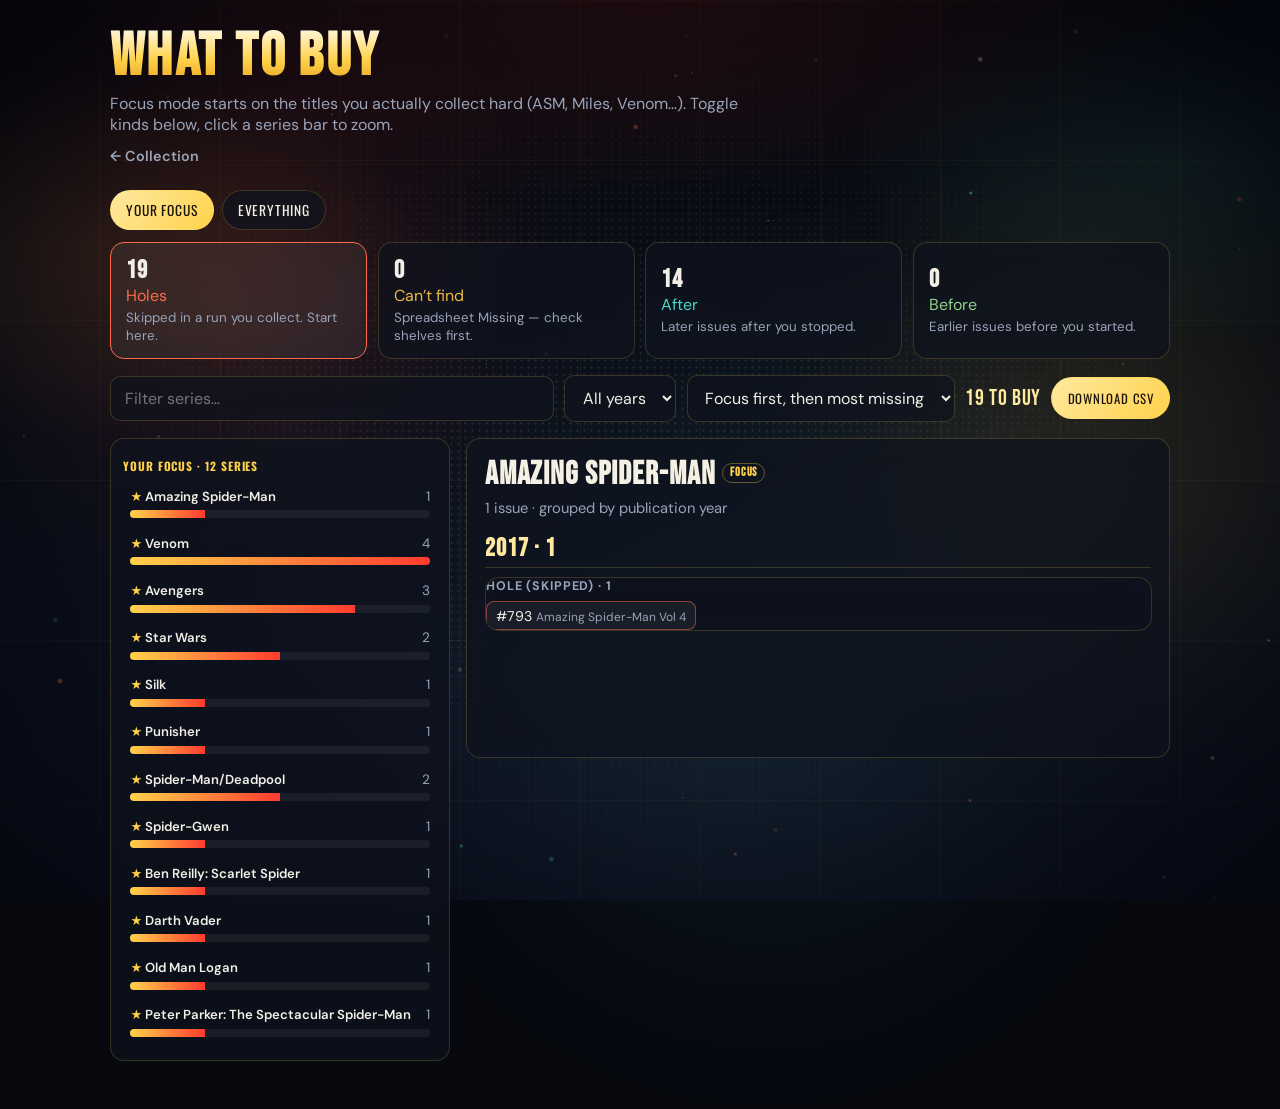
==== buy.html @ 575e9ff9 "Publish static snapshot 2026-08-09 15:16." ====
<!doctype html>
<html lang="en">
<head>
  <meta charset="UTF-8">
  <meta name="viewport" content="width=device-width, initial-scale=1">
  <meta name="theme-color" content="#07090f">
  <meta name="mobile-web-app-capable" content="yes">
  <meta name="apple-mobile-web-app-capable" content="yes">
  <meta name="apple-mobile-web-app-status-bar-style" content="black-translucent">
  <meta name="apple-mobile-web-app-title" content="PanelBook">
  <title>What to buy · PanelBook</title>
  <link rel="manifest" href="manifest.webmanifest?v=1">
  <link rel="icon" href="icon.svg?v=1" type="image/svg+xml">
  <link rel="apple-touch-icon" href="icon.svg?v=1">
  <link rel="preconnect" href="https://fonts.googleapis.com">
  <link href="https://fonts.googleapis.com/css2?family=Bebas+Neue&family=DM+Sans:wght@400;600;700&family=Oswald:wght@500;600&display=swap" rel="stylesheet">
  <link rel="stylesheet" href="theme.css?v=1">
  <style>
    :root {
      --accent: #ffd24a;
      --hole: #ff6b4a;
      --marked: #e8b84a;
      --after: #4fd4c8;
      --before: #8fd18a;
      --focus: #ffd24a;
      --panel: rgba(14, 18, 30, 0.72);
    }
    .page-top {
      max-width: 1100px; margin: 0 auto;
      padding: 1.75rem 1.25rem 0.5rem;
      animation: rise 0.8s var(--ease) both;
    }
    .page-top .brand-compact { font-size: clamp(2.4rem, 7vw, 3.8rem); }
    .page-top .tag { color: var(--muted); margin: 0.45rem 0 0; max-width: 40rem; }
    .page-top .back { display: inline-block; margin-top: 0.75rem; color: var(--muted); text-decoration: none; font-weight: 600; font-size: 0.9rem; }
    .page-top .back:hover { color: var(--power-soft); }
    .wrap { max-width: 1100px; margin: 0 auto; padding: 0 1.25rem 3rem; }

    .mode {
      display: flex; gap: 0.5rem; flex-wrap: wrap; margin: 1rem 0 0.75rem;
    }
    .mode button {
      border: 1px solid var(--line);
      background: var(--panel);
      color: var(--ink);
      padding: 0.55rem 0.95rem;
      border-radius: 999px;
      font-family: var(--font-display);
      font-size: 0.85rem;
      letter-spacing: 0.06em;
      text-transform: uppercase;
      cursor: pointer;
      backdrop-filter: blur(10px);
    }
    .mode button.on {
      background: linear-gradient(135deg, var(--power-soft), var(--power));
      color: #1a1208; border-color: transparent;
    }

    .explain {
      display: grid;
      grid-template-columns: repeat(auto-fit, minmax(160px, 1fr));
      gap: 0.65rem; margin: 0.75rem 0 1rem;
    }
    .explain button {
      text-align: left; border: 1px solid var(--line); background: var(--panel);
      padding: 0.85rem 0.95rem; font: inherit; cursor: pointer; color: inherit;
      border-radius: var(--radius); backdrop-filter: blur(10px);
      transition: transform 0.15s ease, border-color 0.15s ease;
    }
    .explain button:hover { transform: translateY(-2px); border-color: rgba(255,210,74,0.4); }
    .explain button.on { border-color: currentColor; background: rgba(255,255,255,0.06); }
    .explain button[data-kind="hole"] { color: var(--hole); }
    .explain button[data-kind="marked"] { color: var(--marked); }
    .explain button[data-kind="after"] { color: var(--after); }
    .explain button[data-kind="before"] { color: var(--before); }
    .explain b {
      display: block; font-family: var(--font-brand);
      font-size: 1.55rem; letter-spacing: 0.03em; color: var(--ink);
    }
    .explain small { display: block; color: var(--muted); margin-top: 0.2rem; line-height: 1.3; }

    .toolbar {
      display: flex; flex-wrap: wrap; gap: 0.65rem; align-items: center; margin-bottom: 1rem;
    }
    .toolbar input, .toolbar select {
      padding: 0.7rem 0.85rem; border: 1px solid var(--line);
      border-radius: 10px;
      background: var(--panel); color: var(--ink); font: inherit;
      backdrop-filter: blur(10px);
    }
    .toolbar input { flex: 1; min-width: 180px; }
    .toolbar .count {
      font-family: var(--font-brand); font-size: 1.35rem;
      letter-spacing: 0.03em; margin-left: auto; color: var(--power-soft);
    }
    .toolbar button.dl {
      border: 1px solid var(--line);
      background: linear-gradient(135deg, var(--power-soft), var(--power));
      color: #1a1208; border-radius: 999px;
      padding: 0.65rem 0.95rem;
      font-family: var(--font-display);
      font-size: 0.8rem; letter-spacing: 0.06em; text-transform: uppercase;
      cursor: pointer;
    }
    .toolbar button.dl#clear {
      background: var(--panel); color: var(--ink);
    }

    .layout {
      display: grid; grid-template-columns: minmax(240px, 340px) 1fr;
      gap: 1rem; align-items: start;
    }
    @media (max-width: 800px) { .layout { grid-template-columns: 1fr; } }

    .bars {
      background: var(--panel); border: 1px solid var(--line);
      border-radius: var(--radius); backdrop-filter: blur(12px);
      padding: 0.75rem; max-height: 70vh; overflow: auto;
    }
    .section-label {
      font-size: 0.72rem; text-transform: uppercase; letter-spacing: 0.08em;
      color: var(--focus); font-weight: 700; margin: 0.4rem 0 0.5rem;
      font-family: var(--font-display);
    }
    .section-label.other { color: var(--muted); margin-top: 1rem; }
    .bar-row {
      display: grid; grid-template-columns: 1fr auto; gap: 0.35rem;
      align-items: center; margin-bottom: 0.35rem; cursor: pointer;
      padding: 0.28rem 0.4rem; border: 1px solid transparent; border-radius: 8px;
    }
    .bar-row:hover, .bar-row.active {
      background: rgba(255,255,255,0.05); border-color: var(--line);
    }
    .bar-row.focus-row .bar-label::before {
      content: "★ "; color: var(--focus);
    }
    .bar-label {
      font-size: 0.82rem; font-weight: 600;
      white-space: nowrap; overflow: hidden; text-overflow: ellipsis;
    }
    .bar-track {
      grid-column: 1 / -1; height: 8px; background: rgba(255,255,255,0.06);
      border-radius: 4px; overflow: hidden;
    }
    .bar-fill { height: 100%; background: var(--impact); transition: width 0.25s ease; }
    .bar-fill.focus-fill { background: linear-gradient(90deg, var(--power), var(--impact)); }
    .bar-n { font-variant-numeric: tabular-nums; font-size: 0.85rem; color: var(--muted); }

    .detail {
      background: var(--panel); border: 1px solid var(--line);
      border-radius: var(--radius); backdrop-filter: blur(12px);
      padding: 1rem 1.1rem 1.25rem; min-height: 320px;
    }
    .detail h2 {
      font-family: var(--font-brand); font-size: 2rem;
      letter-spacing: 0.03em; margin: 0 0 0.25rem; color: #f5f0e4;
    }
    .badge {
      display: inline-block; font-size: 0.72rem; text-transform: uppercase;
      letter-spacing: 0.06em; color: var(--focus); border: 1px solid rgba(255,210,74,0.35);
      padding: 0.15rem 0.45rem; margin-left: 0.4rem; vertical-align: middle;
      border-radius: 999px;
    }
    .detail .hint { color: var(--muted); margin: 0 0 1rem; font-size: 0.92rem; }
    .group { margin-bottom: 1.1rem; }
    .group h3 {
      margin: 0 0 0.45rem; font-size: 0.78rem; text-transform: uppercase;
      letter-spacing: 0.07em; color: var(--muted);
    }
    .year-block { margin-bottom: 1.25rem; }
    .year-head {
      font-family: var(--font-brand); font-size: 1.55rem;
      letter-spacing: 0.04em; margin: 0 0 0.55rem; color: var(--power-soft);
      border-bottom: 1px solid var(--line); padding-bottom: 0.25rem;
    }
    .chips { display: flex; flex-wrap: wrap; gap: 0.35rem; }
    .chip {
      border: 1px solid var(--line); background: rgba(255,255,255,0.05);
      border-radius: 8px;
      padding: 0.28rem 0.55rem; font-size: 0.88rem; font-variant-numeric: tabular-nums;
      color: var(--ink);
    }
    .chip.hole { border-color: rgba(255,107,74,0.5); }
    .chip.marked { border-color: rgba(232,184,74,0.5); }
    .chip.after { border-color: rgba(79,212,200,0.5); }
    .chip.before { border-color: rgba(143,209,138,0.5); }
    .chip .yrs { color: var(--muted); font-size: 0.75rem; margin-left: 0.25rem; }
    .empty { color: var(--muted); padding: 2rem 0; }
  </style>
</head>
<body>
  <div class="sky" aria-hidden="true">
    <canvas id="energy"></canvas>
    <div class="bloom bloom-a"></div>
    <div class="bloom bloom-b"></div>
    <div class="bloom bloom-c"></div>
    <div class="halftone"></div>
    <div class="panel-grid"></div>
    <div class="vignette"></div>
  </div>

  <header class="page-top">
    <h1 class="brand-compact">What to buy</h1>
    <p class="tag">Focus mode starts on the titles you actually collect hard (ASM, Miles, Venom…). Toggle kinds below, click a series bar to zoom.</p>
    <a class="back" href="index.html">← Collection</a>
  </header>

  <div class="wrap">
    <div class="mode" id="mode">
      <button type="button" data-mode="focus" class="on">Your focus</button>
      <button type="button" data-mode="all">Everything</button>
    </div>

    <div class="explain" id="kinds">
      <button type="button" data-kind="hole" class="on">
        <b id="n-hole">—</b> Holes
        <small>Skipped in a run you collect. Start here.</small>
      </button>
      <button type="button" data-kind="marked">
        <b id="n-marked">—</b> Can’t find
        <small>Spreadsheet Missing — check shelves first.</small>
      </button>
      <button type="button" data-kind="after">
        <b id="n-after">—</b> After
        <small>Later issues after you stopped.</small>
      </button>
      <button type="button" data-kind="before">
        <b id="n-before">—</b> Before
        <small>Earlier issues before you started.</small>
      </button>
    </div>

    <div class="toolbar">
      <input id="q" type="search" placeholder="Filter series…" autocomplete="off">
      <select id="yearFilter">
        <option value="">All years</option>
      </select>
      <select id="sort">
        <option value="focus">Focus first, then most missing</option>
        <option value="count">Most missing first</option>
        <option value="name">A–Z</option>
      </select>
      <button type="button" class="dl" id="clear" hidden>Clear series</button>
      <span class="count"><span id="showing">0</span> to buy</span>
      <button type="button" class="dl" id="download">Download CSV</button>
    </div>

    <div class="layout">
      <aside class="bars" id="bars"></aside>
      <section class="detail" id="detail">
        <p class="empty">Pick a series on the left.</p>
      </section>
    </div>
  </div>

  <script>
    const KIND_LABEL = {
      hole: "Hole (skipped)",
      marked: "Can't find",
      after: "After (finish later)",
      before: "Before (started late)",
    };

    const ALL = [{"series": "All-New Wolverine", "volume": "All-New Wolverine Vol 1", "issue": "15", "year": "2016", "kind": "hole"}, {"series": "Amazing Spider-Man", "volume": "Amazing Spider-Man Vol 4", "issue": "793", "year": "2017", "kind": "hole"}, {"series": "Avengers", "volume": "Avengers Vol 8", "issue": "4", "year": "2018", "kind": "hole"}, {"series": "Avengers", "volume": "Avengers Vol 8", "issue": "39", "year": "2018", "kind": "hole"}, {"series": "Avengers", "volume": "Avengers Vol 8", "issue": "40", "year": "2018", "kind": "hole"}, {"series": "Ben Reilly: Scarlet Spider", "volume": "Ben Reilly: Scarlet Spider Vol 1", "issue": "19", "year": "2018", "kind": "hole"}, {"series": "Darth Vader", "volume": "Darth Vader Vol 1", "issue": "23", "year": "2015", "kind": "hole"}, {"series": "Inhumans: Attilan Rising", "volume": "Inhumans: Attilan Rising Vol 1", "issue": "5", "year": "2015", "kind": "after"}, {"series": "Ironheart", "volume": "Ironheart Vol 1", "issue": "3", "year": "2019", "kind": "after"}, {"series": "Ironheart", "volume": "Ironheart Vol 1", "issue": "4", "year": "2019", "kind": "after"}, {"series": "Ironheart", "volume": "Ironheart Vol 1", "issue": "5", "year": "2019", "kind": "after"}, {"series": "Ironheart", "volume": "Ironheart Vol 1", "issue": "6", "year": "2019", "kind": "after"}, {"series": "Ironheart", "volume": "Ironheart Vol 1", "issue": "7", "year": "2019", "kind": "after"}, {"series": "Ironheart", "volume": "Ironheart Vol 1", "issue": "8", "year": "2019", "kind": "after"}, {"series": "Ironheart", "volume": "Ironheart Vol 1", "issue": "9", "year": "2019", "kind": "after"}, {"series": "Ironheart", "volume": "Ironheart Vol 1", "issue": "10", "year": "2019", "kind": "after"}, {"series": "Ironheart", "volume": "Ironheart Vol 1", "issue": "11", "year": "2018", "kind": "after"}, {"series": "Ironheart", "volume": "Ironheart Vol 1", "issue": "12", "year": "2018", "kind": "after"}, {"series": "Laura Kinney: Wolverine", "volume": "Laura Kinney: Wolverine Vol 1", "issue": "7", "year": "2025", "kind": "hole"}, {"series": "Old Man Logan", "volume": "Old Man Logan Vol 2", "issue": "43", "year": "2018", "kind": "hole"}, {"series": "Peter Parker: The Spectacular Spider-Man", "volume": "Peter Parker: The Spectacular Spider-Man Vol 1", "issue": "310", "year": "2018", "kind": "hole"}, {"series": "Punisher", "volume": "Punisher Vol 11", "issue": "226", "year": "2018", "kind": "hole"}, {"series": "Savage Avengers", "volume": "Savage Avengers Vol 1", "issue": "2", "year": "2019", "kind": "hole"}, {"series": "Silk", "volume": "Silk Vol 5", "issue": "4", "year": "2023", "kind": "hole"}, {"series": "Spider-Gwen", "volume": "Spider-Gwen Vol 2", "issue": "2", "year": "2015", "kind": "hole"}, {"series": "Spider-Man/Deadpool", "volume": "Spider-Man/Deadpool Vol 1", "issue": "22", "year": "2017", "kind": "hole"}, {"series": "Spider-Man/Deadpool", "volume": "Spider-Man/Deadpool Vol 1", "issue": "24", "year": "2017", "kind": "hole"}, {"series": "Star Wars", "volume": "Star Wars Vol 3", "issue": "10", "year": "2021", "kind": "hole"}, {"series": "Star Wars", "volume": "Star Wars Vol 3", "issue": "11", "year": "2021", "kind": "hole"}, {"series": "Star Wars: Kanan", "volume": "Star Wars: Kanan Vol 1", "issue": "6", "year": "2015", "kind": "hole"}, {"series": "Star Wars: Kanan", "volume": "Star Wars: Kanan Vol 1", "issue": "7", "year": "2015", "kind": "hole"}, {"series": "Star Wars: Kanan", "volume": "Star Wars: Kanan Vol 1", "issue": "8", "year": "2015", "kind": "hole"}, {"series": "Steve Rogers: Captain America", "volume": "Steve Rogers: Captain America Vol 1", "issue": "8", "year": "2016", "kind": "hole"}, {"series": "Steve Rogers: Captain America", "volume": "Steve Rogers: Captain America Vol 1", "issue": "9", "year": "2016", "kind": "hole"}, {"series": "The Mighty Thor", "volume": "The Mighty Thor Vol 2", "issue": "10", "year": "2015", "kind": "hole"}, {"series": "The Spectacular Spider-Men", "volume": "The Spectacular Spider-Men Vol 1", "issue": "9", "year": "2024", "kind": "after"}, {"series": "The Spectacular Spider-Men", "volume": "The Spectacular Spider-Men Vol 1", "issue": "10", "year": "2024", "kind": "after"}, {"series": "The Spectacular Spider-Men", "volume": "The Spectacular Spider-Men Vol 1", "issue": "11", "year": "2024", "kind": "after"}, {"series": "The Spectacular Spider-Men", "volume": "The Spectacular Spider-Men Vol 1", "issue": "12", "year": "2024", "kind": "after"}, {"series": "The Spectacular Spider-Men", "volume": "The Spectacular Spider-Men Vol 1", "issue": "13", "year": "2024", "kind": "after"}, {"series": "The Spectacular Spider-Men", "volume": "The Spectacular Spider-Men Vol 1", "issue": "14", "year": "2024", "kind": "after"}, {"series": "The Spectacular Spider-Men", "volume": "The Spectacular Spider-Men Vol 1", "issue": "15", "year": "2024", "kind": "after"}, {"series": "Tony Stark: Iron Man", "volume": "Tony Stark: Iron Man Vol 1", "issue": "2", "year": "2018", "kind": "hole"}, {"series": "Ultimate Spider-Man", "volume": "Ultimate Spider-Man Vol 3", "issue": "11", "year": "2024", "kind": "after"}, {"series": "Ultimate Spider-Man", "volume": "Ultimate Spider-Man Vol 3", "issue": "12", "year": "2024", "kind": "after"}, {"series": "Ultimate Spider-Man", "volume": "Ultimate Spider-Man Vol 3", "issue": "13", "year": "2025", "kind": "after"}, {"series": "Ultimate Spider-Man", "volume": "Ultimate Spider-Man Vol 3", "issue": "14", "year": "2025", "kind": "after"}, {"series": "Ultimate Spider-Man", "volume": "Ultimate Spider-Man Vol 3", "issue": "15", "year": "2025", "kind": "after"}, {"series": "Ultimate Spider-Man", "volume": "Ultimate Spider-Man Vol 3", "issue": "16", "year": "2025", "kind": "after"}, {"series": "Ultimate Spider-Man", "volume": "Ultimate Spider-Man Vol 3", "issue": "17", "year": "2025", "kind": "after"}, {"series": "Ultimate Spider-Man", "volume": "Ultimate Spider-Man Vol 3", "issue": "18", "year": "2025", "kind": "after"}, {"series": "Ultimate Spider-Man", "volume": "Ultimate Spider-Man Vol 3", "issue": "19", "year": "2025", "kind": "after"}, {"series": "Ultimate Spider-Man", "volume": "Ultimate Spider-Man Vol 3", "issue": "20", "year": "2025", "kind": "after"}, {"series": "Ultimate Spider-Man", "volume": "Ultimate Spider-Man Vol 3", "issue": "21", "year": "2025", "kind": "after"}, {"series": "Ultimate Spider-Man", "volume": "Ultimate Spider-Man Vol 3", "issue": "22", "year": "2025", "kind": "after"}, {"series": "Ultimate Spider-Man", "volume": "Ultimate Spider-Man Vol 3", "issue": "23", "year": "2025", "kind": "after"}, {"series": "Ultimate Spider-Man", "volume": "Ultimate Spider-Man Vol 3", "issue": "24", "year": "2026", "kind": "after"}, {"series": "Venom", "volume": "Venom Vol 3", "issue": "1", "year": "2016", "kind": "hole"}, {"series": "Venom", "volume": "Venom Vol 3", "issue": "2", "year": "2016", "kind": "hole"}, {"series": "Venom", "volume": "Venom Vol 3", "issue": "3", "year": "2017", "kind": "hole"}, {"series": "Venom", "volume": "Venom Vol 6", "issue": "257", "year": "2025", "kind": "hole"}, {"series": "Venom War: Spider-Man", "volume": "Venom War: Spider-Man Vol 1", "issue": "1", "year": "2024", "kind": "hole"}, {"series": "War of the Realms", "volume": "War of the Realms Vol 1", "issue": "6", "year": "2019", "kind": "after"}, {"series": "Web Warriors", "volume": "Web Warriors Vol 1", "issue": "2", "year": "2015", "kind": "hole"}, {"series": "Web Warriors", "volume": "Web Warriors Vol 1", "issue": "4", "year": "2015", "kind": "after"}, {"series": "Web Warriors", "volume": "Web Warriors Vol 1", "issue": "5", "year": "2015", "kind": "after"}, {"series": "Web Warriors", "volume": "Web Warriors Vol 1", "issue": "6", "year": "2015", "kind": "after"}, {"series": "Web Warriors", "volume": "Web Warriors Vol 1", "issue": "7", "year": "2015", "kind": "after"}, {"series": "Web Warriors", "volume": "Web Warriors Vol 1", "issue": "8", "year": "2015", "kind": "after"}, {"series": "Web Warriors", "volume": "Web Warriors Vol 1", "issue": "9", "year": "2015", "kind": "after"}, {"series": "Web Warriors", "volume": "Web Warriors Vol 1", "issue": "10", "year": "2015", "kind": "after"}, {"series": "Web Warriors", "volume": "Web Warriors Vol 1", "issue": "11", "year": "2015", "kind": "after"}, {"series": "Years of Future Past", "volume": "Years of Future Past Vol 1", "issue": "5", "year": "2015", "kind": "after"}];
    const FOCUS = new Set(["Amazing Spider-Man", "Miles Morales: Spider-Man", "Venom", "Star Wars", "Avengers", "Immortal Hulk", "Superior Spider-Man", "Silk", "Thor", "Red Goblin", "Spider-Man", "Captain America", "Punisher", "Miles Morales: Ultimate Spider-Man", "Spider-Man 2099", "Spider-Man/Deadpool", "Spider-Gwen", "Friendly Neighborhood Spider-Man", "Daredevil", "Ultimates", "Ultimate Spider-Man", "Darth Vader", "Old Man Logan", "Ben Reilly: Scarlet Spider", "Peter Parker: The Spectacular Spider-Man", "Fantastic Four", "Eddie Brock: Carnage"]);
    const FOCUS_SCORE = {"Amazing Spider-Man": 190.0, "Miles Morales: Spider-Man": 190.0, "Venom": 125.0, "Star Wars": 110.0, "Avengers": 110.0, "Immortal Hulk": 110.0, "Superior Spider-Man": 97.0, "Silk": 97.0, "Thor": 95.0, "Red Goblin": 87.0, "Spider-Man": 77.0, "Captain America": 75.0, "Punisher": 75.0, "Miles Morales: Ultimate Spider-Man": 75.0, "Spider-Man 2099": 65.0, "Spider-Man/Deadpool": 65.0, "Spider-Gwen": 65.0, "Friendly Neighborhood Spider-Man": 62.0, "Daredevil": 60.0, "Ultimates": 60.0, "Ultimate Spider-Man": 60.0, "Darth Vader": 50.0, "Old Man Logan": 50.0, "Ben Reilly: Scarlet Spider": 50.0, "Peter Parker: The Spectacular Spider-Man": 50.0, "Fantastic Four": 47.0, "Eddie Brock: Carnage": 47.0};

    let activeKinds = new Set(["hole"]);
    let selectedSeries = null;
    let mode = "focus";

    const $ = (id) => document.getElementById(id);
    const isFocus = (s) => FOCUS.has(s);

    function issueKey(i) {
      const n = parseFloat(i);
      return Number.isFinite(n) ? n : 99999;
    }

    function baseRows() {
      const q = $("q").value.trim().toLowerCase();
      const yf = $("yearFilter").value;
      return ALL.filter((row) => {
        if (!activeKinds.has(row.kind)) return false;
        if (mode === "focus" && !isFocus(row.series)) return false;
        if (q && !row.series.toLowerCase().includes(q)) return false;
        if (yf && String(row.year || "") !== yf) return false;
        return true;
      });
    }

    function fillYearFilter() {
      const q = $("q").value.trim().toLowerCase();
      const years = new Set();
      for (const r of ALL) {
        if (!activeKinds.has(r.kind)) continue;
        if (mode === "focus" && !isFocus(r.series)) continue;
        if (q && !r.series.toLowerCase().includes(q)) continue;
        if (r.year) years.add(String(r.year));
      }
      const cur = $("yearFilter").value;
      const opts = ['<option value="">All years</option>'].concat(
        [...years].sort().map((y) => `<option value="${y}">${y}</option>`)
      );
      $("yearFilter").innerHTML = opts.join("");
      if ([...years].includes(cur)) $("yearFilter").value = cur;
    }

    function bySeries(rows) {
      const map = new Map();
      for (const r of rows) {
        if (!map.has(r.series)) map.set(r.series, []);
        map.get(r.series).push(r);
      }
      let entries = [...map.entries()];
      const sort = $("sort").value;
      if (sort === "name") {
        entries.sort((a, b) => a[0].localeCompare(b[0]));
      } else if (sort === "count") {
        entries.sort((a, b) => b[1].length - a[1].length || a[0].localeCompare(b[0]));
      } else {
        entries.sort((a, b) => {
          const fa = isFocus(a[0]) ? 1 : 0;
          const fb = isFocus(b[0]) ? 1 : 0;
          if (fa !== fb) return fb - fa;
          const sa = FOCUS_SCORE[a[0]] || 0;
          const sb = FOCUS_SCORE[b[0]] || 0;
          if (sa !== sb) return sb - sa;
          return b[1].length - a[1].length || a[0].localeCompare(b[0]);
        });
      }
      return entries;
    }

    function updateKindCounts() {
      const q = $("q").value.trim().toLowerCase();
      const yf = $("yearFilter").value;
      for (const kind of ["hole", "marked", "after", "before"]) {
        const n = ALL.filter((r) => {
          if (r.kind !== kind) return false;
          if (mode === "focus" && !isFocus(r.series)) return false;
          if (q && !r.series.toLowerCase().includes(q)) return false;
          if (yf && String(r.year || "") !== yf) return false;
          return true;
        }).length;
        $(`n-${kind}`).textContent = n.toLocaleString();
      }
    }

    function renderBars() {
      const rows = baseRows();
      const entries = bySeries(rows);
      const max = Math.max(1, ...entries.map(([, list]) => list.length));
      $("showing").textContent = rows.length.toLocaleString();
      $("clear").hidden = !selectedSeries;

      const focusEntries = entries.filter(([s]) => isFocus(s));
      const otherEntries = entries.filter(([s]) => !isFocus(s));

      function renderGroup(list, focusFill) {
        return list
          .map(([series, items]) => {
            const pct = Math.max(4, (items.length / max) * 100);
            const active = series === selectedSeries ? " active" : "";
            const fr = isFocus(series) ? " focus-row" : "";
            const fill = focusFill || isFocus(series) ? " focus-fill" : "";
            return `<div class="bar-row${active}${fr}" data-series="${escapeAttr(series)}">
              <div class="bar-label" title="${escapeAttr(series)}">${escapeHtml(series)}</div>
              <div class="bar-n">${items.length}</div>
              <div class="bar-track"><div class="bar-fill${fill}" style="width:${pct}%"></div></div>
            </div>`;
          })
          .join("");
      }

      let html = "";
      if (mode === "focus") {
        html = `<div class="section-label">Your focus · ${focusEntries.length} series</div>` +
          (renderGroup(focusEntries, true) || `<p class="empty">No focus gaps for these kinds.</p>`);
      } else {
        html =
          (focusEntries.length
            ? `<div class="section-label">Your focus</div>${renderGroup(focusEntries, true)}`
            : "") +
          (otherEntries.length
            ? `<div class="section-label other">Everything else</div>${renderGroup(otherEntries, false)}`
            : "") ||
          `<p class="empty">Nothing matches.</p>`;
      }
      $("bars").innerHTML = html;

      if (!selectedSeries && entries.length) {
        renderDetail(entries[0][0], entries[0][1]);
      } else if (selectedSeries) {
        const hit = entries.find(([s]) => s === selectedSeries);
        renderDetail(selectedSeries, hit ? hit[1] : []);
      }
    }

    function renderDetail(series, list) {
      const badge = isFocus(series) ? `<span class="badge">Focus</span>` : "";
      if (!list.length) {
        $("detail").innerHTML = `<h2>${escapeHtml(series)}${badge}</h2><p class="empty">No issues for the kinds you’ve turned on.</p>`;
        return;
      }

      // Group by publication year, then by kind
      const byYear = new Map();
      for (const r of list) {
        const y = String(r.year || "Unknown");
        if (!byYear.has(y)) byYear.set(y, []);
        byYear.get(y).push(r);
      }
      const yearKeys = [...byYear.keys()].sort((a, b) => {
        const na = parseInt(a, 10);
        const nb = parseInt(b, 10);
        if (Number.isFinite(na) && Number.isFinite(nb)) return na - nb;
        if (Number.isFinite(na)) return -1;
        if (Number.isFinite(nb)) return 1;
        return a.localeCompare(b);
      });

      const blocks = yearKeys
        .map((y) => {
          const rows = byYear.get(y);
          const byKind = {};
          for (const r of rows) (byKind[r.kind] ||= []).push(r);
          const kindBlocks = ["hole", "marked", "after", "before"]
            .filter((k) => byKind[k])
            .map((kind) => {
              const issues = byKind[kind]
                .slice()
                .sort(
                  (a, b) =>
                    String(a.volume || "").localeCompare(String(b.volume || "")) ||
                    issueKey(a.issue) - issueKey(b.issue)
                );
              const chips = issues
                .map(
                  (r) =>
                    `<span class="chip ${r.kind}" title="${escapeAttr(r.volume || "")}">#${escapeHtml(
                      r.issue
                    )}${r.volume ? `<span class="yrs">${escapeHtml(r.volume)}</span>` : ""}</span>`
                )
                .join("");
              return `<div class="group"><h3>${KIND_LABEL[kind]} · ${issues.length}</h3><div class="chips">${chips}</div></div>`;
            })
            .join("");
          return `<div class="year-block"><h3 class="year-head">${escapeHtml(y)} · ${rows.length}</h3>${kindBlocks}</div>`;
        })
        .join("");

      $("detail").innerHTML = `
        <h2>${escapeHtml(series)}${badge}</h2>
        <p class="hint">${list.length} issue${list.length === 1 ? "" : "s"} · grouped by publication year</p>
        ${blocks}`;
    }

    function escapeHtml(s) {
      return String(s)
        .replace(/&/g, "&amp;")
        .replace(/</g, "&lt;")
        .replace(/>/g, "&gt;")
        .replace(/"/g, "&quot;");
    }
    function escapeAttr(s) {
      return escapeHtml(s).replace(/'/g, "&#39;");
    }

    function downloadCsv() {
      const rows = baseRows().filter((r) => !selectedSeries || r.series === selectedSeries);
      const header = ["series", "volume", "issue", "year", "kind", "focus"];
      const lines = [header.join(",")];
      for (const r of rows) {
        const row = { ...r, focus: isFocus(r.series) ? "yes" : "no" };
        lines.push(header.map((k) => `"${String(row[k] ?? "").replace(/"/g, '""')}"`).join(","));
      }
      const blob = new Blob([lines.join("\n")], { type: "text/csv" });
      const a = document.createElement("a");
      a.href = URL.createObjectURL(blob);
      a.download = mode === "focus" ? "panelbook_focus_buy_list.csv" : "panelbook_buy_list.csv";
      a.click();
      URL.revokeObjectURL(a.href);
    }

    $("mode").addEventListener("click", (e) => {
      const btn = e.target.closest("button[data-mode]");
      if (!btn) return;
      mode = btn.dataset.mode;
      for (const b of $("mode").querySelectorAll("button")) b.classList.toggle("on", b === btn);
      selectedSeries = null;
      fillYearFilter();
      updateKindCounts();
      renderBars();
    });

    $("kinds").addEventListener("click", (e) => {
      const btn = e.target.closest("button[data-kind]");
      if (!btn) return;
      const kind = btn.dataset.kind;
      if (activeKinds.has(kind)) {
        if (activeKinds.size === 1) return;
        activeKinds.delete(kind);
        btn.classList.remove("on");
      } else {
        activeKinds.add(kind);
        btn.classList.add("on");
      }
      fillYearFilter();
      updateKindCounts();
      renderBars();
    });

    $("bars").addEventListener("click", (e) => {
      const row = e.target.closest(".bar-row");
      if (!row) return;
      selectedSeries = row.dataset.series;
      renderBars();
    });

    $("clear").addEventListener("click", () => {
      selectedSeries = null;
      renderBars();
    });
    $("q").addEventListener("input", () => {
      fillYearFilter();
      updateKindCounts();
      renderBars();
    });
    $("yearFilter").addEventListener("change", () => {
      updateKindCounts();
      renderBars();
    });
    $("sort").addEventListener("change", renderBars);
    $("download").addEventListener("click", downloadCsv);

    fillYearFilter();
    updateKindCounts();
    renderBars();
  </script>
  <script src="atmosphere.js?v=1"></script>
  <script src="pwa.js?v=1"></script>
</body>
</html>
---- theme.css ----
/* PanelBook — comic vault atmosphere */
:root {
  --void: #07090f;
  --void-2: #0e121c;
  --ink: #f2efe6;
  --muted: #9aa3b8;
  --power: #ffd24a;
  --power-soft: #ffe9a0;
  --impact: #ff3b2f;
  --impact-deep: #c41e16;
  --panel-cyan: #4fd4c8;
  --line: rgba(255, 210, 74, 0.18);
  --glass: rgba(14, 18, 30, 0.72);
  --glass-strong: rgba(10, 13, 22, 0.88);
  --shadow: 0 22px 50px rgba(0, 0, 0, 0.55);
  --radius: 14px;
  --font-brand: "Bebas Neue", Impact, "Arial Narrow", sans-serif;
  --font-display: "Oswald", "Arial Narrow", sans-serif;
  --font-body: "DM Sans", system-ui, sans-serif;
  --ease: cubic-bezier(0.22, 1, 0.36, 1);
}

*,
*::before,
*::after { box-sizing: border-box; }

html { scroll-behavior: smooth; }

body {
  margin: 0;
  min-height: 100vh;
  color: var(--ink);
  font-family: var(--font-body);
  background: var(--void);
  overflow-x: hidden;
}

a { color: var(--panel-cyan); }

/* —— Vault sky —— */
.sky {
  position: fixed;
  inset: 0;
  z-index: -1;
  pointer-events: none;
  background:
    radial-gradient(ellipse 90% 55% at 50% -8%, rgba(255, 59, 47, 0.22), transparent 55%),
    radial-gradient(ellipse 50% 40% at 92% 18%, rgba(79, 212, 200, 0.14), transparent 52%),
    radial-gradient(ellipse 45% 38% at 8% 28%, rgba(255, 210, 74, 0.12), transparent 55%),
    linear-gradient(180deg, #05070d 0%, #0b101a 42%, #101628 100%);
}

#energy {
  position: absolute;
  inset: 0;
  width: 100%;
  height: 100%;
}

.bloom {
  position: absolute;
  width: 52vw;
  height: 52vw;
  border-radius: 50%;
  filter: blur(80px);
  opacity: 0.38;
  animation: drift 18s ease-in-out infinite alternate;
}

.bloom-a {
  top: -12%;
  left: -10%;
  background: radial-gradient(circle, rgba(255, 59, 47, 0.55), transparent 70%);
}

.bloom-b {
  right: -14%;
  top: 12%;
  background: radial-gradient(circle, rgba(255, 210, 74, 0.42), transparent 70%);
  animation-duration: 22s;
  animation-delay: -5s;
}

.bloom-c {
  left: 30%;
  bottom: -20%;
  width: 60vw;
  height: 60vw;
  background: radial-gradient(circle, rgba(79, 212, 200, 0.28), transparent 70%);
  animation-duration: 26s;
  animation-delay: -9s;
}

.halftone {
  position: absolute;
  inset: 0;
  opacity: 0.14;
  background-image: radial-gradient(circle, rgba(242, 239, 230, 0.55) 1px, transparent 1.2px);
  background-size: 7px 7px;
  mask-image: radial-gradient(ellipse at center, black 20%, transparent 75%);
}

.panel-grid {
  position: absolute;
  inset: 0;
  opacity: 0.07;
  background-image:
    linear-gradient(rgba(255, 210, 74, 0.7) 1px, transparent 1px),
    linear-gradient(90deg, rgba(255, 210, 74, 0.7) 1px, transparent 1px);
  background-size: 120px 160px;
  background-position: center top;
}

.vignette {
  position: absolute;
  inset: 0;
  background: radial-gradient(ellipse at center, transparent 38%, rgba(2, 4, 10, 0.82) 100%);
}

@keyframes drift {
  from { transform: translate(0, 0) scale(1); }
  to { transform: translate(4%, 6%) scale(1.08); }
}

@keyframes pulse {
  0%, 100% { opacity: 0.65; transform: translate(-50%, -50%) scale(1); }
  50% { opacity: 1; transform: translate(-50%, -50%) scale(1.08); }
}

@keyframes rise {
  from { opacity: 0; transform: translateY(28px); }
  to { opacity: 1; transform: translateY(0); }
}

@keyframes cardIn {
  from { opacity: 0; transform: translateY(14px) scale(0.98); }
  to { opacity: 1; transform: translateY(0) scale(1); }
}

@keyframes slash {
  0%, 100% { opacity: 0.35; transform: translateX(-6%) skewX(-12deg); }
  50% { opacity: 0.7; transform: translateX(6%) skewX(-12deg); }
}

/* —— Hero —— */
.hero {
  position: relative;
  min-height: 100svh;
  display: grid;
  place-items: center;
  text-align: center;
  padding: 4rem 1.5rem 5rem;
  overflow: hidden;
}

.hero-inner {
  position: relative;
  z-index: 1;
  max-width: 42rem;
  animation: rise 1.15s var(--ease) both;
}

.hero-glow {
  position: absolute;
  width: min(72vw, 540px);
  height: min(72vw, 540px);
  border-radius: 50%;
  background: radial-gradient(circle, rgba(255, 210, 74, 0.22), transparent 68%);
  top: 44%;
  left: 50%;
  transform: translate(-50%, -50%);
  animation: pulse 6s ease-in-out infinite;
}

.hero-slash {
  position: absolute;
  width: min(90vw, 680px);
  height: 2px;
  left: 50%;
  top: 58%;
  transform: translateX(-50%) skewX(-12deg);
  background: linear-gradient(90deg, transparent, var(--impact), var(--power), transparent);
  filter: blur(0.4px);
  animation: slash 7s ease-in-out infinite;
  opacity: 0.55;
  pointer-events: none;
}

.eyebrow {
  margin: 0 0 1rem;
  font-family: var(--font-display);
  font-size: 0.78rem;
  font-weight: 500;
  letter-spacing: 0.32em;
  text-transform: uppercase;
  color: var(--power-soft);
}

.brand {
  margin: 0;
  font-family: var(--font-brand);
  font-size: clamp(3.6rem, 14vw, 7.2rem);
  letter-spacing: 0.04em;
  line-height: 0.9;
  background: linear-gradient(180deg, #fff8e0 0%, var(--power) 42%, var(--impact) 100%);
  -webkit-background-clip: text;
  background-clip: text;
  color: transparent;
  filter: drop-shadow(0 10px 28px rgba(255, 59, 47, 0.28));
}

.brand-compact {
  font-family: var(--font-brand);
  font-size: clamp(2rem, 7vw, 3.2rem);
  letter-spacing: 0.04em;
  line-height: 0.95;
  margin: 0;
  background: linear-gradient(180deg, #fff8e0 0%, var(--power) 55%, #e8a020 100%);
  -webkit-background-clip: text;
  background-clip: text;
  color: transparent;
}

.brand-compact small {
  background: none;
  -webkit-background-clip: unset;
  background-clip: unset;
  color: var(--panel-cyan);
  font-size: 0.55em;
  letter-spacing: 0.08em;
}

.tagline {
  margin: 1.1rem auto 0;
  max-width: 28rem;
  font-size: clamp(1.05rem, 2.8vw, 1.35rem);
  font-weight: 400;
  line-height: 1.45;
  color: #c9d0e0;
}

.cta-row {
  display: flex;
  flex-wrap: wrap;
  gap: 0.75rem;
  justify-content: center;
  margin-top: 1.75rem;
}

.cta {
  display: inline-flex;
  align-items: center;
  justify-content: center;
  gap: 0.45rem;
  padding: 0.9rem 1.35rem;
  border-radius: 999px;
  border: 1px solid transparent;
  font-family: var(--font-display);
  font-size: 0.95rem;
  font-weight: 600;
  letter-spacing: 0.08em;
  text-transform: uppercase;
  text-decoration: none;
  cursor: pointer;
  transition: transform 0.2s var(--ease), box-shadow 0.2s ease;
}

.cta-primary {
  background: linear-gradient(135deg, var(--power-soft), var(--power) 45%, #e8a020);
  color: #1a1208;
  box-shadow: 0 12px 32px rgba(255, 210, 74, 0.28);
}

.cta-primary:hover {
  transform: translateY(-2px);
  box-shadow: 0 16px 40px rgba(255, 210, 74, 0.38);
}

.cta-ghost {
  background: var(--glass);
  color: var(--ink);
  border-color: var(--line);
  backdrop-filter: blur(12px);
}

.cta-ghost:hover {
  transform: translateY(-2px);
  border-color: rgba(255, 210, 74, 0.45);
}

/* —— Page chrome —— */
.page-header {
  display: flex;
  align-items: baseline;
  justify-content: space-between;
  gap: 1rem;
  padding: 1.35rem 1.25rem 0.65rem;
  max-width: 960px;
  margin: 0 auto;
  animation: rise 0.8s var(--ease) both;
}

.page-header a.back {
  color: var(--muted);
  text-decoration: none;
  font-weight: 600;
  font-size: 0.9rem;
  transition: color 0.15s ease;
}

.page-header a.back:hover { color: var(--power-soft); }

.section {
  max-width: 960px;
  margin: 0 auto;
  padding: 0 1.25rem 3.5rem;
}

.section-wide {
  max-width: 1100px;
}

.section-kicker {
  margin: 0 0 0.35rem;
  font-family: var(--font-display);
  font-size: 0.75rem;
  letter-spacing: 0.22em;
  text-transform: uppercase;
  color: var(--panel-cyan);
}

.section-title {
  margin: 0 0 1rem;
  font-family: var(--font-brand);
  font-size: clamp(2rem, 5vw, 2.8rem);
  letter-spacing: 0.03em;
  color: #f5f0e4;
}

.glass {
  background: var(--glass);
  border: 1px solid var(--line);
  border-radius: var(--radius);
  backdrop-filter: blur(14px);
  box-shadow: var(--shadow);
}

.stats {
  display: grid;
  grid-template-columns: repeat(3, 1fr);
  gap: 0.75rem;
  max-width: 960px;
  margin: -1.5rem auto 1.5rem;
  padding: 0 1.25rem;
  position: relative;
  z-index: 2;
}

.stat {
  background: var(--glass);
  border: 1px solid var(--line);
  border-radius: var(--radius);
  padding: 1rem 1.05rem;
  backdrop-filter: blur(12px);
  animation: cardIn 0.6s var(--ease) both;
  transition: transform 0.2s ease, border-color 0.2s ease;
}

.stat:nth-child(2) { animation-delay: 0.06s; }
.stat:nth-child(3) { animation-delay: 0.12s; }

.stat:hover {
  transform: translateY(-3px);
  border-color: rgba(255, 210, 74, 0.4);
}

.stat b {
  display: block;
  font-family: var(--font-brand);
  font-size: 1.85rem;
  letter-spacing: 0.03em;
  color: var(--power-soft);
}

.stat span {
  color: var(--muted);
  font-size: 0.82rem;
  letter-spacing: 0.04em;
  text-transform: uppercase;
}

.search {
  width: 100%;
  padding: 0.95rem 1.1rem;
  border: 1px solid var(--line);
  border-radius: 999px;
  background: var(--glass);
  color: var(--ink);
  font: inherit;
  margin-bottom: 1rem;
  backdrop-filter: blur(12px);
  outline: none;
  transition: border-color 0.2s ease, box-shadow 0.2s ease;
}

.search::placeholder { color: var(--muted); }

.search:focus {
  border-color: rgba(255, 210, 74, 0.55);
  box-shadow: 0 0 0 3px rgba(255, 210, 74, 0.12);
}

.groups { display: flex; flex-direction: column; gap: 0.65rem; }

.group {
  background: var(--glass);
  border: 1px solid var(--line);
  border-radius: var(--radius);
  backdrop-filter: blur(10px);
  overflow: hidden;
  animation: cardIn 0.45s var(--ease) both;
  transition: border-color 0.2s ease, transform 0.2s ease;
}

.group:hover { border-color: rgba(255, 210, 74, 0.35); }

.group > summary {
  list-style: none;
  cursor: pointer;
  padding: 0.9rem 1rem;
  display: flex;
  align-items: baseline;
  justify-content: space-between;
  gap: 0.75rem;
}

.group > summary::-webkit-details-marker { display: none; }

.group > summary::before {
  content: "▸";
  color: var(--impact);
  margin-right: 0.45rem;
  flex-shrink: 0;
  font-size: 0.85rem;
}

.group[open] > summary::before { content: "▾"; color: var(--power); }

.group.line > summary {
  background: rgba(255, 255, 255, 0.03);
  font-size: 1.02rem;
}

.group.line > .group-body {
  padding: 0.55rem 0.75rem 0.85rem;
  display: flex;
  flex-direction: column;
  gap: 0.5rem;
}

.group.series {
  margin-left: 0.15rem;
  border-left: 3px solid rgba(255, 59, 47, 0.55);
  border-radius: 0 var(--radius) var(--radius) 0;
}

.group.series > summary { padding: 0.7rem 0.9rem; font-size: 0.92rem; }

.group-name { font-weight: 700; flex: 1; min-width: 0; }

.group-meta {
  color: var(--muted);
  font-size: 0.85rem;
  white-space: nowrap;
  font-variant-numeric: tabular-nums;
}

.group-meta b { color: var(--power-soft); font-weight: 600; }

.alias {
  display: block;
  font-size: 0.78rem;
  color: var(--muted);
  font-weight: 400;
  margin-top: 0.15rem;
}

.group-body { padding: 0 1rem 0.9rem; overflow-x: auto; }
.series .group-body { padding: 0 0.75rem 0.7rem; }

table { width: 100%; border-collapse: collapse; font-size: 0.88rem; }

th, td {
  text-align: left;
  padding: 0.5rem 0.4rem;
  border-bottom: 1px solid rgba(255, 255, 255, 0.06);
}

th {
  color: var(--muted);
  font-weight: 600;
  font-size: 0.72rem;
  text-transform: uppercase;
  letter-spacing: 0.08em;
}

.money { font-variant-numeric: tabular-nums; color: var(--panel-cyan); }
.err { color: #ff8a80; padding: 1rem; }
.empty { color: var(--muted); padding: 1.25rem 0; }
.tag { color: var(--muted); margin: 0.85rem 0 0; }

.snap-tag {
  color: var(--muted);
  margin: 0.5rem 0 0;
  max-width: 32rem;
  font-size: 0.95rem;
}

@media (prefers-reduced-motion: reduce) {
  *,
  *::before,
  *::after {
    animation: none !important;
    transition: none !important;
  }
}

@media (max-width: 520px) {
  .stats { grid-template-columns: 1fr; }
  .cta-row { flex-direction: column; align-items: stretch; }
}
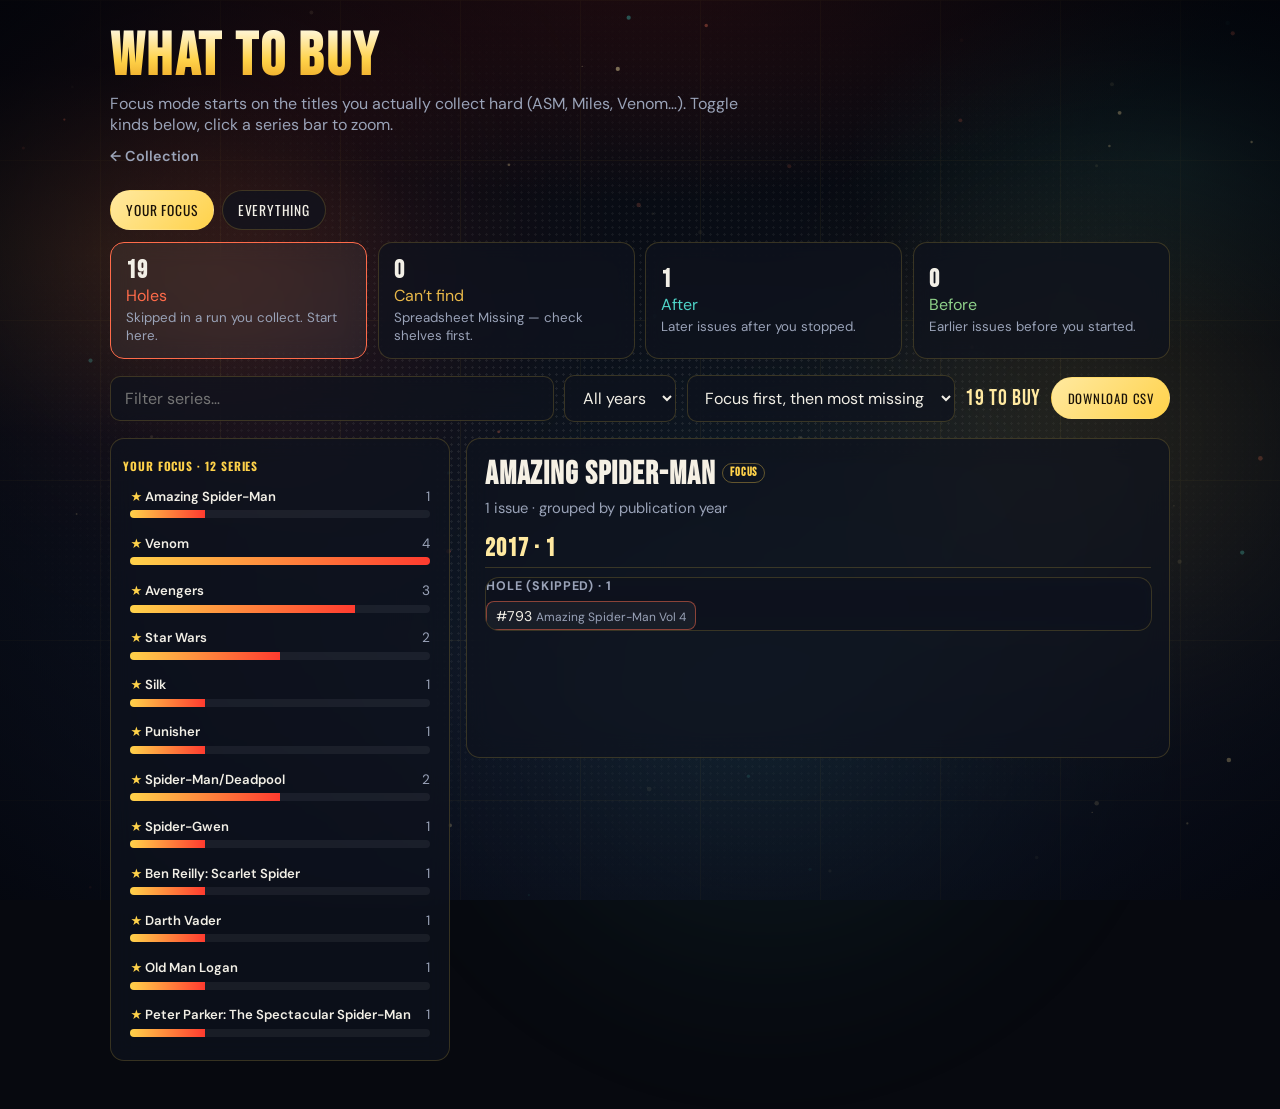
==== commit fbca684a: "Publish static snapshot 2026-08-09 15:18." ====
--- a/buy.html
+++ b/buy.html
@@ -262,9 +262,9 @@
       before: "Before (started late)",
     };
 
-    const ALL = [{"series": "All-New Wolverine", "volume": "All-New Wolverine Vol 1", "issue": "15", "year": "2016", "kind": "hole"}, {"series": "Amazing Spider-Man", "volume": "Amazing Spider-Man Vol 4", "issue": "793", "year": "2017", "kind": "hole"}, {"series": "Avengers", "volume": "Avengers Vol 8", "issue": "4", "year": "2018", "kind": "hole"}, {"series": "Avengers", "volume": "Avengers Vol 8", "issue": "39", "year": "2018", "kind": "hole"}, {"series": "Avengers", "volume": "Avengers Vol 8", "issue": "40", "year": "2018", "kind": "hole"}, {"series": "Ben Reilly: Scarlet Spider", "volume": "Ben Reilly: Scarlet Spider Vol 1", "issue": "19", "year": "2018", "kind": "hole"}, {"series": "Darth Vader", "volume": "Darth Vader Vol 1", "issue": "23", "year": "2015", "kind": "hole"}, {"series": "Inhumans: Attilan Rising", "volume": "Inhumans: Attilan Rising Vol 1", "issue": "5", "year": "2015", "kind": "after"}, {"series": "Ironheart", "volume": "Ironheart Vol 1", "issue": "3", "year": "2019", "kind": "after"}, {"series": "Ironheart", "volume": "Ironheart Vol 1", "issue": "4", "year": "2019", "kind": "after"}, {"series": "Ironheart", "volume": "Ironheart Vol 1", "issue": "5", "year": "2019", "kind": "after"}, {"series": "Ironheart", "volume": "Ironheart Vol 1", "issue": "6", "year": "2019", "kind": "after"}, {"series": "Ironheart", "volume": "Ironheart Vol 1", "issue": "7", "year": "2019", "kind": "after"}, {"series": "Ironheart", "volume": "Ironheart Vol 1", "issue": "8", "year": "2019", "kind": "after"}, {"series": "Ironheart", "volume": "Ironheart Vol 1", "issue": "9", "year": "2019", "kind": "after"}, {"series": "Ironheart", "volume": "Ironheart Vol 1", "issue": "10", "year": "2019", "kind": "after"}, {"series": "Ironheart", "volume": "Ironheart Vol 1", "issue": "11", "year": "2018", "kind": "after"}, {"series": "Ironheart", "volume": "Ironheart Vol 1", "issue": "12", "year": "2018", "kind": "after"}, {"series": "Laura Kinney: Wolverine", "volume": "Laura Kinney: Wolverine Vol 1", "issue": "7", "year": "2025", "kind": "hole"}, {"series": "Old Man Logan", "volume": "Old Man Logan Vol 2", "issue": "43", "year": "2018", "kind": "hole"}, {"series": "Peter Parker: The Spectacular Spider-Man", "volume": "Peter Parker: The Spectacular Spider-Man Vol 1", "issue": "310", "year": "2018", "kind": "hole"}, {"series": "Punisher", "volume": "Punisher Vol 11", "issue": "226", "year": "2018", "kind": "hole"}, {"series": "Savage Avengers", "volume": "Savage Avengers Vol 1", "issue": "2", "year": "2019", "kind": "hole"}, {"series": "Silk", "volume": "Silk Vol 5", "issue": "4", "year": "2023", "kind": "hole"}, {"series": "Spider-Gwen", "volume": "Spider-Gwen Vol 2", "issue": "2", "year": "2015", "kind": "hole"}, {"series": "Spider-Man/Deadpool", "volume": "Spider-Man/Deadpool Vol 1", "issue": "22", "year": "2017", "kind": "hole"}, {"series": "Spider-Man/Deadpool", "volume": "Spider-Man/Deadpool Vol 1", "issue": "24", "year": "2017", "kind": "hole"}, {"series": "Star Wars", "volume": "Star Wars Vol 3", "issue": "10", "year": "2021", "kind": "hole"}, {"series": "Star Wars", "volume": "Star Wars Vol 3", "issue": "11", "year": "2021", "kind": "hole"}, {"series": "Star Wars: Kanan", "volume": "Star Wars: Kanan Vol 1", "issue": "6", "year": "2015", "kind": "hole"}, {"series": "Star Wars: Kanan", "volume": "Star Wars: Kanan Vol 1", "issue": "7", "year": "2015", "kind": "hole"}, {"series": "Star Wars: Kanan", "volume": "Star Wars: Kanan Vol 1", "issue": "8", "year": "2015", "kind": "hole"}, {"series": "Steve Rogers: Captain America", "volume": "Steve Rogers: Captain America Vol 1", "issue": "8", "year": "2016", "kind": "hole"}, {"series": "Steve Rogers: Captain America", "volume": "Steve Rogers: Captain America Vol 1", "issue": "9", "year": "2016", "kind": "hole"}, {"series": "The Mighty Thor", "volume": "The Mighty Thor Vol 2", "issue": "10", "year": "2015", "kind": "hole"}, {"series": "The Spectacular Spider-Men", "volume": "The Spectacular Spider-Men Vol 1", "issue": "9", "year": "2024", "kind": "after"}, {"series": "The Spectacular Spider-Men", "volume": "The Spectacular Spider-Men Vol 1", "issue": "10", "year": "2024", "kind": "after"}, {"series": "The Spectacular Spider-Men", "volume": "The Spectacular Spider-Men Vol 1", "issue": "11", "year": "2024", "kind": "after"}, {"series": "The Spectacular Spider-Men", "volume": "The Spectacular Spider-Men Vol 1", "issue": "12", "year": "2024", "kind": "after"}, {"series": "The Spectacular Spider-Men", "volume": "The Spectacular Spider-Men Vol 1", "issue": "13", "year": "2024", "kind": "after"}, {"series": "The Spectacular Spider-Men", "volume": "The Spectacular Spider-Men Vol 1", "issue": "14", "year": "2024", "kind": "after"}, {"series": "The Spectacular Spider-Men", "volume": "The Spectacular Spider-Men Vol 1", "issue": "15", "year": "2024", "kind": "after"}, {"series": "Tony Stark: Iron Man", "volume": "Tony Stark: Iron Man Vol 1", "issue": "2", "year": "2018", "kind": "hole"}, {"series": "Ultimate Spider-Man", "volume": "Ultimate Spider-Man Vol 3", "issue": "11", "year": "2024", "kind": "after"}, {"series": "Ultimate Spider-Man", "volume": "Ultimate Spider-Man Vol 3", "issue": "12", "year": "2024", "kind": "after"}, {"series": "Ultimate Spider-Man", "volume": "Ultimate Spider-Man Vol 3", "issue": "13", "year": "2025", "kind": "after"}, {"series": "Ultimate Spider-Man", "volume": "Ultimate Spider-Man Vol 3", "issue": "14", "year": "2025", "kind": "after"}, {"series": "Ultimate Spider-Man", "volume": "Ultimate Spider-Man Vol 3", "issue": "15", "year": "2025", "kind": "after"}, {"series": "Ultimate Spider-Man", "volume": "Ultimate Spider-Man Vol 3", "issue": "16", "year": "2025", "kind": "after"}, {"series": "Ultimate Spider-Man", "volume": "Ultimate Spider-Man Vol 3", "issue": "17", "year": "2025", "kind": "after"}, {"series": "Ultimate Spider-Man", "volume": "Ultimate Spider-Man Vol 3", "issue": "18", "year": "2025", "kind": "after"}, {"series": "Ultimate Spider-Man", "volume": "Ultimate Spider-Man Vol 3", "issue": "19", "year": "2025", "kind": "after"}, {"series": "Ultimate Spider-Man", "volume": "Ultimate Spider-Man Vol 3", "issue": "20", "year": "2025", "kind": "after"}, {"series": "Ultimate Spider-Man", "volume": "Ultimate Spider-Man Vol 3", "issue": "21", "year": "2025", "kind": "after"}, {"series": "Ultimate Spider-Man", "volume": "Ultimate Spider-Man Vol 3", "issue": "22", "year": "2025", "kind": "after"}, {"series": "Ultimate Spider-Man", "volume": "Ultimate Spider-Man Vol 3", "issue": "23", "year": "2025", "kind": "after"}, {"series": "Ultimate Spider-Man", "volume": "Ultimate Spider-Man Vol 3", "issue": "24", "year": "2026", "kind": "after"}, {"series": "Venom", "volume": "Venom Vol 3", "issue": "1", "year": "2016", "kind": "hole"}, {"series": "Venom", "volume": "Venom Vol 3", "issue": "2", "year": "2016", "kind": "hole"}, {"series": "Venom", "volume": "Venom Vol 3", "issue": "3", "year": "2017", "kind": "hole"}, {"series": "Venom", "volume": "Venom Vol 6", "issue": "257", "year": "2025", "kind": "hole"}, {"series": "Venom War: Spider-Man", "volume": "Venom War: Spider-Man Vol 1", "issue": "1", "year": "2024", "kind": "hole"}, {"series": "War of the Realms", "volume": "War of the Realms Vol 1", "issue": "6", "year": "2019", "kind": "after"}, {"series": "Web Warriors", "volume": "Web Warriors Vol 1", "issue": "2", "year": "2015", "kind": "hole"}, {"series": "Web Warriors", "volume": "Web Warriors Vol 1", "issue": "4", "year": "2015", "kind": "after"}, {"series": "Web Warriors", "volume": "Web Warriors Vol 1", "issue": "5", "year": "2015", "kind": "after"}, {"series": "Web Warriors", "volume": "Web Warriors Vol 1", "issue": "6", "year": "2015", "kind": "after"}, {"series": "Web Warriors", "volume": "Web Warriors Vol 1", "issue": "7", "year": "2015", "kind": "after"}, {"series": "Web Warriors", "volume": "Web Warriors Vol 1", "issue": "8", "year": "2015", "kind": "after"}, {"series": "Web Warriors", "volume": "Web Warriors Vol 1", "issue": "9", "year": "2015", "kind": "after"}, {"series": "Web Warriors", "volume": "Web Warriors Vol 1", "issue": "10", "year": "2015", "kind": "after"}, {"series": "Web Warriors", "volume": "Web Warriors Vol 1", "issue": "11", "year": "2015", "kind": "after"}, {"series": "Years of Future Past", "volume": "Years of Future Past Vol 1", "issue": "5", "year": "2015", "kind": "after"}];
-    const FOCUS = new Set(["Amazing Spider-Man", "Miles Morales: Spider-Man", "Venom", "Star Wars", "Avengers", "Immortal Hulk", "Superior Spider-Man", "Silk", "Thor", "Red Goblin", "Spider-Man", "Captain America", "Punisher", "Miles Morales: Ultimate Spider-Man", "Spider-Man 2099", "Spider-Man/Deadpool", "Spider-Gwen", "Friendly Neighborhood Spider-Man", "Daredevil", "Ultimates", "Ultimate Spider-Man", "Darth Vader", "Old Man Logan", "Ben Reilly: Scarlet Spider", "Peter Parker: The Spectacular Spider-Man", "Fantastic Four", "Eddie Brock: Carnage"]);
-    const FOCUS_SCORE = {"Amazing Spider-Man": 190.0, "Miles Morales: Spider-Man": 190.0, "Venom": 125.0, "Star Wars": 110.0, "Avengers": 110.0, "Immortal Hulk": 110.0, "Superior Spider-Man": 97.0, "Silk": 97.0, "Thor": 95.0, "Red Goblin": 87.0, "Spider-Man": 77.0, "Captain America": 75.0, "Punisher": 75.0, "Miles Morales: Ultimate Spider-Man": 75.0, "Spider-Man 2099": 65.0, "Spider-Man/Deadpool": 65.0, "Spider-Gwen": 65.0, "Friendly Neighborhood Spider-Man": 62.0, "Daredevil": 60.0, "Ultimates": 60.0, "Ultimate Spider-Man": 60.0, "Darth Vader": 50.0, "Old Man Logan": 50.0, "Ben Reilly: Scarlet Spider": 50.0, "Peter Parker: The Spectacular Spider-Man": 50.0, "Fantastic Four": 47.0, "Eddie Brock: Carnage": 47.0};
+    const ALL = [{"series": "All-New Wolverine", "volume": "All-New Wolverine Vol 1", "issue": "15", "year": "2016", "kind": "hole"}, {"series": "Amazing Spider-Man", "volume": "Amazing Spider-Man Vol 4", "issue": "793", "year": "2017", "kind": "hole"}, {"series": "Avengers", "volume": "Avengers Vol 8", "issue": "4", "year": "2018", "kind": "hole"}, {"series": "Avengers", "volume": "Avengers Vol 8", "issue": "39", "year": "2018", "kind": "hole"}, {"series": "Avengers", "volume": "Avengers Vol 8", "issue": "40", "year": "2018", "kind": "hole"}, {"series": "Ben Reilly: Scarlet Spider", "volume": "Ben Reilly: Scarlet Spider Vol 1", "issue": "19", "year": "2018", "kind": "hole"}, {"series": "Darth Vader", "volume": "Darth Vader Vol 1", "issue": "23", "year": "2015", "kind": "hole"}, {"series": "Inhumans: Attilan Rising", "volume": "Inhumans: Attilan Rising Vol 1", "issue": "5", "year": "2015", "kind": "after"}, {"series": "Ironheart", "volume": "Ironheart Vol 1", "issue": "3", "year": "2019", "kind": "after"}, {"series": "Ironheart", "volume": "Ironheart Vol 1", "issue": "4", "year": "2019", "kind": "after"}, {"series": "Ironheart", "volume": "Ironheart Vol 1", "issue": "5", "year": "2019", "kind": "after"}, {"series": "Ironheart", "volume": "Ironheart Vol 1", "issue": "6", "year": "2019", "kind": "after"}, {"series": "Ironheart", "volume": "Ironheart Vol 1", "issue": "7", "year": "2019", "kind": "after"}, {"series": "Ironheart", "volume": "Ironheart Vol 1", "issue": "8", "year": "2019", "kind": "after"}, {"series": "Ironheart", "volume": "Ironheart Vol 1", "issue": "9", "year": "2019", "kind": "after"}, {"series": "Ironheart", "volume": "Ironheart Vol 1", "issue": "10", "year": "2019", "kind": "after"}, {"series": "Ironheart", "volume": "Ironheart Vol 1", "issue": "11", "year": "2018", "kind": "after"}, {"series": "Ironheart", "volume": "Ironheart Vol 1", "issue": "12", "year": "2018", "kind": "after"}, {"series": "Laura Kinney: Wolverine", "volume": "Laura Kinney: Wolverine Vol 1", "issue": "7", "year": "2025", "kind": "hole"}, {"series": "Old Man Logan", "volume": "Old Man Logan Vol 2", "issue": "43", "year": "2018", "kind": "hole"}, {"series": "Peter Parker: The Spectacular Spider-Man", "volume": "Peter Parker: The Spectacular Spider-Man Vol 1", "issue": "310", "year": "2018", "kind": "hole"}, {"series": "Punisher", "volume": "Punisher Vol 11", "issue": "226", "year": "2018", "kind": "hole"}, {"series": "Savage Avengers", "volume": "Savage Avengers Vol 1", "issue": "2", "year": "2019", "kind": "hole"}, {"series": "Silk", "volume": "Silk Vol 5", "issue": "4", "year": "2023", "kind": "hole"}, {"series": "Spider-Gwen", "volume": "Spider-Gwen Vol 2", "issue": "2", "year": "2015", "kind": "hole"}, {"series": "Spider-Man/Deadpool", "volume": "Spider-Man/Deadpool Vol 1", "issue": "22", "year": "2017", "kind": "hole"}, {"series": "Spider-Man/Deadpool", "volume": "Spider-Man/Deadpool Vol 1", "issue": "24", "year": "2017", "kind": "hole"}, {"series": "Star Wars", "volume": "Star Wars Vol 3", "issue": "10", "year": "2021", "kind": "hole"}, {"series": "Star Wars", "volume": "Star Wars Vol 3", "issue": "11", "year": "2021", "kind": "hole"}, {"series": "Star Wars: Kanan", "volume": "Star Wars: Kanan Vol 1", "issue": "6", "year": "2015", "kind": "hole"}, {"series": "Star Wars: Kanan", "volume": "Star Wars: Kanan Vol 1", "issue": "7", "year": "2015", "kind": "hole"}, {"series": "Star Wars: Kanan", "volume": "Star Wars: Kanan Vol 1", "issue": "8", "year": "2015", "kind": "hole"}, {"series": "Steve Rogers: Captain America", "volume": "Steve Rogers: Captain America Vol 1", "issue": "8", "year": "2016", "kind": "hole"}, {"series": "Steve Rogers: Captain America", "volume": "Steve Rogers: Captain America Vol 1", "issue": "9", "year": "2016", "kind": "hole"}, {"series": "The Mighty Thor", "volume": "The Mighty Thor Vol 2", "issue": "10", "year": "2015", "kind": "hole"}, {"series": "The Spectacular Spider-Men", "volume": "The Spectacular Spider-Men Vol 1", "issue": "9", "year": "2024", "kind": "after"}, {"series": "The Spectacular Spider-Men", "volume": "The Spectacular Spider-Men Vol 1", "issue": "10", "year": "2024", "kind": "after"}, {"series": "The Spectacular Spider-Men", "volume": "The Spectacular Spider-Men Vol 1", "issue": "11", "year": "2024", "kind": "after"}, {"series": "The Spectacular Spider-Men", "volume": "The Spectacular Spider-Men Vol 1", "issue": "12", "year": "2024", "kind": "after"}, {"series": "The Spectacular Spider-Men", "volume": "The Spectacular Spider-Men Vol 1", "issue": "13", "year": "2024", "kind": "after"}, {"series": "The Spectacular Spider-Men", "volume": "The Spectacular Spider-Men Vol 1", "issue": "14", "year": "2024", "kind": "after"}, {"series": "The Spectacular Spider-Men", "volume": "The Spectacular Spider-Men Vol 1", "issue": "15", "year": "2024", "kind": "after"}, {"series": "Tony Stark: Iron Man", "volume": "Tony Stark: Iron Man Vol 1", "issue": "2", "year": "2018", "kind": "hole"}, {"series": "Ultimate Spider-Man", "volume": "Ultimate Spider-Man Vol 3", "issue": "24", "year": "2026", "kind": "after"}, {"series": "Venom", "volume": "Venom Vol 3", "issue": "1", "year": "2016", "kind": "hole"}, {"series": "Venom", "volume": "Venom Vol 3", "issue": "2", "year": "2016", "kind": "hole"}, {"series": "Venom", "volume": "Venom Vol 3", "issue": "3", "year": "2017", "kind": "hole"}, {"series": "Venom", "volume": "Venom Vol 6", "issue": "257", "year": "2025", "kind": "hole"}, {"series": "Venom War: Spider-Man", "volume": "Venom War: Spider-Man Vol 1", "issue": "1", "year": "2024", "kind": "hole"}, {"series": "War of the Realms", "volume": "War of the Realms Vol 1", "issue": "6", "year": "2019", "kind": "after"}, {"series": "Web Warriors", "volume": "Web Warriors Vol 1", "issue": "2", "year": "2015", "kind": "hole"}, {"series": "Web Warriors", "volume": "Web Warriors Vol 1", "issue": "4", "year": "2015", "kind": "after"}, {"series": "Web Warriors", "volume": "Web Warriors Vol 1", "issue": "5", "year": "2015", "kind": "after"}, {"series": "Web Warriors", "volume": "Web Warriors Vol 1", "issue": "6", "year": "2015", "kind": "after"}, {"series": "Web Warriors", "volume": "Web Warriors Vol 1", "issue": "7", "year": "2015", "kind": "after"}, {"series": "Web Warriors", "volume": "Web Warriors Vol 1", "issue": "8", "year": "2015", "kind": "after"}, {"series": "Web Warriors", "volume": "Web Warriors Vol 1", "issue": "9", "year": "2015", "kind": "after"}, {"series": "Web Warriors", "volume": "Web Warriors Vol 1", "issue": "10", "year": "2015", "kind": "after"}, {"series": "Web Warriors", "volume": "Web Warriors Vol 1", "issue": "11", "year": "2015", "kind": "after"}, {"series": "Years of Future Past", "volume": "Years of Future Past Vol 1", "issue": "5", "year": "2015", "kind": "after"}];
+    const FOCUS = new Set(["Amazing Spider-Man", "Miles Morales: Spider-Man", "Venom", "Star Wars", "Avengers", "Immortal Hulk", "Superior Spider-Man", "Silk", "Thor", "Ultimate Spider-Man", "Red Goblin", "Spider-Man", "Captain America", "Punisher", "Ultimates", "Miles Morales: Ultimate Spider-Man", "Spider-Man 2099", "Spider-Man/Deadpool", "Spider-Gwen", "Friendly Neighborhood Spider-Man", "Daredevil", "Darth Vader", "Old Man Logan", "Ben Reilly: Scarlet Spider", "Peter Parker: The Spectacular Spider-Man", "Fantastic Four", "Eddie Brock: Carnage"]);
+    const FOCUS_SCORE = {"Amazing Spider-Man": 190.0, "Miles Morales: Spider-Man": 190.0, "Venom": 125.0, "Star Wars": 110.0, "Avengers": 110.0, "Immortal Hulk": 110.0, "Superior Spider-Man": 97.0, "Silk": 97.0, "Thor": 95.0, "Ultimate Spider-Man": 90.0, "Red Goblin": 87.0, "Spider-Man": 77.0, "Captain America": 75.0, "Punisher": 75.0, "Ultimates": 75.0, "Miles Morales: Ultimate Spider-Man": 75.0, "Spider-Man 2099": 65.0, "Spider-Man/Deadpool": 65.0, "Spider-Gwen": 65.0, "Friendly Neighborhood Spider-Man": 62.0, "Daredevil": 60.0, "Darth Vader": 50.0, "Old Man Logan": 50.0, "Ben Reilly: Scarlet Spider": 50.0, "Peter Parker: The Spectacular Spider-Man": 50.0, "Fantastic Four": 47.0, "Eddie Brock: Carnage": 47.0};
 
     let activeKinds = new Set(["hole"]);
     let selectedSeries = null;
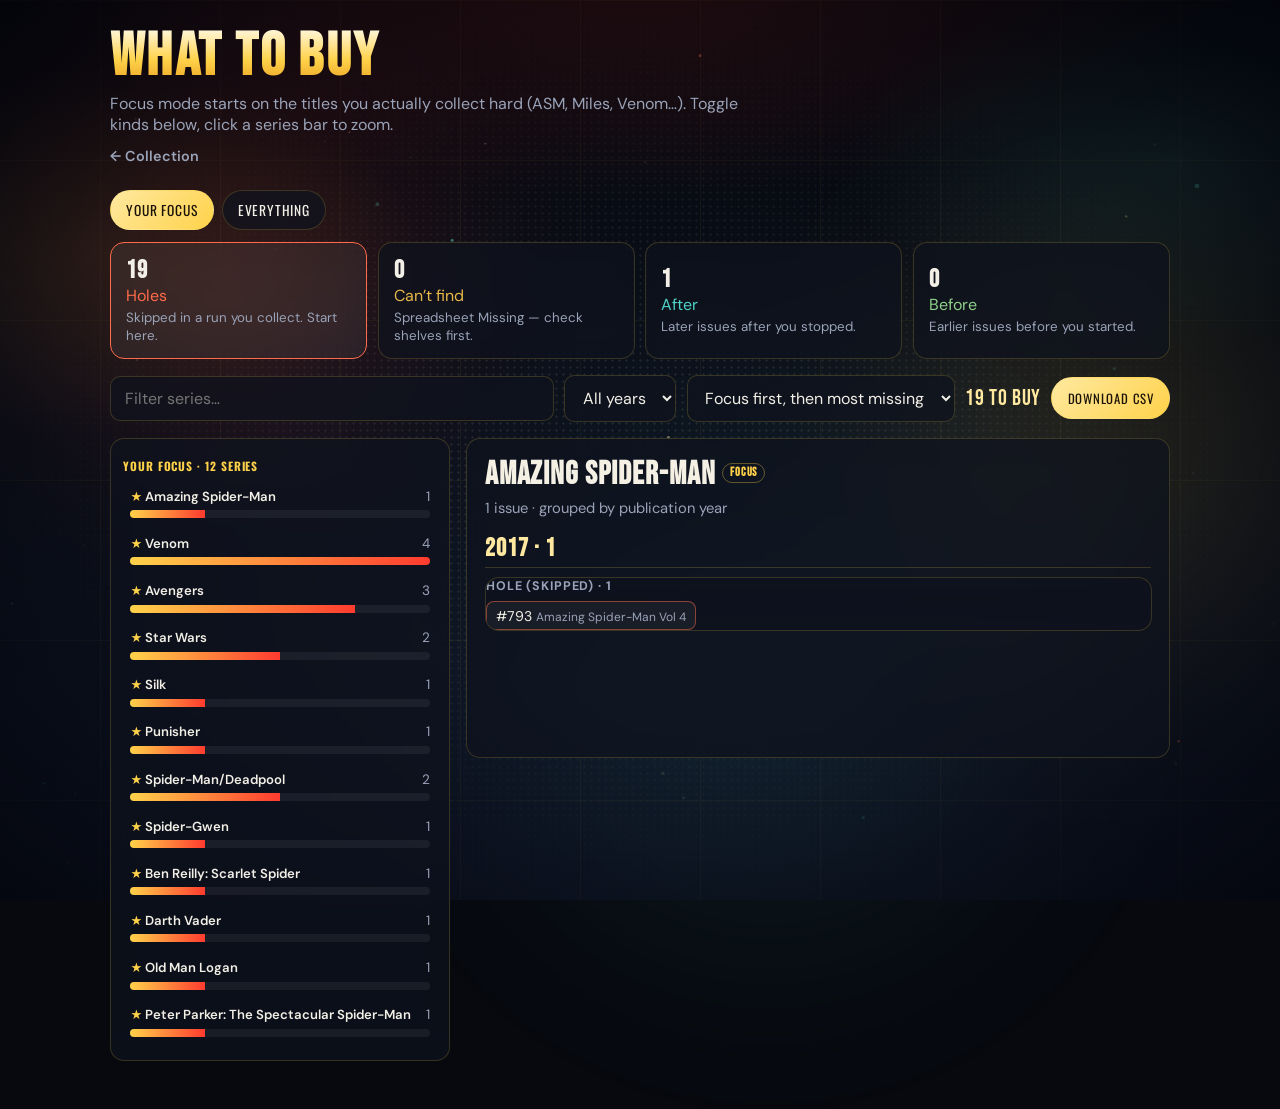
==== commit dbb56d02: "Publish static snapshot 2026-08-09 15:20." ====
--- a/buy.html
+++ b/buy.html
@@ -262,7 +262,7 @@
       before: "Before (started late)",
     };
 
-    const ALL = [{"series": "All-New Wolverine", "volume": "All-New Wolverine Vol 1", "issue": "15", "year": "2016", "kind": "hole"}, {"series": "Amazing Spider-Man", "volume": "Amazing Spider-Man Vol 4", "issue": "793", "year": "2017", "kind": "hole"}, {"series": "Avengers", "volume": "Avengers Vol 8", "issue": "4", "year": "2018", "kind": "hole"}, {"series": "Avengers", "volume": "Avengers Vol 8", "issue": "39", "year": "2018", "kind": "hole"}, {"series": "Avengers", "volume": "Avengers Vol 8", "issue": "40", "year": "2018", "kind": "hole"}, {"series": "Ben Reilly: Scarlet Spider", "volume": "Ben Reilly: Scarlet Spider Vol 1", "issue": "19", "year": "2018", "kind": "hole"}, {"series": "Darth Vader", "volume": "Darth Vader Vol 1", "issue": "23", "year": "2015", "kind": "hole"}, {"series": "Inhumans: Attilan Rising", "volume": "Inhumans: Attilan Rising Vol 1", "issue": "5", "year": "2015", "kind": "after"}, {"series": "Ironheart", "volume": "Ironheart Vol 1", "issue": "3", "year": "2019", "kind": "after"}, {"series": "Ironheart", "volume": "Ironheart Vol 1", "issue": "4", "year": "2019", "kind": "after"}, {"series": "Ironheart", "volume": "Ironheart Vol 1", "issue": "5", "year": "2019", "kind": "after"}, {"series": "Ironheart", "volume": "Ironheart Vol 1", "issue": "6", "year": "2019", "kind": "after"}, {"series": "Ironheart", "volume": "Ironheart Vol 1", "issue": "7", "year": "2019", "kind": "after"}, {"series": "Ironheart", "volume": "Ironheart Vol 1", "issue": "8", "year": "2019", "kind": "after"}, {"series": "Ironheart", "volume": "Ironheart Vol 1", "issue": "9", "year": "2019", "kind": "after"}, {"series": "Ironheart", "volume": "Ironheart Vol 1", "issue": "10", "year": "2019", "kind": "after"}, {"series": "Ironheart", "volume": "Ironheart Vol 1", "issue": "11", "year": "2018", "kind": "after"}, {"series": "Ironheart", "volume": "Ironheart Vol 1", "issue": "12", "year": "2018", "kind": "after"}, {"series": "Laura Kinney: Wolverine", "volume": "Laura Kinney: Wolverine Vol 1", "issue": "7", "year": "2025", "kind": "hole"}, {"series": "Old Man Logan", "volume": "Old Man Logan Vol 2", "issue": "43", "year": "2018", "kind": "hole"}, {"series": "Peter Parker: The Spectacular Spider-Man", "volume": "Peter Parker: The Spectacular Spider-Man Vol 1", "issue": "310", "year": "2018", "kind": "hole"}, {"series": "Punisher", "volume": "Punisher Vol 11", "issue": "226", "year": "2018", "kind": "hole"}, {"series": "Savage Avengers", "volume": "Savage Avengers Vol 1", "issue": "2", "year": "2019", "kind": "hole"}, {"series": "Silk", "volume": "Silk Vol 5", "issue": "4", "year": "2023", "kind": "hole"}, {"series": "Spider-Gwen", "volume": "Spider-Gwen Vol 2", "issue": "2", "year": "2015", "kind": "hole"}, {"series": "Spider-Man/Deadpool", "volume": "Spider-Man/Deadpool Vol 1", "issue": "22", "year": "2017", "kind": "hole"}, {"series": "Spider-Man/Deadpool", "volume": "Spider-Man/Deadpool Vol 1", "issue": "24", "year": "2017", "kind": "hole"}, {"series": "Star Wars", "volume": "Star Wars Vol 3", "issue": "10", "year": "2021", "kind": "hole"}, {"series": "Star Wars", "volume": "Star Wars Vol 3", "issue": "11", "year": "2021", "kind": "hole"}, {"series": "Star Wars: Kanan", "volume": "Star Wars: Kanan Vol 1", "issue": "6", "year": "2015", "kind": "hole"}, {"series": "Star Wars: Kanan", "volume": "Star Wars: Kanan Vol 1", "issue": "7", "year": "2015", "kind": "hole"}, {"series": "Star Wars: Kanan", "volume": "Star Wars: Kanan Vol 1", "issue": "8", "year": "2015", "kind": "hole"}, {"series": "Steve Rogers: Captain America", "volume": "Steve Rogers: Captain America Vol 1", "issue": "8", "year": "2016", "kind": "hole"}, {"series": "Steve Rogers: Captain America", "volume": "Steve Rogers: Captain America Vol 1", "issue": "9", "year": "2016", "kind": "hole"}, {"series": "The Mighty Thor", "volume": "The Mighty Thor Vol 2", "issue": "10", "year": "2015", "kind": "hole"}, {"series": "The Spectacular Spider-Men", "volume": "The Spectacular Spider-Men Vol 1", "issue": "9", "year": "2024", "kind": "after"}, {"series": "The Spectacular Spider-Men", "volume": "The Spectacular Spider-Men Vol 1", "issue": "10", "year": "2024", "kind": "after"}, {"series": "The Spectacular Spider-Men", "volume": "The Spectacular Spider-Men Vol 1", "issue": "11", "year": "2024", "kind": "after"}, {"series": "The Spectacular Spider-Men", "volume": "The Spectacular Spider-Men Vol 1", "issue": "12", "year": "2024", "kind": "after"}, {"series": "The Spectacular Spider-Men", "volume": "The Spectacular Spider-Men Vol 1", "issue": "13", "year": "2024", "kind": "after"}, {"series": "The Spectacular Spider-Men", "volume": "The Spectacular Spider-Men Vol 1", "issue": "14", "year": "2024", "kind": "after"}, {"series": "The Spectacular Spider-Men", "volume": "The Spectacular Spider-Men Vol 1", "issue": "15", "year": "2024", "kind": "after"}, {"series": "Tony Stark: Iron Man", "volume": "Tony Stark: Iron Man Vol 1", "issue": "2", "year": "2018", "kind": "hole"}, {"series": "Ultimate Spider-Man", "volume": "Ultimate Spider-Man Vol 3", "issue": "24", "year": "2026", "kind": "after"}, {"series": "Venom", "volume": "Venom Vol 3", "issue": "1", "year": "2016", "kind": "hole"}, {"series": "Venom", "volume": "Venom Vol 3", "issue": "2", "year": "2016", "kind": "hole"}, {"series": "Venom", "volume": "Venom Vol 3", "issue": "3", "year": "2017", "kind": "hole"}, {"series": "Venom", "volume": "Venom Vol 6", "issue": "257", "year": "2025", "kind": "hole"}, {"series": "Venom War: Spider-Man", "volume": "Venom War: Spider-Man Vol 1", "issue": "1", "year": "2024", "kind": "hole"}, {"series": "War of the Realms", "volume": "War of the Realms Vol 1", "issue": "6", "year": "2019", "kind": "after"}, {"series": "Web Warriors", "volume": "Web Warriors Vol 1", "issue": "2", "year": "2015", "kind": "hole"}, {"series": "Web Warriors", "volume": "Web Warriors Vol 1", "issue": "4", "year": "2015", "kind": "after"}, {"series": "Web Warriors", "volume": "Web Warriors Vol 1", "issue": "5", "year": "2015", "kind": "after"}, {"series": "Web Warriors", "volume": "Web Warriors Vol 1", "issue": "6", "year": "2015", "kind": "after"}, {"series": "Web Warriors", "volume": "Web Warriors Vol 1", "issue": "7", "year": "2015", "kind": "after"}, {"series": "Web Warriors", "volume": "Web Warriors Vol 1", "issue": "8", "year": "2015", "kind": "after"}, {"series": "Web Warriors", "volume": "Web Warriors Vol 1", "issue": "9", "year": "2015", "kind": "after"}, {"series": "Web Warriors", "volume": "Web Warriors Vol 1", "issue": "10", "year": "2015", "kind": "after"}, {"series": "Web Warriors", "volume": "Web Warriors Vol 1", "issue": "11", "year": "2015", "kind": "after"}, {"series": "Years of Future Past", "volume": "Years of Future Past Vol 1", "issue": "5", "year": "2015", "kind": "after"}];
+    const ALL = [{"series": "All-New Wolverine", "volume": "All-New Wolverine Vol 1", "issue": "15", "year": "2016", "kind": "hole"}, {"series": "Amazing Spider-Man", "volume": "Amazing Spider-Man Vol 4", "issue": "793", "year": "2017", "kind": "hole"}, {"series": "Avengers", "volume": "Avengers Vol 8", "issue": "4", "year": "2018", "kind": "hole"}, {"series": "Avengers", "volume": "Avengers Vol 8", "issue": "39", "year": "2018", "kind": "hole"}, {"series": "Avengers", "volume": "Avengers Vol 8", "issue": "40", "year": "2018", "kind": "hole"}, {"series": "Ben Reilly: Scarlet Spider", "volume": "Ben Reilly: Scarlet Spider Vol 1", "issue": "19", "year": "2018", "kind": "hole"}, {"series": "Darth Vader", "volume": "Darth Vader Vol 1", "issue": "23", "year": "2015", "kind": "hole"}, {"series": "Inhumans: Attilan Rising", "volume": "Inhumans: Attilan Rising Vol 1", "issue": "5", "year": "2015", "kind": "after"}, {"series": "Ironheart", "volume": "Ironheart Vol 1", "issue": "3", "year": "2019", "kind": "after"}, {"series": "Ironheart", "volume": "Ironheart Vol 1", "issue": "4", "year": "2019", "kind": "after"}, {"series": "Ironheart", "volume": "Ironheart Vol 1", "issue": "5", "year": "2019", "kind": "after"}, {"series": "Ironheart", "volume": "Ironheart Vol 1", "issue": "6", "year": "2019", "kind": "after"}, {"series": "Ironheart", "volume": "Ironheart Vol 1", "issue": "7", "year": "2019", "kind": "after"}, {"series": "Ironheart", "volume": "Ironheart Vol 1", "issue": "8", "year": "2019", "kind": "after"}, {"series": "Ironheart", "volume": "Ironheart Vol 1", "issue": "9", "year": "2019", "kind": "after"}, {"series": "Ironheart", "volume": "Ironheart Vol 1", "issue": "10", "year": "2019", "kind": "after"}, {"series": "Ironheart", "volume": "Ironheart Vol 1", "issue": "11", "year": "2018", "kind": "after"}, {"series": "Ironheart", "volume": "Ironheart Vol 1", "issue": "12", "year": "2018", "kind": "after"}, {"series": "Laura Kinney: Wolverine", "volume": "Laura Kinney: Wolverine Vol 1", "issue": "7", "year": "2025", "kind": "hole"}, {"series": "Old Man Logan", "volume": "Old Man Logan Vol 2", "issue": "43", "year": "2018", "kind": "hole"}, {"series": "Peter Parker: The Spectacular Spider-Man", "volume": "Peter Parker: The Spectacular Spider-Man Vol 1", "issue": "310", "year": "2018", "kind": "hole"}, {"series": "Punisher", "volume": "Punisher Vol 11", "issue": "226", "year": "2018", "kind": "hole"}, {"series": "Savage Avengers", "volume": "Savage Avengers Vol 1", "issue": "2", "year": "2019", "kind": "hole"}, {"series": "Silk", "volume": "Silk Vol 5", "issue": "4", "year": "2023", "kind": "hole"}, {"series": "Spider-Gwen", "volume": "Spider-Gwen Vol 2", "issue": "2", "year": "2015", "kind": "hole"}, {"series": "Spider-Man/Deadpool", "volume": "Spider-Man/Deadpool Vol 1", "issue": "22", "year": "2017", "kind": "hole"}, {"series": "Spider-Man/Deadpool", "volume": "Spider-Man/Deadpool Vol 1", "issue": "24", "year": "2017", "kind": "hole"}, {"series": "Star Wars", "volume": "Star Wars Vol 3", "issue": "10", "year": "2021", "kind": "hole"}, {"series": "Star Wars", "volume": "Star Wars Vol 3", "issue": "11", "year": "2021", "kind": "hole"}, {"series": "Star Wars: Kanan", "volume": "Star Wars: Kanan Vol 1", "issue": "6", "year": "2015", "kind": "hole"}, {"series": "Star Wars: Kanan", "volume": "Star Wars: Kanan Vol 1", "issue": "7", "year": "2015", "kind": "hole"}, {"series": "Star Wars: Kanan", "volume": "Star Wars: Kanan Vol 1", "issue": "8", "year": "2015", "kind": "hole"}, {"series": "Steve Rogers: Captain America", "volume": "Steve Rogers: Captain America Vol 1", "issue": "8", "year": "2016", "kind": "hole"}, {"series": "Steve Rogers: Captain America", "volume": "Steve Rogers: Captain America Vol 1", "issue": "9", "year": "2016", "kind": "hole"}, {"series": "The Mighty Thor", "volume": "The Mighty Thor Vol 2", "issue": "10", "year": "2015", "kind": "hole"}, {"series": "The Spectacular Spider-Men", "volume": "The Spectacular Spider-Men Vol 1", "issue": "9", "year": "2024", "kind": "hole"}, {"series": "The Spectacular Spider-Men", "volume": "The Spectacular Spider-Men Vol 1", "issue": "10", "year": "2024", "kind": "hole"}, {"series": "The Spectacular Spider-Men", "volume": "The Spectacular Spider-Men Vol 1", "issue": "11", "year": "2024", "kind": "hole"}, {"series": "The Spectacular Spider-Men", "volume": "The Spectacular Spider-Men Vol 1", "issue": "13", "year": "2024", "kind": "after"}, {"series": "The Spectacular Spider-Men", "volume": "The Spectacular Spider-Men Vol 1", "issue": "14", "year": "2024", "kind": "after"}, {"series": "The Spectacular Spider-Men", "volume": "The Spectacular Spider-Men Vol 1", "issue": "15", "year": "2024", "kind": "after"}, {"series": "Tony Stark: Iron Man", "volume": "Tony Stark: Iron Man Vol 1", "issue": "2", "year": "2018", "kind": "hole"}, {"series": "Ultimate Spider-Man", "volume": "Ultimate Spider-Man Vol 3", "issue": "24", "year": "2026", "kind": "after"}, {"series": "Venom", "volume": "Venom Vol 3", "issue": "1", "year": "2016", "kind": "hole"}, {"series": "Venom", "volume": "Venom Vol 3", "issue": "2", "year": "2016", "kind": "hole"}, {"series": "Venom", "volume": "Venom Vol 3", "issue": "3", "year": "2017", "kind": "hole"}, {"series": "Venom", "volume": "Venom Vol 6", "issue": "257", "year": "2025", "kind": "hole"}, {"series": "Venom War: Spider-Man", "volume": "Venom War: Spider-Man Vol 1", "issue": "1", "year": "2024", "kind": "hole"}, {"series": "War of the Realms", "volume": "War of the Realms Vol 1", "issue": "6", "year": "2019", "kind": "after"}, {"series": "Web Warriors", "volume": "Web Warriors Vol 1", "issue": "2", "year": "2015", "kind": "hole"}, {"series": "Web Warriors", "volume": "Web Warriors Vol 1", "issue": "4", "year": "2015", "kind": "after"}, {"series": "Web Warriors", "volume": "Web Warriors Vol 1", "issue": "5", "year": "2015", "kind": "after"}, {"series": "Web Warriors", "volume": "Web Warriors Vol 1", "issue": "6", "year": "2015", "kind": "after"}, {"series": "Web Warriors", "volume": "Web Warriors Vol 1", "issue": "7", "year": "2015", "kind": "after"}, {"series": "Web Warriors", "volume": "Web Warriors Vol 1", "issue": "8", "year": "2015", "kind": "after"}, {"series": "Web Warriors", "volume": "Web Warriors Vol 1", "issue": "9", "year": "2015", "kind": "after"}, {"series": "Web Warriors", "volume": "Web Warriors Vol 1", "issue": "10", "year": "2015", "kind": "after"}, {"series": "Web Warriors", "volume": "Web Warriors Vol 1", "issue": "11", "year": "2015", "kind": "after"}, {"series": "Years of Future Past", "volume": "Years of Future Past Vol 1", "issue": "5", "year": "2015", "kind": "after"}];
     const FOCUS = new Set(["Amazing Spider-Man", "Miles Morales: Spider-Man", "Venom", "Star Wars", "Avengers", "Immortal Hulk", "Superior Spider-Man", "Silk", "Thor", "Ultimate Spider-Man", "Red Goblin", "Spider-Man", "Captain America", "Punisher", "Ultimates", "Miles Morales: Ultimate Spider-Man", "Spider-Man 2099", "Spider-Man/Deadpool", "Spider-Gwen", "Friendly Neighborhood Spider-Man", "Daredevil", "Darth Vader", "Old Man Logan", "Ben Reilly: Scarlet Spider", "Peter Parker: The Spectacular Spider-Man", "Fantastic Four", "Eddie Brock: Carnage"]);
     const FOCUS_SCORE = {"Amazing Spider-Man": 190.0, "Miles Morales: Spider-Man": 190.0, "Venom": 125.0, "Star Wars": 110.0, "Avengers": 110.0, "Immortal Hulk": 110.0, "Superior Spider-Man": 97.0, "Silk": 97.0, "Thor": 95.0, "Ultimate Spider-Man": 90.0, "Red Goblin": 87.0, "Spider-Man": 77.0, "Captain America": 75.0, "Punisher": 75.0, "Ultimates": 75.0, "Miles Morales: Ultimate Spider-Man": 75.0, "Spider-Man 2099": 65.0, "Spider-Man/Deadpool": 65.0, "Spider-Gwen": 65.0, "Friendly Neighborhood Spider-Man": 62.0, "Daredevil": 60.0, "Darth Vader": 50.0, "Old Man Logan": 50.0, "Ben Reilly: Scarlet Spider": 50.0, "Peter Parker: The Spectacular Spider-Man": 50.0, "Fantastic Four": 47.0, "Eddie Brock: Carnage": 47.0};
 
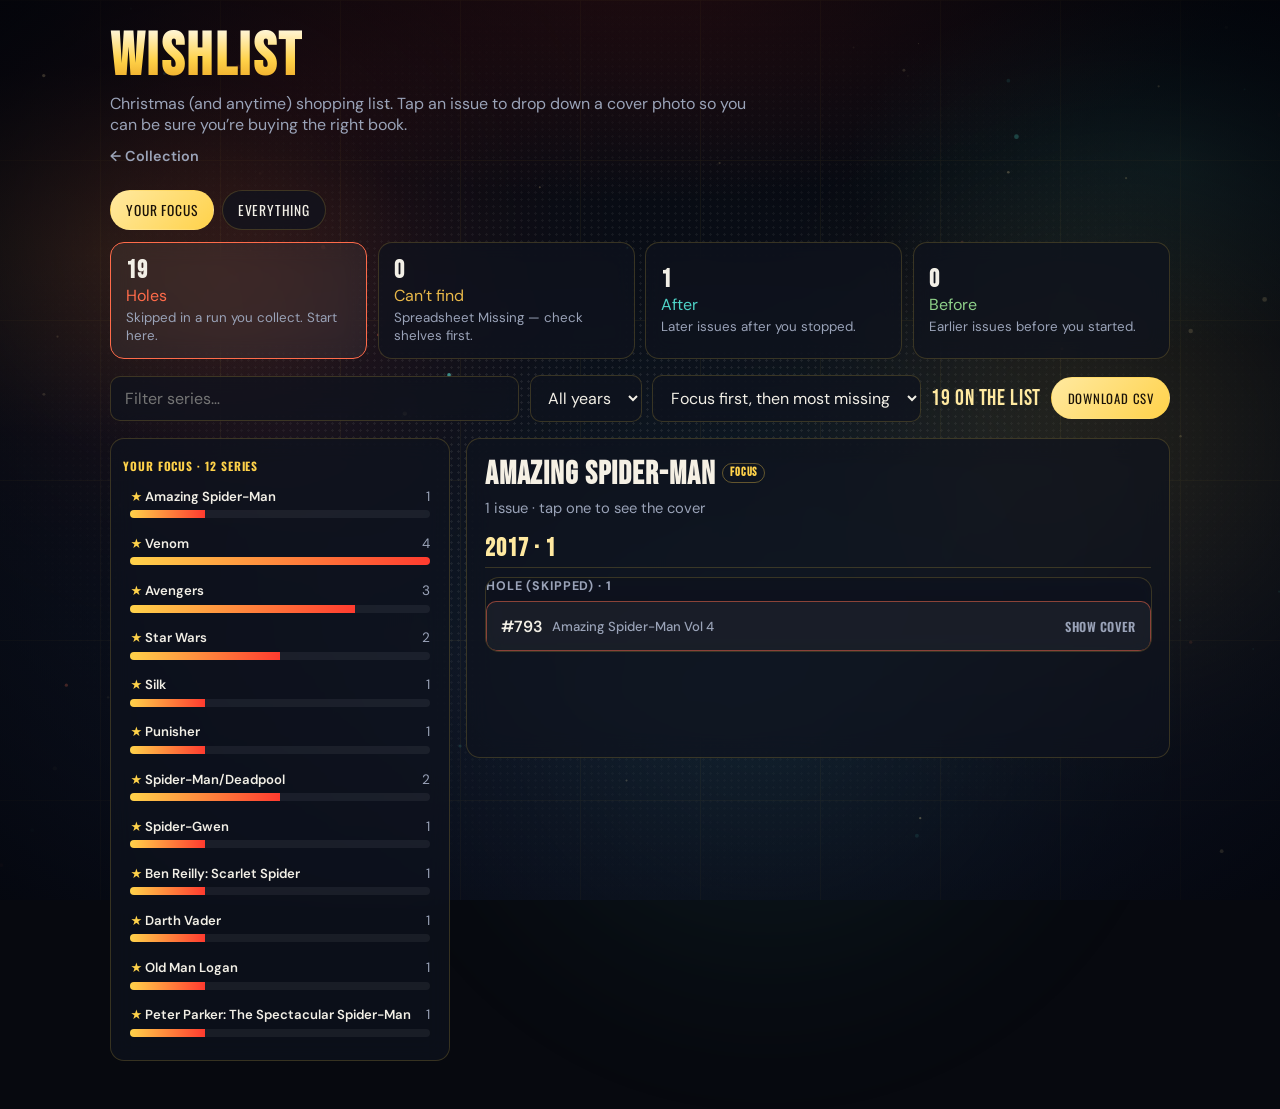
==== commit 5b903a5c: "Publish static snapshot 2026-08-30 11:25." ====
--- a/buy.html
+++ b/buy.html
@@ -7,14 +7,14 @@
   <meta name="mobile-web-app-capable" content="yes">
   <meta name="apple-mobile-web-app-capable" content="yes">
   <meta name="apple-mobile-web-app-status-bar-style" content="black-translucent">
-  <meta name="apple-mobile-web-app-title" content="PanelBook">
-  <title>What to buy · PanelBook</title>
-  <link rel="manifest" href="manifest.webmanifest?v=1">
-  <link rel="icon" href="icon.svg?v=1" type="image/svg+xml">
-  <link rel="apple-touch-icon" href="icon.svg?v=1">
+  <meta name="apple-mobile-web-app-title" content="Longbox">
+  <title>Wishlist · Longbox</title>
+  <link rel="manifest" href="manifest.webmanifest?v=2">
+  <link rel="icon" href="icon.svg?v=2" type="image/svg+xml">
+  <link rel="apple-touch-icon" href="icon.svg?v=2">
   <link rel="preconnect" href="https://fonts.googleapis.com">
   <link href="https://fonts.googleapis.com/css2?family=Bebas+Neue&family=DM+Sans:wght@400;600;700&family=Oswald:wght@500;600&display=swap" rel="stylesheet">
-  <link rel="stylesheet" href="theme.css?v=1">
+  <link rel="stylesheet" href="theme.css?v=2">
   <style>
     :root {
       --accent: #ffd24a;
@@ -187,6 +187,84 @@
     .chip.before { border-color: rgba(143,209,138,0.5); }
     .chip .yrs { color: var(--muted); font-size: 0.75rem; margin-left: 0.25rem; }
     .empty { color: var(--muted); padding: 2rem 0; }
+
+    .issue-list { display: flex; flex-direction: column; gap: 0.4rem; }
+    .issue-drop {
+      border: 1px solid var(--line);
+      background: rgba(255,255,255,0.05);
+      border-radius: 10px;
+      color: var(--ink);
+    }
+    .issue-drop.hole { border-color: rgba(255,107,74,0.5); }
+    .issue-drop.marked { border-color: rgba(232,184,74,0.5); }
+    .issue-drop.after { border-color: rgba(79,212,200,0.5); }
+    .issue-drop.before { border-color: rgba(143,209,138,0.5); }
+    .issue-drop > summary {
+      list-style: none;
+      cursor: pointer;
+      padding: 0.75rem 0.9rem;
+      display: flex;
+      align-items: center;
+      gap: 0.55rem;
+      font-size: 1rem;
+      font-weight: 600;
+      min-height: 48px;
+    }
+    .issue-drop > summary::-webkit-details-marker { display: none; }
+    .issue-drop > summary::after {
+      content: "Show cover";
+      margin-left: auto;
+      color: var(--muted);
+      font-size: 0.78rem;
+      font-weight: 600;
+      letter-spacing: 0.04em;
+      text-transform: uppercase;
+      font-family: var(--font-display);
+      white-space: nowrap;
+    }
+    .issue-drop[open] > summary::after { content: "Hide cover"; }
+    .issue-num { font-variant-numeric: tabular-nums; }
+    .issue-vol { color: var(--muted); font-size: 0.82rem; font-weight: 500; }
+    .cover-panel { padding: 0 0.9rem 1rem; }
+    .cover-card {
+      display: grid;
+      grid-template-columns: minmax(140px, 180px) 1fr;
+      gap: 0.85rem;
+      align-items: start;
+    }
+    @media (max-width: 560px) {
+      .cover-card { grid-template-columns: 1fr; justify-items: start; }
+    }
+    .cover-frame {
+      width: min(180px, 58vw);
+      aspect-ratio: 2 / 3;
+      background: #0a0d16;
+      border: 1px solid var(--line);
+      border-radius: 8px;
+      overflow: hidden;
+    }
+    .cover-frame img {
+      width: 100%; height: 100%; object-fit: cover; display: block;
+    }
+    .cover-frame.miss {
+      display: flex; align-items: center; justify-content: center;
+      text-align: center; padding: 0.6rem; color: var(--muted); font-size: 0.82rem;
+    }
+    .cover-title { margin: 0 0 0.35rem; font-weight: 700; font-size: 1.05rem; line-height: 1.3; }
+    .cover-meta { margin: 0 0 0.75rem; color: var(--muted); font-size: 0.88rem; }
+    .cover-links { display: flex; flex-wrap: wrap; gap: 0.55rem; }
+    .cover-links a {
+      display: inline-flex; align-items: center;
+      padding: 0.45rem 0.7rem;
+      border-radius: 999px;
+      border: 1px solid var(--line);
+      background: rgba(255,255,255,0.06);
+      color: var(--power-soft);
+      text-decoration: none;
+      font-size: 0.82rem;
+      font-weight: 700;
+    }
+    .cover-wait { color: var(--muted); margin: 0; }
   </style>
 </head>
 <body>
@@ -201,8 +279,8 @@
   </div>
 
   <header class="page-top">
-    <h1 class="brand-compact">What to buy</h1>
-    <p class="tag">Focus mode starts on the titles you actually collect hard (ASM, Miles, Venom…). Toggle kinds below, click a series bar to zoom.</p>
+    <h1 class="brand-compact">Wishlist</h1>
+    <p class="tag">Christmas (and anytime) shopping list. Tap an issue to drop down a cover photo so you can be sure you’re buying the right book.</p>
     <a class="back" href="index.html">← Collection</a>
   </header>
 
@@ -242,7 +320,7 @@
         <option value="name">A–Z</option>
       </select>
       <button type="button" class="dl" id="clear" hidden>Clear series</button>
-      <span class="count"><span id="showing">0</span> to buy</span>
+      <span class="count"><span id="showing">0</span> on the list</span>
       <button type="button" class="dl" id="download">Download CSV</button>
     </div>
 
@@ -436,15 +514,8 @@
                     String(a.volume || "").localeCompare(String(b.volume || "")) ||
                     issueKey(a.issue) - issueKey(b.issue)
                 );
-              const chips = issues
-                .map(
-                  (r) =>
-                    `<span class="chip ${r.kind}" title="${escapeAttr(r.volume || "")}">#${escapeHtml(
-                      r.issue
-                    )}${r.volume ? `<span class="yrs">${escapeHtml(r.volume)}</span>` : ""}</span>`
-                )
-                .join("");
-              return `<div class="group"><h3>${KIND_LABEL[kind]} · ${issues.length}</h3><div class="chips">${chips}</div></div>`;
+              const chips = issues.map((r) => issueDropHtml(series, r)).join("");
+              return `<div class="group"><h3>${KIND_LABEL[kind]} · ${issues.length}</h3><div class="issue-list">${chips}</div></div>`;
             })
             .join("");
           return `<div class="year-block"><h3 class="year-head">${escapeHtml(y)} · ${rows.length}</h3>${kindBlocks}</div>`;
@@ -453,8 +524,116 @@
 
       $("detail").innerHTML = `
         <h2>${escapeHtml(series)}${badge}</h2>
-        <p class="hint">${list.length} issue${list.length === 1 ? "" : "s"} · grouped by publication year</p>
+        <p class="hint">${list.length} issue${list.length === 1 ? "" : "s"} · tap one to see the cover</p>
         ${blocks}`;
+    }
+
+    function fandomTitle(volume, series, issue) {
+      const vol = String(volume || series || "").replace(/#/g, "").replace(/\s+/g, " ").trim();
+      return `${vol} ${String(issue || "").trim()}`.trim();
+    }
+
+    function issueDropHtml(series, r) {
+      const title = fandomTitle(r.volume, series, r.issue);
+      return `<details class="issue-drop ${r.kind}"
+          data-title="${escapeAttr(title)}"
+          data-series="${escapeAttr(series)}"
+          data-volume="${escapeAttr(r.volume || "")}"
+          data-issue="${escapeAttr(r.issue)}"
+          data-year="${escapeAttr(r.year || "")}"
+          data-kind="${escapeAttr(r.kind)}">
+        <summary>
+          <span class="issue-num">#${escapeHtml(r.issue)}</span>
+          ${r.volume ? `<span class="issue-vol">${escapeHtml(r.volume)}</span>` : ""}
+        </summary>
+        <div class="cover-panel"><p class="cover-wait">Looking up the cover…</p></div>
+      </details>`;
+    }
+
+    const COVER_CACHE = (() => {
+      try { return JSON.parse(localStorage.getItem("longbox_covers_v1") || "{}"); }
+      catch { return {}; }
+    })();
+
+    function saveCoverCache() {
+      try { localStorage.setItem("longbox_covers_v1", JSON.stringify(COVER_CACHE)); }
+      catch { /* quota / private mode */ }
+    }
+
+    async function fetchCover(title) {
+      const params = new URLSearchParams({
+        action: "query", format: "json", origin: "*",
+        prop: "images|pageimages|info", pithumbsize: "480",
+        piprop: "thumbnail", inprop: "url", imlimit: "30",
+        titles: title,
+      });
+      const data = await fetch("https://marvel.fandom.com/api.php?" + params).then((r) => r.json());
+      const page = Object.values((data.query && data.query.pages) || {})[0];
+      if (!page || page.missing) return { wiki: null, image: null };
+      const wiki = page.fullurl || ("https://marvel.fandom.com/wiki/" + encodeURIComponent(title.replace(/ /g, "_")));
+      const files = (page.images || []).map((i) => i.title || "");
+      const base = title.toLowerCase();
+      const exact = files.find((f) => {
+        const n = f.replace(/^File:/i, "").toLowerCase();
+        return n === base + ".jpg" || n === base + ".png" || n === base + ".jpeg";
+      });
+      let image = (page.thumbnail && page.thumbnail.source) || null;
+      if (exact) {
+        const p2 = new URLSearchParams({
+          action: "query", format: "json", origin: "*",
+          prop: "imageinfo", iiprop: "url", iiurlwidth: "480",
+          titles: exact,
+        });
+        const d2 = await fetch("https://marvel.fandom.com/api.php?" + p2).then((r) => r.json());
+        const filePage = Object.values((d2.query && d2.query.pages) || {})[0];
+        const info = ((filePage && filePage.imageinfo) || [])[0];
+        if (info && (info.thumburl || info.url)) image = info.thumburl || info.url;
+      }
+      return { wiki, image };
+    }
+
+    function renderCover(panel, info, drop) {
+      const series = drop.dataset.series || "";
+      const volume = drop.dataset.volume || "";
+      const issue = drop.dataset.issue || "";
+      const year = drop.dataset.year || "";
+      const kind = drop.dataset.kind || "";
+      const label = (volume || series) + " #" + issue;
+      const search = "https://www.google.com/search?q=" + encodeURIComponent(label + " comic" + (year ? " " + year : ""));
+      const wiki = (info && info.wiki) || ("https://marvel.fandom.com/wiki/" + encodeURIComponent(drop.dataset.title.replace(/ /g, "_")));
+      const img = info && info.image
+        ? `<div class="cover-frame"><img alt="${escapeAttr(label + " cover")}" src="${escapeAttr(info.image)}"></div>`
+        : `<div class="cover-frame miss">No cover photo found — use the name below when you shop.</div>`;
+      panel.innerHTML = `<div class="cover-card">
+        ${img}
+        <div>
+          <p class="cover-title">${escapeHtml(label)}</p>
+          <p class="cover-meta">${escapeHtml(year || "Year unknown")} · ${escapeHtml(KIND_LABEL[kind] || kind)}</p>
+          <div class="cover-links">
+            <a href="${escapeAttr(search)}" target="_blank" rel="noopener">Search to buy</a>
+            <a href="${escapeAttr(wiki)}" target="_blank" rel="noopener">Issue page</a>
+          </div>
+        </div>
+      </div>`;
+    }
+
+    async function loadCover(drop) {
+      const panel = drop.querySelector(".cover-panel");
+      if (!panel || panel.dataset.loaded) return;
+      const title = drop.dataset.title;
+      panel.dataset.loaded = "1";
+      if (COVER_CACHE[title]) {
+        renderCover(panel, COVER_CACHE[title], drop);
+        return;
+      }
+      try {
+        const info = await fetchCover(title);
+        COVER_CACHE[title] = info;
+        saveCoverCache();
+        renderCover(panel, info, drop);
+      } catch {
+        renderCover(panel, null, drop);
+      }
     }
 
     function escapeHtml(s) {
@@ -479,7 +658,7 @@
       const blob = new Blob([lines.join("\n")], { type: "text/csv" });
       const a = document.createElement("a");
       a.href = URL.createObjectURL(blob);
-      a.download = mode === "focus" ? "panelbook_focus_buy_list.csv" : "panelbook_buy_list.csv";
+      a.download = mode === "focus" ? "longbox_focus_wishlist.csv" : "longbox_wishlist.csv";
       a.click();
       URL.revokeObjectURL(a.href);
     }
@@ -535,11 +714,21 @@
     $("sort").addEventListener("change", renderBars);
     $("download").addEventListener("click", downloadCsv);
 
+    $("detail").addEventListener("toggle", (e) => {
+      const drop = e.target;
+      if (!drop || drop.tagName !== "DETAILS" || !drop.classList.contains("issue-drop")) return;
+      if (!drop.open) return;
+      for (const other of $("detail").querySelectorAll("details.issue-drop[open]")) {
+        if (other !== drop) other.open = false;
+      }
+      loadCover(drop);
+    }, true);
+
     fillYearFilter();
     updateKindCounts();
     renderBars();
   </script>
-  <script src="atmosphere.js?v=1"></script>
-  <script src="pwa.js?v=1"></script>
+  <script src="atmosphere.js?v=2"></script>
+  <script src="pwa.js?v=2"></script>
 </body>
 </html>
--- a/theme.css
+++ b/theme.css
@@ -1,4 +1,4 @@
-/* PanelBook — comic vault atmosphere */
+/* Longbox — comic vault atmosphere */
 :root {
   --void: #07090f;
   --void-2: #0e121c;
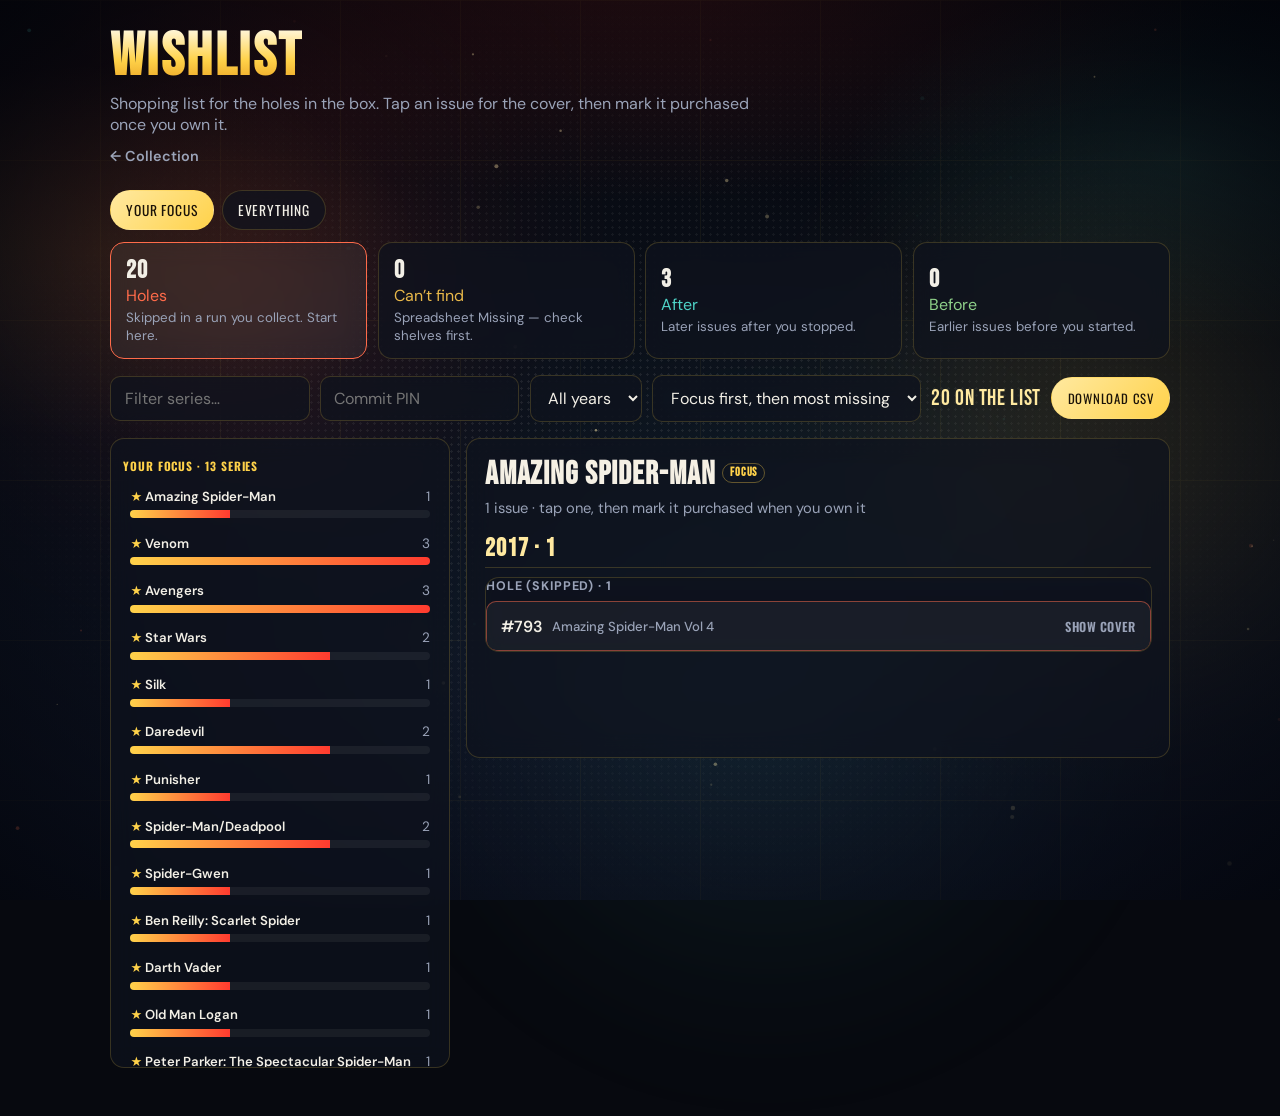
==== commit 9a7c486a: "Publish static snapshot 2026-10-25 14:29." ====
--- a/buy.html
+++ b/buy.html
@@ -265,6 +265,37 @@
       font-weight: 700;
     }
     .cover-wait { color: var(--muted); margin: 0; }
+    .buy-actions {
+      padding: 0 0.9rem 0.9rem;
+      display: flex;
+      flex-direction: column;
+      gap: 0.45rem;
+    }
+    .mark-bought {
+      align-self: flex-start;
+      min-height: 44px;
+      border: 0;
+      border-radius: 999px;
+      padding: 0.7rem 1.05rem;
+      background: linear-gradient(135deg, var(--power-soft), var(--power));
+      color: #1a1208;
+      font-family: var(--font-display);
+      font-size: 0.85rem;
+      letter-spacing: 0.06em;
+      text-transform: uppercase;
+      cursor: pointer;
+    }
+    .mark-bought:disabled { opacity: 0.6; cursor: default; }
+    .buy-status { margin: 0; color: var(--muted); font-size: 0.85rem; min-height: 1.1em; }
+    .run-picks { display: flex; flex-wrap: wrap; gap: 0.4rem; }
+    .run-picks .mark-bought {
+      text-transform: none;
+      letter-spacing: 0;
+      font-family: inherit;
+      background: var(--panel);
+      color: var(--ink);
+      border: 1px solid var(--line);
+    }
   </style>
 </head>
 <body>
@@ -280,7 +311,7 @@
 
   <header class="page-top">
     <h1 class="brand-compact">Wishlist</h1>
-    <p class="tag">Christmas (and anytime) shopping list. Tap an issue to drop down a cover photo so you can be sure you’re buying the right book.</p>
+    <p class="tag">Shopping list for the holes in the box. Tap an issue for the cover, then mark it purchased once you own it.</p>
     <a class="back" href="index.html">← Collection</a>
   </header>
 
@@ -311,6 +342,7 @@
 
     <div class="toolbar">
       <input id="q" type="search" placeholder="Filter series…" autocomplete="off">
+      <input id="commitPin" type="password" autocomplete="current-password" placeholder="Commit PIN">
       <select id="yearFilter">
         <option value="">All years</option>
       </select>
@@ -332,6 +364,7 @@
     </div>
   </div>
 
+  <script src="config.js?v=2"></script>
   <script>
     const KIND_LABEL = {
       hole: "Hole (skipped)",
@@ -340,9 +373,12 @@
       before: "Before (started late)",
     };
 
-    const ALL = [{"series": "All-New Wolverine", "volume": "All-New Wolverine Vol 1", "issue": "15", "year": "2016", "kind": "hole"}, {"series": "Amazing Spider-Man", "volume": "Amazing Spider-Man Vol 4", "issue": "793", "year": "2017", "kind": "hole"}, {"series": "Avengers", "volume": "Avengers Vol 8", "issue": "4", "year": "2018", "kind": "hole"}, {"series": "Avengers", "volume": "Avengers Vol 8", "issue": "39", "year": "2018", "kind": "hole"}, {"series": "Avengers", "volume": "Avengers Vol 8", "issue": "40", "year": "2018", "kind": "hole"}, {"series": "Ben Reilly: Scarlet Spider", "volume": "Ben Reilly: Scarlet Spider Vol 1", "issue": "19", "year": "2018", "kind": "hole"}, {"series": "Darth Vader", "volume": "Darth Vader Vol 1", "issue": "23", "year": "2015", "kind": "hole"}, {"series": "Inhumans: Attilan Rising", "volume": "Inhumans: Attilan Rising Vol 1", "issue": "5", "year": "2015", "kind": "after"}, {"series": "Ironheart", "volume": "Ironheart Vol 1", "issue": "3", "year": "2019", "kind": "after"}, {"series": "Ironheart", "volume": "Ironheart Vol 1", "issue": "4", "year": "2019", "kind": "after"}, {"series": "Ironheart", "volume": "Ironheart Vol 1", "issue": "5", "year": "2019", "kind": "after"}, {"series": "Ironheart", "volume": "Ironheart Vol 1", "issue": "6", "year": "2019", "kind": "after"}, {"series": "Ironheart", "volume": "Ironheart Vol 1", "issue": "7", "year": "2019", "kind": "after"}, {"series": "Ironheart", "volume": "Ironheart Vol 1", "issue": "8", "year": "2019", "kind": "after"}, {"series": "Ironheart", "volume": "Ironheart Vol 1", "issue": "9", "year": "2019", "kind": "after"}, {"series": "Ironheart", "volume": "Ironheart Vol 1", "issue": "10", "year": "2019", "kind": "after"}, {"series": "Ironheart", "volume": "Ironheart Vol 1", "issue": "11", "year": "2018", "kind": "after"}, {"series": "Ironheart", "volume": "Ironheart Vol 1", "issue": "12", "year": "2018", "kind": "after"}, {"series": "Laura Kinney: Wolverine", "volume": "Laura Kinney: Wolverine Vol 1", "issue": "7", "year": "2025", "kind": "hole"}, {"series": "Old Man Logan", "volume": "Old Man Logan Vol 2", "issue": "43", "year": "2018", "kind": "hole"}, {"series": "Peter Parker: The Spectacular Spider-Man", "volume": "Peter Parker: The Spectacular Spider-Man Vol 1", "issue": "310", "year": "2018", "kind": "hole"}, {"series": "Punisher", "volume": "Punisher Vol 11", "issue": "226", "year": "2018", "kind": "hole"}, {"series": "Savage Avengers", "volume": "Savage Avengers Vol 1", "issue": "2", "year": "2019", "kind": "hole"}, {"series": "Silk", "volume": "Silk Vol 5", "issue": "4", "year": "2023", "kind": "hole"}, {"series": "Spider-Gwen", "volume": "Spider-Gwen Vol 2", "issue": "2", "year": "2015", "kind": "hole"}, {"series": "Spider-Man/Deadpool", "volume": "Spider-Man/Deadpool Vol 1", "issue": "22", "year": "2017", "kind": "hole"}, {"series": "Spider-Man/Deadpool", "volume": "Spider-Man/Deadpool Vol 1", "issue": "24", "year": "2017", "kind": "hole"}, {"series": "Star Wars", "volume": "Star Wars Vol 3", "issue": "10", "year": "2021", "kind": "hole"}, {"series": "Star Wars", "volume": "Star Wars Vol 3", "issue": "11", "year": "2021", "kind": "hole"}, {"series": "Star Wars: Kanan", "volume": "Star Wars: Kanan Vol 1", "issue": "6", "year": "2015", "kind": "hole"}, {"series": "Star Wars: Kanan", "volume": "Star Wars: Kanan Vol 1", "issue": "7", "year": "2015", "kind": "hole"}, {"series": "Star Wars: Kanan", "volume": "Star Wars: Kanan Vol 1", "issue": "8", "year": "2015", "kind": "hole"}, {"series": "Steve Rogers: Captain America", "volume": "Steve Rogers: Captain America Vol 1", "issue": "8", "year": "2016", "kind": "hole"}, {"series": "Steve Rogers: Captain America", "volume": "Steve Rogers: Captain America Vol 1", "issue": "9", "year": "2016", "kind": "hole"}, {"series": "The Mighty Thor", "volume": "The Mighty Thor Vol 2", "issue": "10", "year": "2015", "kind": "hole"}, {"series": "The Spectacular Spider-Men", "volume": "The Spectacular Spider-Men Vol 1", "issue": "9", "year": "2024", "kind": "hole"}, {"series": "The Spectacular Spider-Men", "volume": "The Spectacular Spider-Men Vol 1", "issue": "10", "year": "2024", "kind": "hole"}, {"series": "The Spectacular Spider-Men", "volume": "The Spectacular Spider-Men Vol 1", "issue": "11", "year": "2024", "kind": "hole"}, {"series": "The Spectacular Spider-Men", "volume": "The Spectacular Spider-Men Vol 1", "issue": "13", "year": "2024", "kind": "after"}, {"series": "The Spectacular Spider-Men", "volume": "The Spectacular Spider-Men Vol 1", "issue": "14", "year": "2024", "kind": "after"}, {"series": "The Spectacular Spider-Men", "volume": "The Spectacular Spider-Men Vol 1", "issue": "15", "year": "2024", "kind": "after"}, {"series": "Tony Stark: Iron Man", "volume": "Tony Stark: Iron Man Vol 1", "issue": "2", "year": "2018", "kind": "hole"}, {"series": "Ultimate Spider-Man", "volume": "Ultimate Spider-Man Vol 3", "issue": "24", "year": "2026", "kind": "after"}, {"series": "Venom", "volume": "Venom Vol 3", "issue": "1", "year": "2016", "kind": "hole"}, {"series": "Venom", "volume": "Venom Vol 3", "issue": "2", "year": "2016", "kind": "hole"}, {"series": "Venom", "volume": "Venom Vol 3", "issue": "3", "year": "2017", "kind": "hole"}, {"series": "Venom", "volume": "Venom Vol 6", "issue": "257", "year": "2025", "kind": "hole"}, {"series": "Venom War: Spider-Man", "volume": "Venom War: Spider-Man Vol 1", "issue": "1", "year": "2024", "kind": "hole"}, {"series": "War of the Realms", "volume": "War of the Realms Vol 1", "issue": "6", "year": "2019", "kind": "after"}, {"series": "Web Warriors", "volume": "Web Warriors Vol 1", "issue": "2", "year": "2015", "kind": "hole"}, {"series": "Web Warriors", "volume": "Web Warriors Vol 1", "issue": "4", "year": "2015", "kind": "after"}, {"series": "Web Warriors", "volume": "Web Warriors Vol 1", "issue": "5", "year": "2015", "kind": "after"}, {"series": "Web Warriors", "volume": "Web Warriors Vol 1", "issue": "6", "year": "2015", "kind": "after"}, {"series": "Web Warriors", "volume": "Web Warriors Vol 1", "issue": "7", "year": "2015", "kind": "after"}, {"series": "Web Warriors", "volume": "Web Warriors Vol 1", "issue": "8", "year": "2015", "kind": "after"}, {"series": "Web Warriors", "volume": "Web Warriors Vol 1", "issue": "9", "year": "2015", "kind": "after"}, {"series": "Web Warriors", "volume": "Web Warriors Vol 1", "issue": "10", "year": "2015", "kind": "after"}, {"series": "Web Warriors", "volume": "Web Warriors Vol 1", "issue": "11", "year": "2015", "kind": "after"}, {"series": "Years of Future Past", "volume": "Years of Future Past Vol 1", "issue": "5", "year": "2015", "kind": "after"}];
-    const FOCUS = new Set(["Amazing Spider-Man", "Miles Morales: Spider-Man", "Venom", "Star Wars", "Avengers", "Immortal Hulk", "Superior Spider-Man", "Silk", "Thor", "Ultimate Spider-Man", "Red Goblin", "Spider-Man", "Captain America", "Punisher", "Ultimates", "Miles Morales: Ultimate Spider-Man", "Spider-Man 2099", "Spider-Man/Deadpool", "Spider-Gwen", "Friendly Neighborhood Spider-Man", "Daredevil", "Darth Vader", "Old Man Logan", "Ben Reilly: Scarlet Spider", "Peter Parker: The Spectacular Spider-Man", "Fantastic Four", "Eddie Brock: Carnage"]);
-    const FOCUS_SCORE = {"Amazing Spider-Man": 190.0, "Miles Morales: Spider-Man": 190.0, "Venom": 125.0, "Star Wars": 110.0, "Avengers": 110.0, "Immortal Hulk": 110.0, "Superior Spider-Man": 97.0, "Silk": 97.0, "Thor": 95.0, "Ultimate Spider-Man": 90.0, "Red Goblin": 87.0, "Spider-Man": 77.0, "Captain America": 75.0, "Punisher": 75.0, "Ultimates": 75.0, "Miles Morales: Ultimate Spider-Man": 75.0, "Spider-Man 2099": 65.0, "Spider-Man/Deadpool": 65.0, "Spider-Gwen": 65.0, "Friendly Neighborhood Spider-Man": 62.0, "Daredevil": 60.0, "Darth Vader": 50.0, "Old Man Logan": 50.0, "Ben Reilly: Scarlet Spider": 50.0, "Peter Parker: The Spectacular Spider-Man": 50.0, "Fantastic Four": 47.0, "Eddie Brock: Carnage": 47.0};
+    const CFG = window.PANELBOOK_CONFIG || {};
+    const PIN_KEY = "panelbook_commit_pin";
+    const BOUGHT_KEY = "longbox_wishlist_bought_v1";
+    let ALL = [{"series": "All-New Wolverine", "volume": "All-New Wolverine Vol 1", "vol": "1", "issue": "15", "year": "2016", "kind": "hole"}, {"series": "Amazing Spider-Man", "volume": "Amazing Spider-Man Vol 4", "vol": "4", "issue": "793", "year": "2017", "kind": "hole"}, {"series": "Amazing Spider-Man", "volume": "Amazing Spider-Man Vol 7", "vol": "7", "issue": "34", "year": "2026", "kind": "after"}, {"series": "Amazing Spider-Man", "volume": "Amazing Spider-Man Vol 7", "vol": "7", "issue": "35", "year": "2026", "kind": "after"}, {"series": "Avengers", "volume": "Avengers Vol 8", "vol": "8", "issue": "4", "year": "2018", "kind": "hole"}, {"series": "Avengers", "volume": "Avengers Vol 8", "vol": "8", "issue": "39", "year": "2018", "kind": "hole"}, {"series": "Avengers", "volume": "Avengers Vol 8", "vol": "8", "issue": "40", "year": "2018", "kind": "hole"}, {"series": "Ben Reilly: Scarlet Spider", "volume": "Ben Reilly: Scarlet Spider Vol 1", "vol": "1", "issue": "19", "year": "2018", "kind": "hole"}, {"series": "Daredevil", "volume": "Daredevil Vol 9", "vol": "9", "issue": "5", "year": "2026", "kind": "hole"}, {"series": "Daredevil", "volume": "Daredevil Vol 9", "vol": "9", "issue": "6", "year": "2026", "kind": "hole"}, {"series": "Darth Vader", "volume": "Darth Vader Vol 1", "vol": "1", "issue": "23", "year": "2015", "kind": "hole"}, {"series": "Inhumans: Attilan Rising", "volume": "Inhumans: Attilan Rising Vol 1", "vol": "1", "issue": "5", "year": "2015", "kind": "after"}, {"series": "Ironheart", "volume": "Ironheart Vol 1", "vol": "1", "issue": "3", "year": "2019", "kind": "after"}, {"series": "Ironheart", "volume": "Ironheart Vol 1", "vol": "1", "issue": "4", "year": "2019", "kind": "after"}, {"series": "Ironheart", "volume": "Ironheart Vol 1", "vol": "1", "issue": "5", "year": "2019", "kind": "after"}, {"series": "Ironheart", "volume": "Ironheart Vol 1", "vol": "1", "issue": "6", "year": "2019", "kind": "after"}, {"series": "Ironheart", "volume": "Ironheart Vol 1", "vol": "1", "issue": "7", "year": "2019", "kind": "after"}, {"series": "Ironheart", "volume": "Ironheart Vol 1", "vol": "1", "issue": "8", "year": "2019", "kind": "after"}, {"series": "Ironheart", "volume": "Ironheart Vol 1", "vol": "1", "issue": "9", "year": "2019", "kind": "after"}, {"series": "Ironheart", "volume": "Ironheart Vol 1", "vol": "1", "issue": "10", "year": "2019", "kind": "after"}, {"series": "Ironheart", "volume": "Ironheart Vol 1", "vol": "1", "issue": "11", "year": "2018", "kind": "after"}, {"series": "Ironheart", "volume": "Ironheart Vol 1", "vol": "1", "issue": "12", "year": "2018", "kind": "after"}, {"series": "Laura Kinney: Wolverine", "volume": "Laura Kinney: Wolverine Vol 1", "vol": "1", "issue": "7", "year": "2025", "kind": "hole"}, {"series": "Old Man Logan", "volume": "Old Man Logan Vol 2", "vol": "2", "issue": "43", "year": "2018", "kind": "hole"}, {"series": "Peter Parker: The Spectacular Spider-Man", "volume": "Peter Parker: The Spectacular Spider-Man Vol 1", "vol": "1", "issue": "310", "year": "2018", "kind": "hole"}, {"series": "Punisher", "volume": "Punisher Vol 11", "vol": "11", "issue": "226", "year": "2018", "kind": "hole"}, {"series": "Savage Avengers", "volume": "Savage Avengers Vol 1", "vol": "1", "issue": "2", "year": "2019", "kind": "hole"}, {"series": "Silk", "volume": "Silk Vol 5", "vol": "5", "issue": "4", "year": "2023", "kind": "hole"}, {"series": "Spider-Gwen", "volume": "Spider-Gwen Vol 2", "vol": "2", "issue": "2", "year": "2015", "kind": "hole"}, {"series": "Spider-Man/Deadpool", "volume": "Spider-Man/Deadpool Vol 1", "vol": "1", "issue": "22", "year": "2017", "kind": "hole"}, {"series": "Spider-Man/Deadpool", "volume": "Spider-Man/Deadpool Vol 1", "vol": "1", "issue": "24", "year": "2017", "kind": "hole"}, {"series": "Star Wars", "volume": "Star Wars Vol 3", "vol": "3", "issue": "10", "year": "2021", "kind": "hole"}, {"series": "Star Wars", "volume": "Star Wars Vol 3", "vol": "3", "issue": "11", "year": "2021", "kind": "hole"}, {"series": "Star Wars: Kanan", "volume": "Star Wars: Kanan Vol 1", "vol": "1", "issue": "6", "year": "2015", "kind": "hole"}, {"series": "Star Wars: Kanan", "volume": "Star Wars: Kanan Vol 1", "vol": "1", "issue": "7", "year": "2015", "kind": "hole"}, {"series": "Star Wars: Kanan", "volume": "Star Wars: Kanan Vol 1", "vol": "1", "issue": "8", "year": "2015", "kind": "hole"}, {"series": "Steve Rogers: Captain America", "volume": "Steve Rogers: Captain America Vol 1", "vol": "1", "issue": "8", "year": "2016", "kind": "hole"}, {"series": "Steve Rogers: Captain America", "volume": "Steve Rogers: Captain America Vol 1", "vol": "1", "issue": "9", "year": "2016", "kind": "hole"}, {"series": "The Mighty Thor", "volume": "The Mighty Thor Vol 2", "vol": "2", "issue": "10", "year": "2015", "kind": "hole"}, {"series": "The Spectacular Spider-Men", "volume": "The Spectacular Spider-Men Vol 1", "vol": "1", "issue": "9", "year": "2024", "kind": "hole"}, {"series": "The Spectacular Spider-Men", "volume": "The Spectacular Spider-Men Vol 1", "vol": "1", "issue": "10", "year": "2024", "kind": "hole"}, {"series": "The Spectacular Spider-Men", "volume": "The Spectacular Spider-Men Vol 1", "vol": "1", "issue": "11", "year": "2024", "kind": "hole"}, {"series": "The Spectacular Spider-Men", "volume": "The Spectacular Spider-Men Vol 1", "vol": "1", "issue": "13", "year": "2024", "kind": "after"}, {"series": "The Spectacular Spider-Men", "volume": "The Spectacular Spider-Men Vol 1", "vol": "1", "issue": "14", "year": "2024", "kind": "after"}, {"series": "The Spectacular Spider-Men", "volume": "The Spectacular Spider-Men Vol 1", "vol": "1", "issue": "15", "year": "2024", "kind": "after"}, {"series": "Tony Stark: Iron Man", "volume": "Tony Stark: Iron Man Vol 1", "vol": "1", "issue": "2", "year": "2018", "kind": "hole"}, {"series": "Ultimate Spider-Man", "volume": "Ultimate Spider-Man Vol 3", "vol": "3", "issue": "24", "year": "2026", "kind": "after"}, {"series": "Venom", "volume": "Venom Vol 3", "vol": "3", "issue": "2", "year": "2016", "kind": "hole"}, {"series": "Venom", "volume": "Venom Vol 3", "vol": "3", "issue": "3", "year": "2017", "kind": "hole"}, {"series": "Venom", "volume": "Venom Vol 6", "vol": "6", "issue": "257", "year": "2025", "kind": "hole"}, {"series": "Venom War: Spider-Man", "volume": "Venom War: Spider-Man Vol 1", "vol": "1", "issue": "1", "year": "2024", "kind": "hole"}, {"series": "War of the Realms", "volume": "War of the Realms Vol 1", "vol": "1", "issue": "6", "year": "2019", "kind": "after"}, {"series": "Web Warriors", "volume": "Web Warriors Vol 1", "vol": "1", "issue": "2", "year": "2015", "kind": "hole"}, {"series": "Web Warriors", "volume": "Web Warriors Vol 1", "vol": "1", "issue": "4", "year": "2015", "kind": "after"}, {"series": "Web Warriors", "volume": "Web Warriors Vol 1", "vol": "1", "issue": "5", "year": "2015", "kind": "after"}, {"series": "Web Warriors", "volume": "Web Warriors Vol 1", "vol": "1", "issue": "6", "year": "2015", "kind": "after"}, {"series": "Web Warriors", "volume": "Web Warriors Vol 1", "vol": "1", "issue": "7", "year": "2015", "kind": "after"}, {"series": "Web Warriors", "volume": "Web Warriors Vol 1", "vol": "1", "issue": "8", "year": "2015", "kind": "after"}, {"series": "Web Warriors", "volume": "Web Warriors Vol 1", "vol": "1", "issue": "9", "year": "2015", "kind": "after"}, {"series": "Web Warriors", "volume": "Web Warriors Vol 1", "vol": "1", "issue": "10", "year": "2015", "kind": "after"}, {"series": "Web Warriors", "volume": "Web Warriors Vol 1", "vol": "1", "issue": "11", "year": "2015", "kind": "after"}, {"series": "Years of Future Past", "volume": "Years of Future Past Vol 1", "vol": "1", "issue": "5", "year": "2015", "kind": "after"}];
+    const FOCUS = new Set(["Amazing Spider-Man", "Miles Morales: Spider-Man", "Venom", "Star Wars", "Avengers", "Immortal Hulk", "Superior Spider-Man", "Silk", "Thor", "Ultimate Spider-Man", "Red Goblin", "Spider-Man", "Captain America", "Punisher", "Ultimates", "Daredevil", "Miles Morales: Ultimate Spider-Man", "Spider-Man 2099", "Spider-Man/Deadpool", "Spider-Gwen", "Friendly Neighborhood Spider-Man", "Darth Vader", "Old Man Logan", "Ben Reilly: Scarlet Spider", "Peter Parker: The Spectacular Spider-Man", "Fantastic Four", "Eddie Brock: Carnage"]);
+    const FOCUS_SCORE = {"Amazing Spider-Man": 190.0, "Miles Morales: Spider-Man": 190.0, "Venom": 125.0, "Star Wars": 110.0, "Avengers": 110.0, "Immortal Hulk": 110.0, "Superior Spider-Man": 97.0, "Silk": 97.0, "Thor": 95.0, "Ultimate Spider-Man": 90.0, "Red Goblin": 87.0, "Spider-Man": 77.0, "Captain America": 75.0, "Punisher": 75.0, "Ultimates": 75.0, "Daredevil": 75.0, "Miles Morales: Ultimate Spider-Man": 75.0, "Spider-Man 2099": 65.0, "Spider-Man/Deadpool": 65.0, "Spider-Gwen": 65.0, "Friendly Neighborhood Spider-Man": 62.0, "Darth Vader": 50.0, "Old Man Logan": 50.0, "Ben Reilly: Scarlet Spider": 50.0, "Peter Parker: The Spectacular Spider-Man": 50.0, "Fantastic Four": 47.0, "Eddie Brock: Carnage": 47.0};
 
     let activeKinds = new Set(["hole"]);
     let selectedSeries = null;
@@ -524,7 +560,7 @@
 
       $("detail").innerHTML = `
         <h2>${escapeHtml(series)}${badge}</h2>
-        <p class="hint">${list.length} issue${list.length === 1 ? "" : "s"} · tap one to see the cover</p>
+        <p class="hint">${list.length} issue${list.length === 1 ? "" : "s"} · tap one, then mark it purchased when you own it</p>
         ${blocks}`;
     }
 
@@ -541,12 +577,18 @@
           data-volume="${escapeAttr(r.volume || "")}"
           data-issue="${escapeAttr(r.issue)}"
           data-year="${escapeAttr(r.year || "")}"
+          data-vol="${escapeAttr(r.vol || "")}"
           data-kind="${escapeAttr(r.kind)}">
         <summary>
           <span class="issue-num">#${escapeHtml(r.issue)}</span>
           ${r.volume ? `<span class="issue-vol">${escapeHtml(r.volume)}</span>` : ""}
         </summary>
         <div class="cover-panel"><p class="cover-wait">Looking up the cover…</p></div>
+        <div class="buy-actions">
+          <button type="button" class="mark-bought">Mark purchased</button>
+          <p class="buy-status"></p>
+          <div class="run-picks"></div>
+        </div>
       </details>`;
     }
 
@@ -724,9 +766,195 @@
       loadCover(drop);
     }, true);
 
+    function normSeries(s) {
+      let t = String(s || "").trim().toLowerCase();
+      t = t.replace(/^the\s+/, "");
+      t = t.replace(/&/g, " and ");
+      t = t.replace(/[^\w\s#]+/g, " ");
+      return t.replace(/\s+/g, " ").trim();
+    }
+
+    function rowKey(r) {
+      const vol = String((r && r.vol) || "").trim();
+      const issue = String((r && r.issue) || "").trim();
+      return normSeries(r.series) + "||" + issue + (vol ? "||v" + vol : "");
+    }
+
+    function loadBought() {
+      try { return new Set(JSON.parse(localStorage.getItem(BOUGHT_KEY) || "[]")); }
+      catch { return new Set(); }
+    }
+
+    function saveBought(keys) {
+      try { localStorage.setItem(BOUGHT_KEY, JSON.stringify([...keys])); }
+      catch { /* private mode */ }
+    }
+
+    let boughtKeys = loadBought();
+
+    function applyOwnedFilter() {
+      ALL = ALL.filter((r) => !boughtKeys.has(rowKey(r)));
+    }
+
+    function getPin() {
+      const input = $("commitPin");
+      if (input && input.value.trim()) {
+        const pin = input.value.trim();
+        try { localStorage.setItem(PIN_KEY, pin); } catch { /* ignore */ }
+        return pin;
+      }
+      try {
+        const saved = localStorage.getItem(PIN_KEY);
+        if (saved) return saved;
+      } catch { /* ignore */ }
+      return CFG.DEFAULT_COMMIT_PIN || "";
+    }
+
+    async function callCommitOwned(scans) {
+      const pin = getPin();
+      if (!pin) throw new Error("Enter the commit PIN");
+      if (!CFG.SUPABASE_URL || !CFG.SUPABASE_ANON_KEY) {
+        throw new Error("Collection save is not configured");
+      }
+      const base = CFG.SUPABASE_URL.replace(/\/$/, "");
+      const fn = CFG.COMMIT_FUNCTION || "commit-owned";
+      const res = await fetch(base + "/functions/v1/" + fn, {
+        method: "POST",
+        headers: {
+          apikey: CFG.SUPABASE_ANON_KEY,
+          Authorization: "Bearer " + CFG.SUPABASE_ANON_KEY,
+          "Content-Type": "application/json",
+          "x-panelbook-pin": pin,
+        },
+        body: JSON.stringify({ scans }),
+      });
+      const text = await res.text();
+      let data = {};
+      try { data = JSON.parse(text); } catch { data = { error: text }; }
+      if (!res.ok) throw new Error(data.error || text || "Save failed");
+      return data;
+    }
+
+    function dropOwned(series, issue, vol) {
+      const key = rowKey({ series, issue, vol });
+      boughtKeys.add(key);
+      saveBought(boughtKeys);
+      ALL = ALL.filter((r) => rowKey(r) !== key);
+      if (selectedSeries && !ALL.some((r) => r.series === selectedSeries)) selectedSeries = null;
+      fillYearFilter();
+      updateKindCounts();
+      renderBars();
+    }
+
+    async function markPurchased(drop, volumeOverride) {
+      const series = drop.dataset.series || "";
+      const issue = drop.dataset.issue || "";
+      const year = drop.dataset.year || "";
+      const vol = String(volumeOverride || drop.dataset.vol || "").trim();
+      const status = drop.querySelector(".buy-status");
+      const btn = drop.querySelector(".mark-bought");
+      const picks = drop.querySelector(".run-picks");
+      if (btn) btn.disabled = true;
+      if (status) status.textContent = "Saving as owned…";
+      try {
+        const data = await callCommitOwned([{
+          series,
+          issue_number: issue,
+          volume: vol || null,
+          year: year || null,
+          title: series + " #" + issue,
+          source: "wishlist",
+          notes: "marked purchased from wishlist",
+          scanned_at: new Date().toISOString(),
+        }]);
+        const r = (data.results || [])[0] || {};
+        if (r.status === "added" || r.status === "already_owned") {
+          dropOwned(r.series || series, String(r.issue_number || issue), String(r.volume || vol || ""));
+          return;
+        }
+        if (r.status === "needs_run_pick") {
+          if (btn) btn.disabled = false;
+          if (status) status.textContent = "Which run is this?";
+          if (picks) {
+            picks.innerHTML = (r.candidates || []).map((c) =>
+              `<button type="button" class="mark-bought run-pick" data-volume="${escapeAttr(c.volume || "")}">${escapeHtml(c.label || "This run")}</button>`
+            ).join("");
+          }
+          return;
+        }
+        if (btn) btn.disabled = false;
+        if (status) status.textContent = (r && r.reason) || "Could not save";
+      } catch (err) {
+        if (btn) btn.disabled = false;
+        const msg = (err && err.message) || "Could not save";
+        if (status) status.textContent = msg;
+        if (/pin/i.test(msg) && $("commitPin")) $("commitPin").focus();
+      }
+    }
+
+    async function loadOwnedLive() {
+      if (!CFG.SUPABASE_URL || !CFG.SUPABASE_ANON_KEY) return;
+      const base = CFG.SUPABASE_URL.replace(/\/$/, "");
+      const table = CFG.OWNED_TABLE || "owned_comics";
+      const headers = {
+        apikey: CFG.SUPABASE_ANON_KEY,
+        Authorization: "Bearer " + CFG.SUPABASE_ANON_KEY,
+      };
+      let start = 0;
+      const page = 1000;
+      try {
+        while (true) {
+          const res = await fetch(
+            base + "/rest/v1/" + table + "?select=dedupe_key,series,issue_number,volume&order=id.asc",
+            { headers: { ...headers, Range: start + "-" + (start + page - 1) }, cache: "no-store" }
+          );
+          if (!res.ok) break;
+          const rows = await res.json();
+          if (!rows.length) break;
+          for (const r of rows) {
+            if (r.dedupe_key) boughtKeys.add(r.dedupe_key);
+            boughtKeys.add(rowKey({
+              series: r.series,
+              issue: r.issue_number,
+              vol: r.volume || "",
+            }));
+          }
+          if (rows.length < page) break;
+          start += page;
+        }
+      } catch { /* wishlist still works offline */ }
+      const before = ALL.length;
+      applyOwnedFilter();
+      if (ALL.length !== before) {
+        fillYearFilter();
+        updateKindCounts();
+        renderBars();
+      }
+    }
+
+    $("detail").addEventListener("click", (e) => {
+      const pick = e.target.closest(".run-pick");
+      if (pick) {
+        const drop = pick.closest(".issue-drop");
+        if (drop) markPurchased(drop, pick.dataset.volume || "");
+        return;
+      }
+      const btn = e.target.closest(".mark-bought");
+      if (!btn) return;
+      const drop = btn.closest(".issue-drop");
+      if (drop) markPurchased(drop);
+    });
+
+    try {
+      const savedPin = localStorage.getItem(PIN_KEY);
+      if (savedPin && $("commitPin")) $("commitPin").value = savedPin;
+    } catch { /* ignore */ }
+
+    applyOwnedFilter();
     fillYearFilter();
     updateKindCounts();
     renderBars();
+    loadOwnedLive();
   </script>
   <script src="atmosphere.js?v=2"></script>
   <script src="pwa.js?v=2"></script>
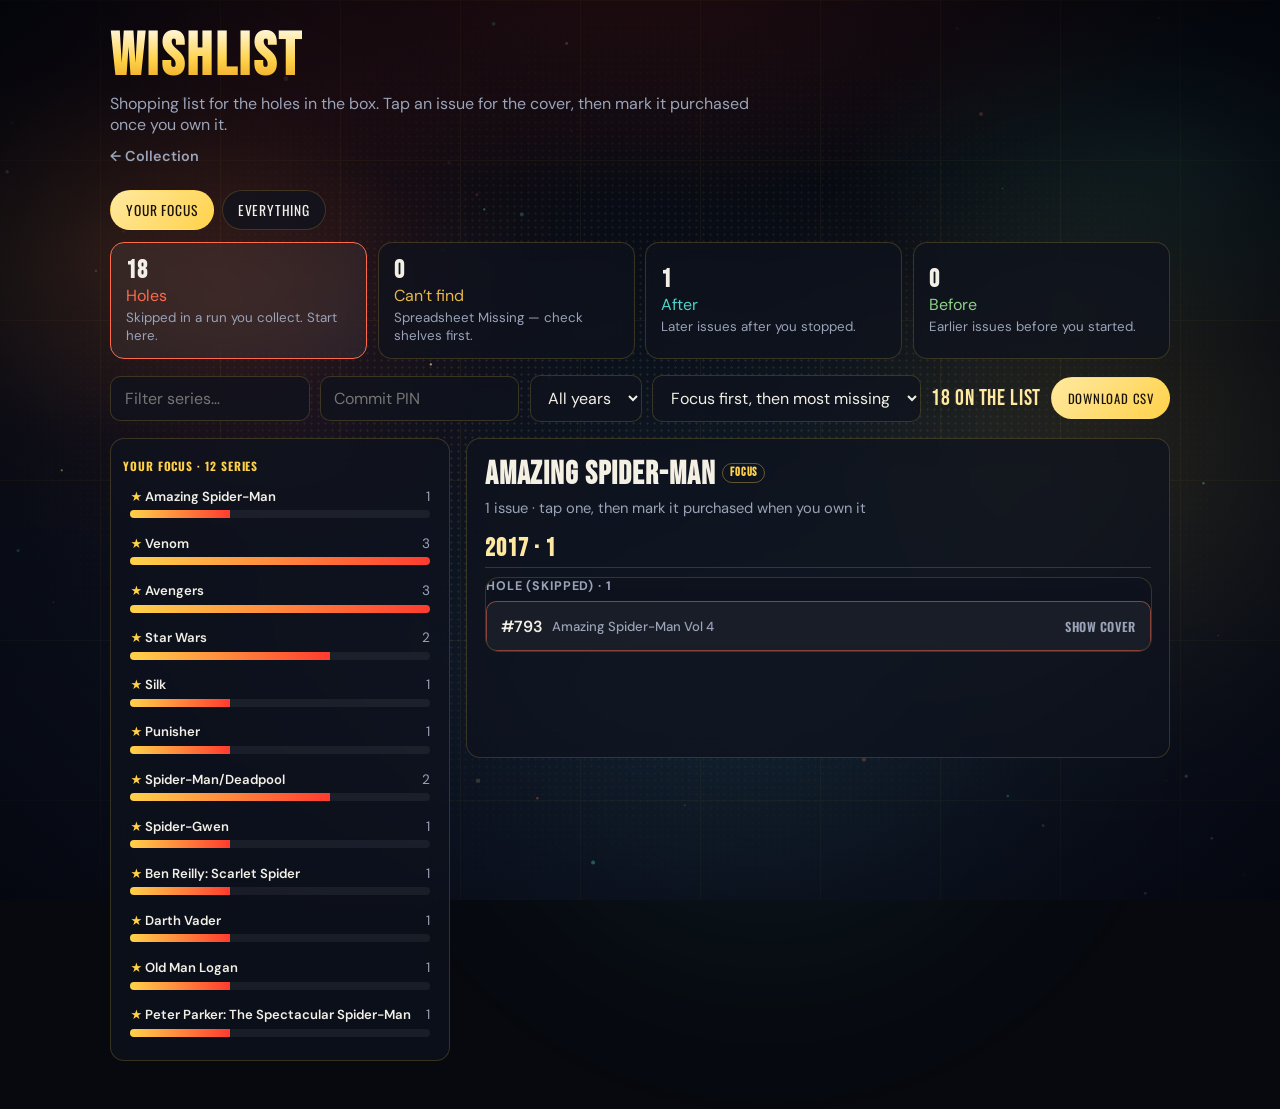
==== commit 1ca0687c: "Publish static snapshot 2026-10-25 16:26." ====
--- a/buy.html
+++ b/buy.html
@@ -376,7 +376,7 @@
     const CFG = window.PANELBOOK_CONFIG || {};
     const PIN_KEY = "panelbook_commit_pin";
     const BOUGHT_KEY = "longbox_wishlist_bought_v1";
-    let ALL = [{"series": "All-New Wolverine", "volume": "All-New Wolverine Vol 1", "vol": "1", "issue": "15", "year": "2016", "kind": "hole"}, {"series": "Amazing Spider-Man", "volume": "Amazing Spider-Man Vol 4", "vol": "4", "issue": "793", "year": "2017", "kind": "hole"}, {"series": "Amazing Spider-Man", "volume": "Amazing Spider-Man Vol 7", "vol": "7", "issue": "34", "year": "2026", "kind": "after"}, {"series": "Amazing Spider-Man", "volume": "Amazing Spider-Man Vol 7", "vol": "7", "issue": "35", "year": "2026", "kind": "after"}, {"series": "Avengers", "volume": "Avengers Vol 8", "vol": "8", "issue": "4", "year": "2018", "kind": "hole"}, {"series": "Avengers", "volume": "Avengers Vol 8", "vol": "8", "issue": "39", "year": "2018", "kind": "hole"}, {"series": "Avengers", "volume": "Avengers Vol 8", "vol": "8", "issue": "40", "year": "2018", "kind": "hole"}, {"series": "Ben Reilly: Scarlet Spider", "volume": "Ben Reilly: Scarlet Spider Vol 1", "vol": "1", "issue": "19", "year": "2018", "kind": "hole"}, {"series": "Daredevil", "volume": "Daredevil Vol 9", "vol": "9", "issue": "5", "year": "2026", "kind": "hole"}, {"series": "Daredevil", "volume": "Daredevil Vol 9", "vol": "9", "issue": "6", "year": "2026", "kind": "hole"}, {"series": "Darth Vader", "volume": "Darth Vader Vol 1", "vol": "1", "issue": "23", "year": "2015", "kind": "hole"}, {"series": "Inhumans: Attilan Rising", "volume": "Inhumans: Attilan Rising Vol 1", "vol": "1", "issue": "5", "year": "2015", "kind": "after"}, {"series": "Ironheart", "volume": "Ironheart Vol 1", "vol": "1", "issue": "3", "year": "2019", "kind": "after"}, {"series": "Ironheart", "volume": "Ironheart Vol 1", "vol": "1", "issue": "4", "year": "2019", "kind": "after"}, {"series": "Ironheart", "volume": "Ironheart Vol 1", "vol": "1", "issue": "5", "year": "2019", "kind": "after"}, {"series": "Ironheart", "volume": "Ironheart Vol 1", "vol": "1", "issue": "6", "year": "2019", "kind": "after"}, {"series": "Ironheart", "volume": "Ironheart Vol 1", "vol": "1", "issue": "7", "year": "2019", "kind": "after"}, {"series": "Ironheart", "volume": "Ironheart Vol 1", "vol": "1", "issue": "8", "year": "2019", "kind": "after"}, {"series": "Ironheart", "volume": "Ironheart Vol 1", "vol": "1", "issue": "9", "year": "2019", "kind": "after"}, {"series": "Ironheart", "volume": "Ironheart Vol 1", "vol": "1", "issue": "10", "year": "2019", "kind": "after"}, {"series": "Ironheart", "volume": "Ironheart Vol 1", "vol": "1", "issue": "11", "year": "2018", "kind": "after"}, {"series": "Ironheart", "volume": "Ironheart Vol 1", "vol": "1", "issue": "12", "year": "2018", "kind": "after"}, {"series": "Laura Kinney: Wolverine", "volume": "Laura Kinney: Wolverine Vol 1", "vol": "1", "issue": "7", "year": "2025", "kind": "hole"}, {"series": "Old Man Logan", "volume": "Old Man Logan Vol 2", "vol": "2", "issue": "43", "year": "2018", "kind": "hole"}, {"series": "Peter Parker: The Spectacular Spider-Man", "volume": "Peter Parker: The Spectacular Spider-Man Vol 1", "vol": "1", "issue": "310", "year": "2018", "kind": "hole"}, {"series": "Punisher", "volume": "Punisher Vol 11", "vol": "11", "issue": "226", "year": "2018", "kind": "hole"}, {"series": "Savage Avengers", "volume": "Savage Avengers Vol 1", "vol": "1", "issue": "2", "year": "2019", "kind": "hole"}, {"series": "Silk", "volume": "Silk Vol 5", "vol": "5", "issue": "4", "year": "2023", "kind": "hole"}, {"series": "Spider-Gwen", "volume": "Spider-Gwen Vol 2", "vol": "2", "issue": "2", "year": "2015", "kind": "hole"}, {"series": "Spider-Man/Deadpool", "volume": "Spider-Man/Deadpool Vol 1", "vol": "1", "issue": "22", "year": "2017", "kind": "hole"}, {"series": "Spider-Man/Deadpool", "volume": "Spider-Man/Deadpool Vol 1", "vol": "1", "issue": "24", "year": "2017", "kind": "hole"}, {"series": "Star Wars", "volume": "Star Wars Vol 3", "vol": "3", "issue": "10", "year": "2021", "kind": "hole"}, {"series": "Star Wars", "volume": "Star Wars Vol 3", "vol": "3", "issue": "11", "year": "2021", "kind": "hole"}, {"series": "Star Wars: Kanan", "volume": "Star Wars: Kanan Vol 1", "vol": "1", "issue": "6", "year": "2015", "kind": "hole"}, {"series": "Star Wars: Kanan", "volume": "Star Wars: Kanan Vol 1", "vol": "1", "issue": "7", "year": "2015", "kind": "hole"}, {"series": "Star Wars: Kanan", "volume": "Star Wars: Kanan Vol 1", "vol": "1", "issue": "8", "year": "2015", "kind": "hole"}, {"series": "Steve Rogers: Captain America", "volume": "Steve Rogers: Captain America Vol 1", "vol": "1", "issue": "8", "year": "2016", "kind": "hole"}, {"series": "Steve Rogers: Captain America", "volume": "Steve Rogers: Captain America Vol 1", "vol": "1", "issue": "9", "year": "2016", "kind": "hole"}, {"series": "The Mighty Thor", "volume": "The Mighty Thor Vol 2", "vol": "2", "issue": "10", "year": "2015", "kind": "hole"}, {"series": "The Spectacular Spider-Men", "volume": "The Spectacular Spider-Men Vol 1", "vol": "1", "issue": "9", "year": "2024", "kind": "hole"}, {"series": "The Spectacular Spider-Men", "volume": "The Spectacular Spider-Men Vol 1", "vol": "1", "issue": "10", "year": "2024", "kind": "hole"}, {"series": "The Spectacular Spider-Men", "volume": "The Spectacular Spider-Men Vol 1", "vol": "1", "issue": "11", "year": "2024", "kind": "hole"}, {"series": "The Spectacular Spider-Men", "volume": "The Spectacular Spider-Men Vol 1", "vol": "1", "issue": "13", "year": "2024", "kind": "after"}, {"series": "The Spectacular Spider-Men", "volume": "The Spectacular Spider-Men Vol 1", "vol": "1", "issue": "14", "year": "2024", "kind": "after"}, {"series": "The Spectacular Spider-Men", "volume": "The Spectacular Spider-Men Vol 1", "vol": "1", "issue": "15", "year": "2024", "kind": "after"}, {"series": "Tony Stark: Iron Man", "volume": "Tony Stark: Iron Man Vol 1", "vol": "1", "issue": "2", "year": "2018", "kind": "hole"}, {"series": "Ultimate Spider-Man", "volume": "Ultimate Spider-Man Vol 3", "vol": "3", "issue": "24", "year": "2026", "kind": "after"}, {"series": "Venom", "volume": "Venom Vol 3", "vol": "3", "issue": "2", "year": "2016", "kind": "hole"}, {"series": "Venom", "volume": "Venom Vol 3", "vol": "3", "issue": "3", "year": "2017", "kind": "hole"}, {"series": "Venom", "volume": "Venom Vol 6", "vol": "6", "issue": "257", "year": "2025", "kind": "hole"}, {"series": "Venom War: Spider-Man", "volume": "Venom War: Spider-Man Vol 1", "vol": "1", "issue": "1", "year": "2024", "kind": "hole"}, {"series": "War of the Realms", "volume": "War of the Realms Vol 1", "vol": "1", "issue": "6", "year": "2019", "kind": "after"}, {"series": "Web Warriors", "volume": "Web Warriors Vol 1", "vol": "1", "issue": "2", "year": "2015", "kind": "hole"}, {"series": "Web Warriors", "volume": "Web Warriors Vol 1", "vol": "1", "issue": "4", "year": "2015", "kind": "after"}, {"series": "Web Warriors", "volume": "Web Warriors Vol 1", "vol": "1", "issue": "5", "year": "2015", "kind": "after"}, {"series": "Web Warriors", "volume": "Web Warriors Vol 1", "vol": "1", "issue": "6", "year": "2015", "kind": "after"}, {"series": "Web Warriors", "volume": "Web Warriors Vol 1", "vol": "1", "issue": "7", "year": "2015", "kind": "after"}, {"series": "Web Warriors", "volume": "Web Warriors Vol 1", "vol": "1", "issue": "8", "year": "2015", "kind": "after"}, {"series": "Web Warriors", "volume": "Web Warriors Vol 1", "vol": "1", "issue": "9", "year": "2015", "kind": "after"}, {"series": "Web Warriors", "volume": "Web Warriors Vol 1", "vol": "1", "issue": "10", "year": "2015", "kind": "after"}, {"series": "Web Warriors", "volume": "Web Warriors Vol 1", "vol": "1", "issue": "11", "year": "2015", "kind": "after"}, {"series": "Years of Future Past", "volume": "Years of Future Past Vol 1", "vol": "1", "issue": "5", "year": "2015", "kind": "after"}];
+    let ALL = [{"series": "All-New Wolverine", "volume": "All-New Wolverine Vol 1", "vol": "1", "issue": "15", "year": "2016", "kind": "hole"}, {"series": "Amazing Spider-Man", "volume": "Amazing Spider-Man Vol 4", "vol": "4", "issue": "793", "year": "2017", "kind": "hole"}, {"series": "Avengers", "volume": "Avengers Vol 8", "vol": "8", "issue": "4", "year": "2018", "kind": "hole"}, {"series": "Avengers", "volume": "Avengers Vol 8", "vol": "8", "issue": "39", "year": "2018", "kind": "hole"}, {"series": "Avengers", "volume": "Avengers Vol 8", "vol": "8", "issue": "40", "year": "2018", "kind": "hole"}, {"series": "Ben Reilly: Scarlet Spider", "volume": "Ben Reilly: Scarlet Spider Vol 1", "vol": "1", "issue": "19", "year": "2018", "kind": "hole"}, {"series": "Darth Vader", "volume": "Darth Vader Vol 1", "vol": "1", "issue": "23", "year": "2015", "kind": "hole"}, {"series": "Inhumans: Attilan Rising", "volume": "Inhumans: Attilan Rising Vol 1", "vol": "1", "issue": "5", "year": "2015", "kind": "after"}, {"series": "Ironheart", "volume": "Ironheart Vol 1", "vol": "1", "issue": "3", "year": "2019", "kind": "after"}, {"series": "Ironheart", "volume": "Ironheart Vol 1", "vol": "1", "issue": "4", "year": "2019", "kind": "after"}, {"series": "Ironheart", "volume": "Ironheart Vol 1", "vol": "1", "issue": "5", "year": "2019", "kind": "after"}, {"series": "Ironheart", "volume": "Ironheart Vol 1", "vol": "1", "issue": "6", "year": "2019", "kind": "after"}, {"series": "Ironheart", "volume": "Ironheart Vol 1", "vol": "1", "issue": "7", "year": "2019", "kind": "after"}, {"series": "Ironheart", "volume": "Ironheart Vol 1", "vol": "1", "issue": "8", "year": "2019", "kind": "after"}, {"series": "Ironheart", "volume": "Ironheart Vol 1", "vol": "1", "issue": "9", "year": "2019", "kind": "after"}, {"series": "Ironheart", "volume": "Ironheart Vol 1", "vol": "1", "issue": "10", "year": "2019", "kind": "after"}, {"series": "Ironheart", "volume": "Ironheart Vol 1", "vol": "1", "issue": "11", "year": "2018", "kind": "after"}, {"series": "Ironheart", "volume": "Ironheart Vol 1", "vol": "1", "issue": "12", "year": "2018", "kind": "after"}, {"series": "Laura Kinney: Wolverine", "volume": "Laura Kinney: Wolverine Vol 1", "vol": "1", "issue": "7", "year": "2025", "kind": "hole"}, {"series": "Old Man Logan", "volume": "Old Man Logan Vol 2", "vol": "2", "issue": "43", "year": "2018", "kind": "hole"}, {"series": "Peter Parker: The Spectacular Spider-Man", "volume": "Peter Parker: The Spectacular Spider-Man Vol 1", "vol": "1", "issue": "310", "year": "2018", "kind": "hole"}, {"series": "Punisher", "volume": "Punisher Vol 11", "vol": "11", "issue": "226", "year": "2018", "kind": "hole"}, {"series": "Savage Avengers", "volume": "Savage Avengers Vol 1", "vol": "1", "issue": "2", "year": "2019", "kind": "hole"}, {"series": "Silk", "volume": "Silk Vol 5", "vol": "5", "issue": "4", "year": "2023", "kind": "hole"}, {"series": "Spider-Gwen", "volume": "Spider-Gwen Vol 2", "vol": "2", "issue": "2", "year": "2015", "kind": "hole"}, {"series": "Spider-Man/Deadpool", "volume": "Spider-Man/Deadpool Vol 1", "vol": "1", "issue": "22", "year": "2017", "kind": "hole"}, {"series": "Spider-Man/Deadpool", "volume": "Spider-Man/Deadpool Vol 1", "vol": "1", "issue": "24", "year": "2017", "kind": "hole"}, {"series": "Star Wars", "volume": "Star Wars Vol 3", "vol": "3", "issue": "10", "year": "2021", "kind": "hole"}, {"series": "Star Wars", "volume": "Star Wars Vol 3", "vol": "3", "issue": "11", "year": "2021", "kind": "hole"}, {"series": "Star Wars: Kanan", "volume": "Star Wars: Kanan Vol 1", "vol": "1", "issue": "6", "year": "2015", "kind": "hole"}, {"series": "Star Wars: Kanan", "volume": "Star Wars: Kanan Vol 1", "vol": "1", "issue": "7", "year": "2015", "kind": "hole"}, {"series": "Star Wars: Kanan", "volume": "Star Wars: Kanan Vol 1", "vol": "1", "issue": "8", "year": "2015", "kind": "hole"}, {"series": "Steve Rogers: Captain America", "volume": "Steve Rogers: Captain America Vol 1", "vol": "1", "issue": "8", "year": "2016", "kind": "hole"}, {"series": "Steve Rogers: Captain America", "volume": "Steve Rogers: Captain America Vol 1", "vol": "1", "issue": "9", "year": "2016", "kind": "hole"}, {"series": "The Mighty Thor", "volume": "The Mighty Thor Vol 2", "vol": "2", "issue": "10", "year": "2015", "kind": "hole"}, {"series": "The Spectacular Spider-Men", "volume": "The Spectacular Spider-Men Vol 1", "vol": "1", "issue": "9", "year": "2024", "kind": "hole"}, {"series": "The Spectacular Spider-Men", "volume": "The Spectacular Spider-Men Vol 1", "vol": "1", "issue": "10", "year": "2024", "kind": "hole"}, {"series": "The Spectacular Spider-Men", "volume": "The Spectacular Spider-Men Vol 1", "vol": "1", "issue": "11", "year": "2024", "kind": "hole"}, {"series": "The Spectacular Spider-Men", "volume": "The Spectacular Spider-Men Vol 1", "vol": "1", "issue": "13", "year": "2024", "kind": "after"}, {"series": "The Spectacular Spider-Men", "volume": "The Spectacular Spider-Men Vol 1", "vol": "1", "issue": "14", "year": "2024", "kind": "after"}, {"series": "The Spectacular Spider-Men", "volume": "The Spectacular Spider-Men Vol 1", "vol": "1", "issue": "15", "year": "2024", "kind": "after"}, {"series": "Tony Stark: Iron Man", "volume": "Tony Stark: Iron Man Vol 1", "vol": "1", "issue": "2", "year": "2018", "kind": "hole"}, {"series": "Ultimate Spider-Man", "volume": "Ultimate Spider-Man Vol 3", "vol": "3", "issue": "24", "year": "2026", "kind": "after"}, {"series": "Venom", "volume": "Venom Vol 3", "vol": "3", "issue": "2", "year": "2016", "kind": "hole"}, {"series": "Venom", "volume": "Venom Vol 3", "vol": "3", "issue": "3", "year": "2017", "kind": "hole"}, {"series": "Venom", "volume": "Venom Vol 6", "vol": "6", "issue": "257", "year": "2025", "kind": "hole"}, {"series": "Venom War: Spider-Man", "volume": "Venom War: Spider-Man Vol 1", "vol": "1", "issue": "1", "year": "2024", "kind": "hole"}, {"series": "War of the Realms", "volume": "War of the Realms Vol 1", "vol": "1", "issue": "6", "year": "2019", "kind": "after"}, {"series": "Web Warriors", "volume": "Web Warriors Vol 1", "vol": "1", "issue": "2", "year": "2015", "kind": "hole"}, {"series": "Web Warriors", "volume": "Web Warriors Vol 1", "vol": "1", "issue": "4", "year": "2015", "kind": "after"}, {"series": "Web Warriors", "volume": "Web Warriors Vol 1", "vol": "1", "issue": "5", "year": "2015", "kind": "after"}, {"series": "Web Warriors", "volume": "Web Warriors Vol 1", "vol": "1", "issue": "6", "year": "2015", "kind": "after"}, {"series": "Web Warriors", "volume": "Web Warriors Vol 1", "vol": "1", "issue": "7", "year": "2015", "kind": "after"}, {"series": "Web Warriors", "volume": "Web Warriors Vol 1", "vol": "1", "issue": "8", "year": "2015", "kind": "after"}, {"series": "Web Warriors", "volume": "Web Warriors Vol 1", "vol": "1", "issue": "9", "year": "2015", "kind": "after"}, {"series": "Web Warriors", "volume": "Web Warriors Vol 1", "vol": "1", "issue": "10", "year": "2015", "kind": "after"}, {"series": "Web Warriors", "volume": "Web Warriors Vol 1", "vol": "1", "issue": "11", "year": "2015", "kind": "after"}, {"series": "Years of Future Past", "volume": "Years of Future Past Vol 1", "vol": "1", "issue": "5", "year": "2015", "kind": "after"}];
     const FOCUS = new Set(["Amazing Spider-Man", "Miles Morales: Spider-Man", "Venom", "Star Wars", "Avengers", "Immortal Hulk", "Superior Spider-Man", "Silk", "Thor", "Ultimate Spider-Man", "Red Goblin", "Spider-Man", "Captain America", "Punisher", "Ultimates", "Daredevil", "Miles Morales: Ultimate Spider-Man", "Spider-Man 2099", "Spider-Man/Deadpool", "Spider-Gwen", "Friendly Neighborhood Spider-Man", "Darth Vader", "Old Man Logan", "Ben Reilly: Scarlet Spider", "Peter Parker: The Spectacular Spider-Man", "Fantastic Four", "Eddie Brock: Carnage"]);
     const FOCUS_SCORE = {"Amazing Spider-Man": 190.0, "Miles Morales: Spider-Man": 190.0, "Venom": 125.0, "Star Wars": 110.0, "Avengers": 110.0, "Immortal Hulk": 110.0, "Superior Spider-Man": 97.0, "Silk": 97.0, "Thor": 95.0, "Ultimate Spider-Man": 90.0, "Red Goblin": 87.0, "Spider-Man": 77.0, "Captain America": 75.0, "Punisher": 75.0, "Ultimates": 75.0, "Daredevil": 75.0, "Miles Morales: Ultimate Spider-Man": 75.0, "Spider-Man 2099": 65.0, "Spider-Man/Deadpool": 65.0, "Spider-Gwen": 65.0, "Friendly Neighborhood Spider-Man": 62.0, "Darth Vader": 50.0, "Old Man Logan": 50.0, "Ben Reilly: Scarlet Spider": 50.0, "Peter Parker: The Spectacular Spider-Man": 50.0, "Fantastic Four": 47.0, "Eddie Brock: Carnage": 47.0};
 
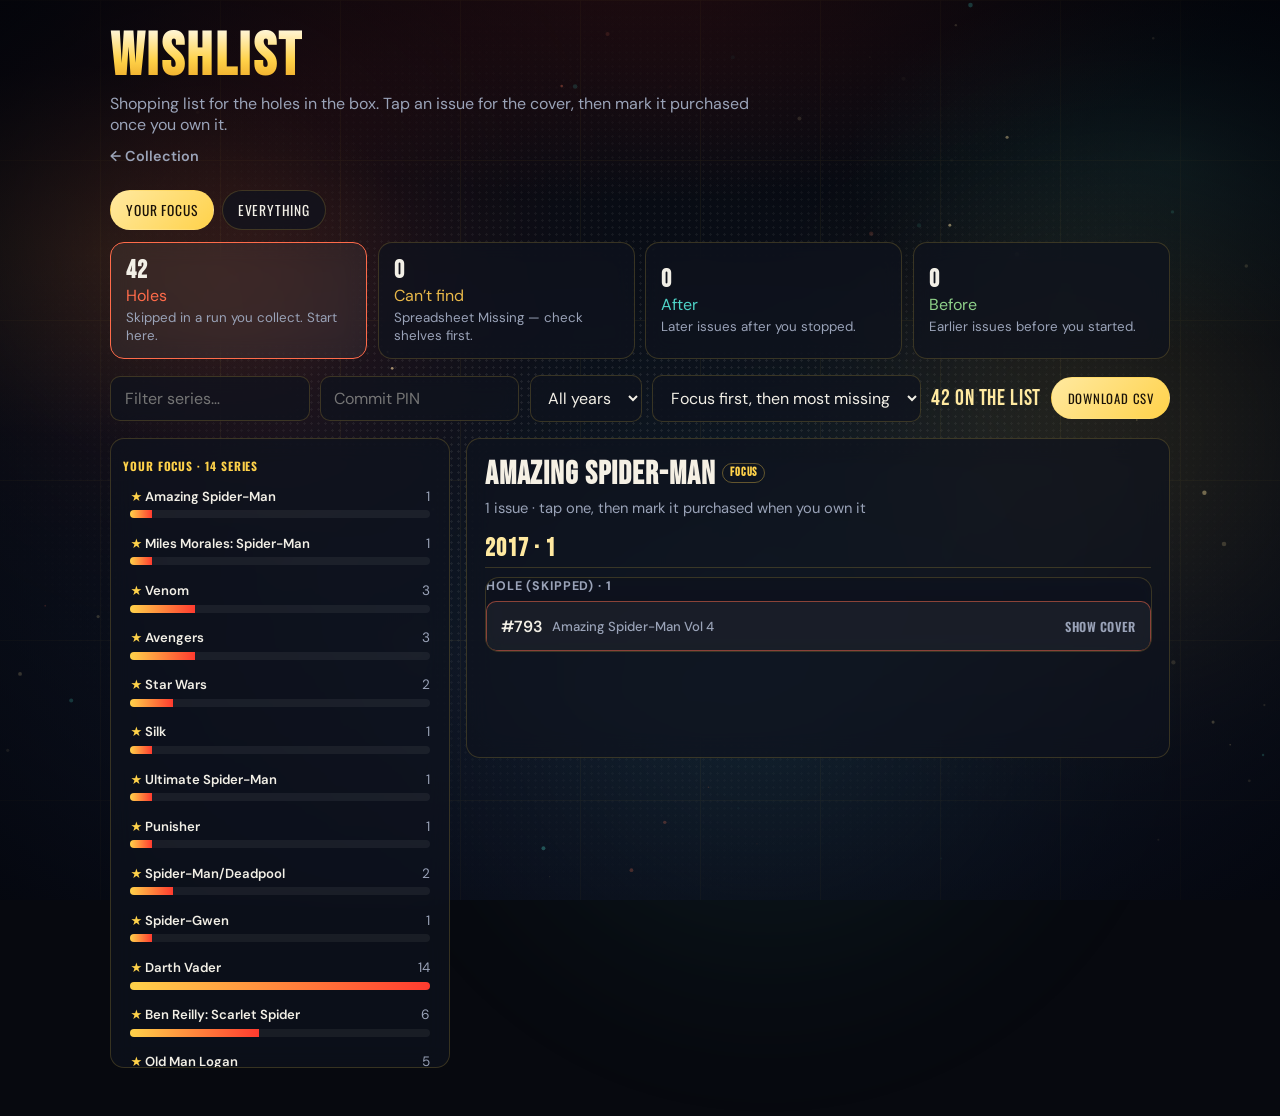
==== commit e4d5e819: "Publish static snapshot 2026-11-07 09:50." ====
--- a/buy.html
+++ b/buy.html
@@ -376,7 +376,7 @@
     const CFG = window.PANELBOOK_CONFIG || {};
     const PIN_KEY = "panelbook_commit_pin";
     const BOUGHT_KEY = "longbox_wishlist_bought_v1";
-    let ALL = [{"series": "All-New Wolverine", "volume": "All-New Wolverine Vol 1", "vol": "1", "issue": "15", "year": "2016", "kind": "hole"}, {"series": "Amazing Spider-Man", "volume": "Amazing Spider-Man Vol 4", "vol": "4", "issue": "793", "year": "2017", "kind": "hole"}, {"series": "Avengers", "volume": "Avengers Vol 8", "vol": "8", "issue": "4", "year": "2018", "kind": "hole"}, {"series": "Avengers", "volume": "Avengers Vol 8", "vol": "8", "issue": "39", "year": "2018", "kind": "hole"}, {"series": "Avengers", "volume": "Avengers Vol 8", "vol": "8", "issue": "40", "year": "2018", "kind": "hole"}, {"series": "Ben Reilly: Scarlet Spider", "volume": "Ben Reilly: Scarlet Spider Vol 1", "vol": "1", "issue": "19", "year": "2018", "kind": "hole"}, {"series": "Darth Vader", "volume": "Darth Vader Vol 1", "vol": "1", "issue": "23", "year": "2015", "kind": "hole"}, {"series": "Inhumans: Attilan Rising", "volume": "Inhumans: Attilan Rising Vol 1", "vol": "1", "issue": "5", "year": "2015", "kind": "after"}, {"series": "Ironheart", "volume": "Ironheart Vol 1", "vol": "1", "issue": "3", "year": "2019", "kind": "after"}, {"series": "Ironheart", "volume": "Ironheart Vol 1", "vol": "1", "issue": "4", "year": "2019", "kind": "after"}, {"series": "Ironheart", "volume": "Ironheart Vol 1", "vol": "1", "issue": "5", "year": "2019", "kind": "after"}, {"series": "Ironheart", "volume": "Ironheart Vol 1", "vol": "1", "issue": "6", "year": "2019", "kind": "after"}, {"series": "Ironheart", "volume": "Ironheart Vol 1", "vol": "1", "issue": "7", "year": "2019", "kind": "after"}, {"series": "Ironheart", "volume": "Ironheart Vol 1", "vol": "1", "issue": "8", "year": "2019", "kind": "after"}, {"series": "Ironheart", "volume": "Ironheart Vol 1", "vol": "1", "issue": "9", "year": "2019", "kind": "after"}, {"series": "Ironheart", "volume": "Ironheart Vol 1", "vol": "1", "issue": "10", "year": "2019", "kind": "after"}, {"series": "Ironheart", "volume": "Ironheart Vol 1", "vol": "1", "issue": "11", "year": "2018", "kind": "after"}, {"series": "Ironheart", "volume": "Ironheart Vol 1", "vol": "1", "issue": "12", "year": "2018", "kind": "after"}, {"series": "Laura Kinney: Wolverine", "volume": "Laura Kinney: Wolverine Vol 1", "vol": "1", "issue": "7", "year": "2025", "kind": "hole"}, {"series": "Old Man Logan", "volume": "Old Man Logan Vol 2", "vol": "2", "issue": "43", "year": "2018", "kind": "hole"}, {"series": "Peter Parker: The Spectacular Spider-Man", "volume": "Peter Parker: The Spectacular Spider-Man Vol 1", "vol": "1", "issue": "310", "year": "2018", "kind": "hole"}, {"series": "Punisher", "volume": "Punisher Vol 11", "vol": "11", "issue": "226", "year": "2018", "kind": "hole"}, {"series": "Savage Avengers", "volume": "Savage Avengers Vol 1", "vol": "1", "issue": "2", "year": "2019", "kind": "hole"}, {"series": "Silk", "volume": "Silk Vol 5", "vol": "5", "issue": "4", "year": "2023", "kind": "hole"}, {"series": "Spider-Gwen", "volume": "Spider-Gwen Vol 2", "vol": "2", "issue": "2", "year": "2015", "kind": "hole"}, {"series": "Spider-Man/Deadpool", "volume": "Spider-Man/Deadpool Vol 1", "vol": "1", "issue": "22", "year": "2017", "kind": "hole"}, {"series": "Spider-Man/Deadpool", "volume": "Spider-Man/Deadpool Vol 1", "vol": "1", "issue": "24", "year": "2017", "kind": "hole"}, {"series": "Star Wars", "volume": "Star Wars Vol 3", "vol": "3", "issue": "10", "year": "2021", "kind": "hole"}, {"series": "Star Wars", "volume": "Star Wars Vol 3", "vol": "3", "issue": "11", "year": "2021", "kind": "hole"}, {"series": "Star Wars: Kanan", "volume": "Star Wars: Kanan Vol 1", "vol": "1", "issue": "6", "year": "2015", "kind": "hole"}, {"series": "Star Wars: Kanan", "volume": "Star Wars: Kanan Vol 1", "vol": "1", "issue": "7", "year": "2015", "kind": "hole"}, {"series": "Star Wars: Kanan", "volume": "Star Wars: Kanan Vol 1", "vol": "1", "issue": "8", "year": "2015", "kind": "hole"}, {"series": "Steve Rogers: Captain America", "volume": "Steve Rogers: Captain America Vol 1", "vol": "1", "issue": "8", "year": "2016", "kind": "hole"}, {"series": "Steve Rogers: Captain America", "volume": "Steve Rogers: Captain America Vol 1", "vol": "1", "issue": "9", "year": "2016", "kind": "hole"}, {"series": "The Mighty Thor", "volume": "The Mighty Thor Vol 2", "vol": "2", "issue": "10", "year": "2015", "kind": "hole"}, {"series": "The Spectacular Spider-Men", "volume": "The Spectacular Spider-Men Vol 1", "vol": "1", "issue": "9", "year": "2024", "kind": "hole"}, {"series": "The Spectacular Spider-Men", "volume": "The Spectacular Spider-Men Vol 1", "vol": "1", "issue": "10", "year": "2024", "kind": "hole"}, {"series": "The Spectacular Spider-Men", "volume": "The Spectacular Spider-Men Vol 1", "vol": "1", "issue": "11", "year": "2024", "kind": "hole"}, {"series": "The Spectacular Spider-Men", "volume": "The Spectacular Spider-Men Vol 1", "vol": "1", "issue": "13", "year": "2024", "kind": "after"}, {"series": "The Spectacular Spider-Men", "volume": "The Spectacular Spider-Men Vol 1", "vol": "1", "issue": "14", "year": "2024", "kind": "after"}, {"series": "The Spectacular Spider-Men", "volume": "The Spectacular Spider-Men Vol 1", "vol": "1", "issue": "15", "year": "2024", "kind": "after"}, {"series": "Tony Stark: Iron Man", "volume": "Tony Stark: Iron Man Vol 1", "vol": "1", "issue": "2", "year": "2018", "kind": "hole"}, {"series": "Ultimate Spider-Man", "volume": "Ultimate Spider-Man Vol 3", "vol": "3", "issue": "24", "year": "2026", "kind": "after"}, {"series": "Venom", "volume": "Venom Vol 3", "vol": "3", "issue": "2", "year": "2016", "kind": "hole"}, {"series": "Venom", "volume": "Venom Vol 3", "vol": "3", "issue": "3", "year": "2017", "kind": "hole"}, {"series": "Venom", "volume": "Venom Vol 6", "vol": "6", "issue": "257", "year": "2025", "kind": "hole"}, {"series": "Venom War: Spider-Man", "volume": "Venom War: Spider-Man Vol 1", "vol": "1", "issue": "1", "year": "2024", "kind": "hole"}, {"series": "War of the Realms", "volume": "War of the Realms Vol 1", "vol": "1", "issue": "6", "year": "2019", "kind": "after"}, {"series": "Web Warriors", "volume": "Web Warriors Vol 1", "vol": "1", "issue": "2", "year": "2015", "kind": "hole"}, {"series": "Web Warriors", "volume": "Web Warriors Vol 1", "vol": "1", "issue": "4", "year": "2015", "kind": "after"}, {"series": "Web Warriors", "volume": "Web Warriors Vol 1", "vol": "1", "issue": "5", "year": "2015", "kind": "after"}, {"series": "Web Warriors", "volume": "Web Warriors Vol 1", "vol": "1", "issue": "6", "year": "2015", "kind": "after"}, {"series": "Web Warriors", "volume": "Web Warriors Vol 1", "vol": "1", "issue": "7", "year": "2015", "kind": "after"}, {"series": "Web Warriors", "volume": "Web Warriors Vol 1", "vol": "1", "issue": "8", "year": "2015", "kind": "after"}, {"series": "Web Warriors", "volume": "Web Warriors Vol 1", "vol": "1", "issue": "9", "year": "2015", "kind": "after"}, {"series": "Web Warriors", "volume": "Web Warriors Vol 1", "vol": "1", "issue": "10", "year": "2015", "kind": "after"}, {"series": "Web Warriors", "volume": "Web Warriors Vol 1", "vol": "1", "issue": "11", "year": "2015", "kind": "after"}, {"series": "Years of Future Past", "volume": "Years of Future Past Vol 1", "vol": "1", "issue": "5", "year": "2015", "kind": "after"}];
+    let ALL = [{"series": "All-New Wolverine", "volume": "All-New Wolverine Vol 1", "vol": "1", "issue": "15", "year": "2016", "kind": "hole"}, {"series": "Amazing Spider-Man", "volume": "Amazing Spider-Man Vol 4", "vol": "4", "issue": "793", "year": "2017", "kind": "hole"}, {"series": "Avengers", "volume": "Avengers Vol 8", "vol": "8", "issue": "4", "year": "2018", "kind": "hole"}, {"series": "Avengers", "volume": "Avengers Vol 8", "vol": "8", "issue": "39", "year": "2018", "kind": "hole"}, {"series": "Avengers", "volume": "Avengers Vol 8", "vol": "8", "issue": "40", "year": "2018", "kind": "hole"}, {"series": "Ben Reilly: Scarlet Spider", "volume": "Ben Reilly: Scarlet Spider Vol 1", "vol": "1", "issue": "19", "year": "2018", "kind": "hole"}, {"series": "Ben Reilly: Scarlet Spider", "volume": "Ben Reilly: Scarlet Spider Vol 1", "vol": "1", "issue": "21", "year": "2018", "kind": "hole"}, {"series": "Ben Reilly: Scarlet Spider", "volume": "Ben Reilly: Scarlet Spider Vol 1", "vol": "1", "issue": "22", "year": "2018", "kind": "hole"}, {"series": "Ben Reilly: Scarlet Spider", "volume": "Ben Reilly: Scarlet Spider Vol 1", "vol": "1", "issue": "23", "year": "2018", "kind": "hole"}, {"series": "Ben Reilly: Scarlet Spider", "volume": "Ben Reilly: Scarlet Spider Vol 1", "vol": "1", "issue": "24", "year": "2018", "kind": "hole"}, {"series": "Ben Reilly: Scarlet Spider", "volume": "Ben Reilly: Scarlet Spider Vol 1", "vol": "1", "issue": "25", "year": "2018", "kind": "hole"}, {"series": "Darth Vader", "volume": "Darth Vader Vol 1", "vol": "1", "issue": "23", "year": "2015", "kind": "hole"}, {"series": "Darth Vader", "volume": "Darth Vader Vol 2", "vol": "2", "issue": "18", "year": "2017", "kind": "hole"}, {"series": "Darth Vader", "volume": "Darth Vader Vol 2", "vol": "2", "issue": "19", "year": "2017", "kind": "hole"}, {"series": "Darth Vader", "volume": "Darth Vader Vol 2", "vol": "2", "issue": "20", "year": "2017", "kind": "hole"}, {"series": "Darth Vader", "volume": "Darth Vader Vol 2", "vol": "2", "issue": "21", "year": "2017", "kind": "hole"}, {"series": "Darth Vader", "volume": "Darth Vader Vol 2", "vol": "2", "issue": "22", "year": "2017", "kind": "hole"}, {"series": "Darth Vader", "volume": "Darth Vader Vol 2", "vol": "2", "issue": "23", "year": "2017", "kind": "hole"}, {"series": "Darth Vader", "volume": "Darth Vader Vol 2", "vol": "2", "issue": "24", "year": "2017", "kind": "hole"}, {"series": "Darth Vader", "volume": "Darth Vader Vol 2", "vol": "2", "issue": "25", "year": "2017", "kind": "hole"}, {"series": "Darth Vader", "volume": "Darth Vader Vol 3", "vol": "3", "issue": "1", "year": "2020", "kind": "hole"}, {"series": "Darth Vader", "volume": "Darth Vader Vol 3", "vol": "3", "issue": "2", "year": "2020", "kind": "hole"}, {"series": "Darth Vader", "volume": "Darth Vader Vol 3", "vol": "3", "issue": "3", "year": "2020", "kind": "hole"}, {"series": "Darth Vader", "volume": "Darth Vader Vol 3", "vol": "3", "issue": "4", "year": "2020", "kind": "hole"}, {"series": "Darth Vader", "volume": "Darth Vader Vol 3", "vol": "3", "issue": "5", "year": "2020", "kind": "hole"}, {"series": "Inhumans: Attilan Rising", "volume": "Inhumans: Attilan Rising Vol 1", "vol": "1", "issue": "1", "year": "2015", "kind": "hole"}, {"series": "Inhumans: Attilan Rising", "volume": "Inhumans: Attilan Rising Vol 1", "vol": "1", "issue": "5", "year": "2015", "kind": "hole"}, {"series": "Ironheart", "volume": "Ironheart Vol 1", "vol": "1", "issue": "3", "year": "2019", "kind": "hole"}, {"series": "Ironheart", "volume": "Ironheart Vol 1", "vol": "1", "issue": "4", "year": "2019", "kind": "hole"}, {"series": "Ironheart", "volume": "Ironheart Vol 1", "vol": "1", "issue": "5", "year": "2019", "kind": "hole"}, {"series": "Ironheart", "volume": "Ironheart Vol 1", "vol": "1", "issue": "6", "year": "2019", "kind": "hole"}, {"series": "Ironheart", "volume": "Ironheart Vol 1", "vol": "1", "issue": "7", "year": "2019", "kind": "hole"}, {"series": "Ironheart", "volume": "Ironheart Vol 1", "vol": "1", "issue": "8", "year": "2019", "kind": "hole"}, {"series": "Ironheart", "volume": "Ironheart Vol 1", "vol": "1", "issue": "9", "year": "2019", "kind": "hole"}, {"series": "Ironheart", "volume": "Ironheart Vol 1", "vol": "1", "issue": "10", "year": "2019", "kind": "hole"}, {"series": "Ironheart", "volume": "Ironheart Vol 1", "vol": "1", "issue": "11", "year": "2018", "kind": "hole"}, {"series": "Ironheart", "volume": "Ironheart Vol 1", "vol": "1", "issue": "12", "year": "2018", "kind": "hole"}, {"series": "Laura Kinney: Wolverine", "volume": "Laura Kinney: Wolverine Vol 1", "vol": "1", "issue": "7", "year": "2025", "kind": "hole"}, {"series": "Miles Morales: Spider-Man", "volume": "Miles Morales: Spider-Man Vol 2", "vol": "2", "issue": "42", "year": "2026", "kind": "hole"}, {"series": "Old Man Logan", "volume": "Old Man Logan Vol 2", "vol": "2", "issue": "43", "year": "2018", "kind": "hole"}, {"series": "Old Man Logan", "volume": "Old Man Logan Vol 2", "vol": "2", "issue": "47", "year": "2018", "kind": "hole"}, {"series": "Old Man Logan", "volume": "Old Man Logan Vol 2", "vol": "2", "issue": "48", "year": "2018", "kind": "hole"}, {"series": "Old Man Logan", "volume": "Old Man Logan Vol 2", "vol": "2", "issue": "49", "year": "2018", "kind": "hole"}, {"series": "Old Man Logan", "volume": "Old Man Logan Vol 2", "vol": "2", "issue": "50", "year": "2018", "kind": "hole"}, {"series": "Peter Parker: The Spectacular Spider-Man", "volume": "Peter Parker: The Spectacular Spider-Man Vol 1", "vol": "1", "issue": "310", "year": "2018", "kind": "hole"}, {"series": "Punisher", "volume": "Punisher Vol 11", "vol": "11", "issue": "226", "year": "2018", "kind": "hole"}, {"series": "Savage Avengers", "volume": "Savage Avengers Vol 1", "vol": "1", "issue": "2", "year": "2019", "kind": "hole"}, {"series": "Silk", "volume": "Silk Vol 5", "vol": "5", "issue": "4", "year": "2023", "kind": "hole"}, {"series": "Spider-Gwen", "volume": "Spider-Gwen Vol 2", "vol": "2", "issue": "2", "year": "2015", "kind": "hole"}, {"series": "Spider-Man/Deadpool", "volume": "Spider-Man/Deadpool Vol 1", "vol": "1", "issue": "22", "year": "2017", "kind": "hole"}, {"series": "Spider-Man/Deadpool", "volume": "Spider-Man/Deadpool Vol 1", "vol": "1", "issue": "24", "year": "2017", "kind": "hole"}, {"series": "Star Wars", "volume": "Star Wars Vol 3", "vol": "3", "issue": "10", "year": "2021", "kind": "hole"}, {"series": "Star Wars", "volume": "Star Wars Vol 3", "vol": "3", "issue": "11", "year": "2021", "kind": "hole"}, {"series": "Star Wars: Kanan", "volume": "Star Wars: Kanan Vol 1", "vol": "1", "issue": "6", "year": "2015", "kind": "hole"}, {"series": "Star Wars: Kanan", "volume": "Star Wars: Kanan Vol 1", "vol": "1", "issue": "7", "year": "2015", "kind": "hole"}, {"series": "Star Wars: Kanan", "volume": "Star Wars: Kanan Vol 1", "vol": "1", "issue": "8", "year": "2015", "kind": "hole"}, {"series": "Steve Rogers: Captain America", "volume": "Steve Rogers: Captain America Vol 1", "vol": "1", "issue": "8", "year": "2016", "kind": "hole"}, {"series": "Steve Rogers: Captain America", "volume": "Steve Rogers: Captain America Vol 1", "vol": "1", "issue": "9", "year": "2016", "kind": "hole"}, {"series": "The Mighty Thor", "volume": "The Mighty Thor Vol 2", "vol": "2", "issue": "10", "year": "2015", "kind": "hole"}, {"series": "The Spectacular Spider-Men", "volume": "The Spectacular Spider-Men Vol 1", "vol": "1", "issue": "9", "year": "2024", "kind": "hole"}, {"series": "The Spectacular Spider-Men", "volume": "The Spectacular Spider-Men Vol 1", "vol": "1", "issue": "10", "year": "2024", "kind": "hole"}, {"series": "The Spectacular Spider-Men", "volume": "The Spectacular Spider-Men Vol 1", "vol": "1", "issue": "11", "year": "2024", "kind": "hole"}, {"series": "The Spectacular Spider-Men", "volume": "The Spectacular Spider-Men Vol 1", "vol": "1", "issue": "13", "year": "2024", "kind": "hole"}, {"series": "The Spectacular Spider-Men", "volume": "The Spectacular Spider-Men Vol 1", "vol": "1", "issue": "14", "year": "2024", "kind": "hole"}, {"series": "The Spectacular Spider-Men", "volume": "The Spectacular Spider-Men Vol 1", "vol": "1", "issue": "15", "year": "2024", "kind": "hole"}, {"series": "Tony Stark: Iron Man", "volume": "Tony Stark: Iron Man Vol 1", "vol": "1", "issue": "2", "year": "2018", "kind": "hole"}, {"series": "Ultimate Spider-Man", "volume": "Ultimate Spider-Man Vol 3", "vol": "3", "issue": "24", "year": "2026", "kind": "hole"}, {"series": "Venom", "volume": "Venom Vol 3", "vol": "3", "issue": "2", "year": "2016", "kind": "hole"}, {"series": "Venom", "volume": "Venom Vol 3", "vol": "3", "issue": "3", "year": "2017", "kind": "hole"}, {"series": "Venom", "volume": "Venom Vol 6", "vol": "6", "issue": "257", "year": "2025", "kind": "hole"}, {"series": "Venom War: Spider-Man", "volume": "Venom War: Spider-Man Vol 1", "vol": "1", "issue": "1", "year": "2024", "kind": "hole"}, {"series": "War of the Realms", "volume": "War of the Realms Vol 1", "vol": "1", "issue": "6", "year": "2019", "kind": "hole"}, {"series": "Web Warriors", "volume": "Web Warriors Vol 1", "vol": "1", "issue": "2", "year": "2015", "kind": "hole"}, {"series": "Web Warriors", "volume": "Web Warriors Vol 1", "vol": "1", "issue": "4", "year": "2015", "kind": "hole"}, {"series": "Web Warriors", "volume": "Web Warriors Vol 1", "vol": "1", "issue": "5", "year": "2015", "kind": "hole"}, {"series": "Web Warriors", "volume": "Web Warriors Vol 1", "vol": "1", "issue": "6", "year": "2015", "kind": "hole"}, {"series": "Web Warriors", "volume": "Web Warriors Vol 1", "vol": "1", "issue": "7", "year": "2015", "kind": "hole"}, {"series": "Web Warriors", "volume": "Web Warriors Vol 1", "vol": "1", "issue": "8", "year": "2015", "kind": "hole"}, {"series": "Web Warriors", "volume": "Web Warriors Vol 1", "vol": "1", "issue": "9", "year": "2015", "kind": "hole"}, {"series": "Web Warriors", "volume": "Web Warriors Vol 1", "vol": "1", "issue": "10", "year": "2015", "kind": "hole"}, {"series": "Web Warriors", "volume": "Web Warriors Vol 1", "vol": "1", "issue": "11", "year": "2015", "kind": "hole"}, {"series": "Years of Future Past", "volume": "Years of Future Past Vol 1", "vol": "1", "issue": "5", "year": "2015", "kind": "hole"}];
     const FOCUS = new Set(["Amazing Spider-Man", "Miles Morales: Spider-Man", "Venom", "Star Wars", "Avengers", "Immortal Hulk", "Superior Spider-Man", "Silk", "Thor", "Ultimate Spider-Man", "Red Goblin", "Spider-Man", "Captain America", "Punisher", "Ultimates", "Daredevil", "Miles Morales: Ultimate Spider-Man", "Spider-Man 2099", "Spider-Man/Deadpool", "Spider-Gwen", "Friendly Neighborhood Spider-Man", "Darth Vader", "Old Man Logan", "Ben Reilly: Scarlet Spider", "Peter Parker: The Spectacular Spider-Man", "Fantastic Four", "Eddie Brock: Carnage"]);
     const FOCUS_SCORE = {"Amazing Spider-Man": 190.0, "Miles Morales: Spider-Man": 190.0, "Venom": 125.0, "Star Wars": 110.0, "Avengers": 110.0, "Immortal Hulk": 110.0, "Superior Spider-Man": 97.0, "Silk": 97.0, "Thor": 95.0, "Ultimate Spider-Man": 90.0, "Red Goblin": 87.0, "Spider-Man": 77.0, "Captain America": 75.0, "Punisher": 75.0, "Ultimates": 75.0, "Daredevil": 75.0, "Miles Morales: Ultimate Spider-Man": 75.0, "Spider-Man 2099": 65.0, "Spider-Man/Deadpool": 65.0, "Spider-Gwen": 65.0, "Friendly Neighborhood Spider-Man": 62.0, "Darth Vader": 50.0, "Old Man Logan": 50.0, "Ben Reilly: Scarlet Spider": 50.0, "Peter Parker: The Spectacular Spider-Man": 50.0, "Fantastic Four": 47.0, "Eddie Brock: Carnage": 47.0};
 
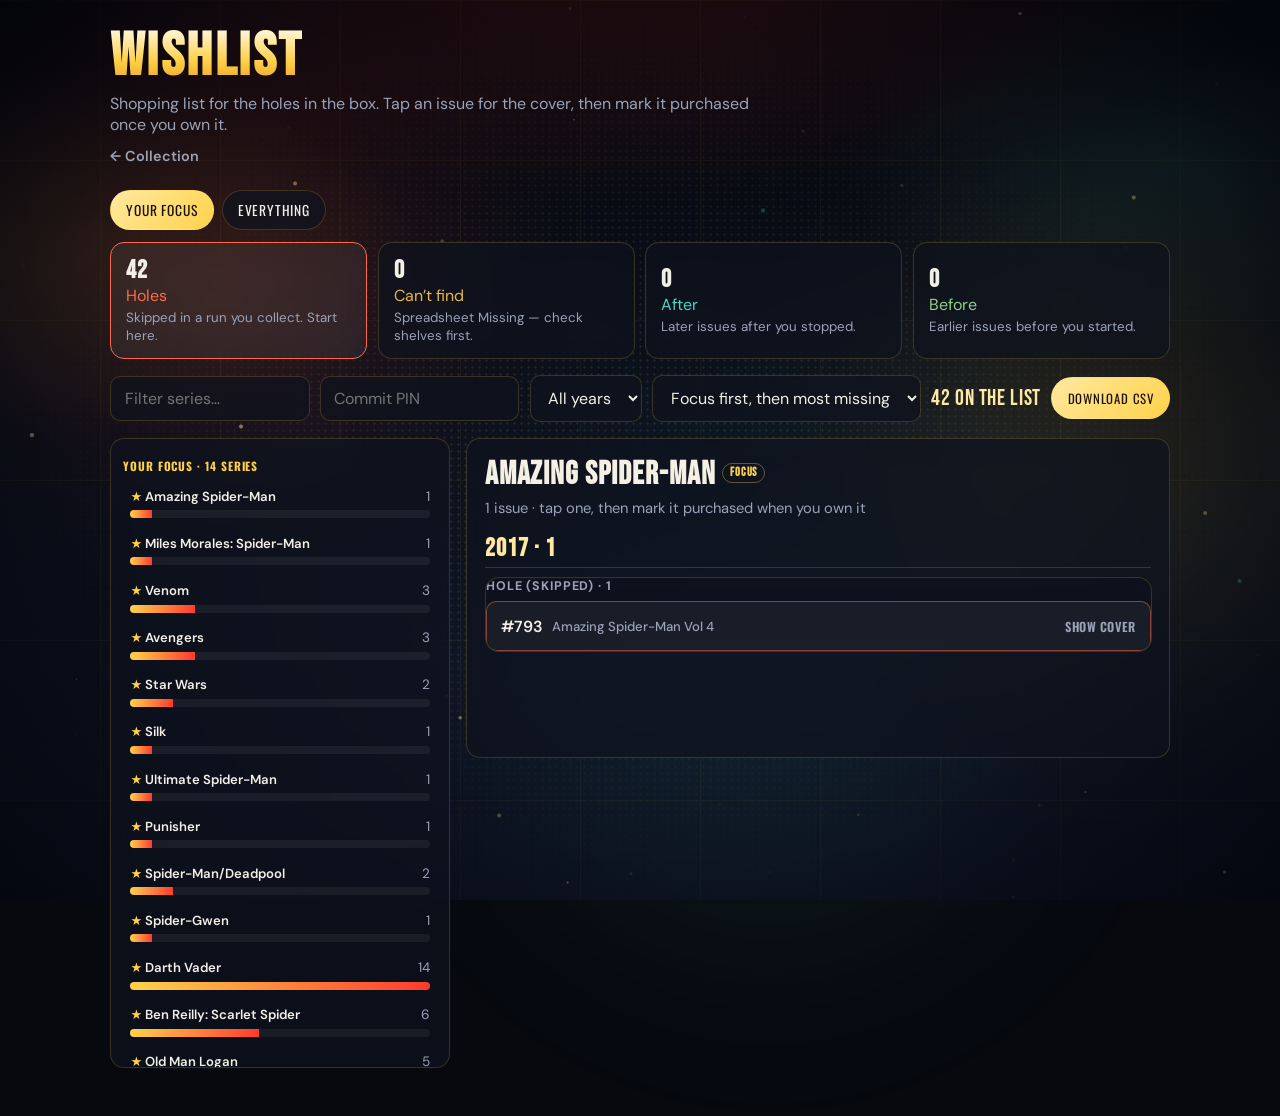
==== commit 2cfbfa66: "Publish the wishlist fix so accidental purchases show as still needed." ====
--- a/buy.html
+++ b/buy.html
@@ -376,7 +376,8 @@
     const CFG = window.PANELBOOK_CONFIG || {};
     const PIN_KEY = "panelbook_commit_pin";
     const BOUGHT_KEY = "longbox_wishlist_bought_v1";
-    let ALL = [{"series": "All-New Wolverine", "volume": "All-New Wolverine Vol 1", "vol": "1", "issue": "15", "year": "2016", "kind": "hole"}, {"series": "Amazing Spider-Man", "volume": "Amazing Spider-Man Vol 4", "vol": "4", "issue": "793", "year": "2017", "kind": "hole"}, {"series": "Avengers", "volume": "Avengers Vol 8", "vol": "8", "issue": "4", "year": "2018", "kind": "hole"}, {"series": "Avengers", "volume": "Avengers Vol 8", "vol": "8", "issue": "39", "year": "2018", "kind": "hole"}, {"series": "Avengers", "volume": "Avengers Vol 8", "vol": "8", "issue": "40", "year": "2018", "kind": "hole"}, {"series": "Ben Reilly: Scarlet Spider", "volume": "Ben Reilly: Scarlet Spider Vol 1", "vol": "1", "issue": "19", "year": "2018", "kind": "hole"}, {"series": "Ben Reilly: Scarlet Spider", "volume": "Ben Reilly: Scarlet Spider Vol 1", "vol": "1", "issue": "21", "year": "2018", "kind": "hole"}, {"series": "Ben Reilly: Scarlet Spider", "volume": "Ben Reilly: Scarlet Spider Vol 1", "vol": "1", "issue": "22", "year": "2018", "kind": "hole"}, {"series": "Ben Reilly: Scarlet Spider", "volume": "Ben Reilly: Scarlet Spider Vol 1", "vol": "1", "issue": "23", "year": "2018", "kind": "hole"}, {"series": "Ben Reilly: Scarlet Spider", "volume": "Ben Reilly: Scarlet Spider Vol 1", "vol": "1", "issue": "24", "year": "2018", "kind": "hole"}, {"series": "Ben Reilly: Scarlet Spider", "volume": "Ben Reilly: Scarlet Spider Vol 1", "vol": "1", "issue": "25", "year": "2018", "kind": "hole"}, {"series": "Darth Vader", "volume": "Darth Vader Vol 1", "vol": "1", "issue": "23", "year": "2015", "kind": "hole"}, {"series": "Darth Vader", "volume": "Darth Vader Vol 2", "vol": "2", "issue": "18", "year": "2017", "kind": "hole"}, {"series": "Darth Vader", "volume": "Darth Vader Vol 2", "vol": "2", "issue": "19", "year": "2017", "kind": "hole"}, {"series": "Darth Vader", "volume": "Darth Vader Vol 2", "vol": "2", "issue": "20", "year": "2017", "kind": "hole"}, {"series": "Darth Vader", "volume": "Darth Vader Vol 2", "vol": "2", "issue": "21", "year": "2017", "kind": "hole"}, {"series": "Darth Vader", "volume": "Darth Vader Vol 2", "vol": "2", "issue": "22", "year": "2017", "kind": "hole"}, {"series": "Darth Vader", "volume": "Darth Vader Vol 2", "vol": "2", "issue": "23", "year": "2017", "kind": "hole"}, {"series": "Darth Vader", "volume": "Darth Vader Vol 2", "vol": "2", "issue": "24", "year": "2017", "kind": "hole"}, {"series": "Darth Vader", "volume": "Darth Vader Vol 2", "vol": "2", "issue": "25", "year": "2017", "kind": "hole"}, {"series": "Darth Vader", "volume": "Darth Vader Vol 3", "vol": "3", "issue": "1", "year": "2020", "kind": "hole"}, {"series": "Darth Vader", "volume": "Darth Vader Vol 3", "vol": "3", "issue": "2", "year": "2020", "kind": "hole"}, {"series": "Darth Vader", "volume": "Darth Vader Vol 3", "vol": "3", "issue": "3", "year": "2020", "kind": "hole"}, {"series": "Darth Vader", "volume": "Darth Vader Vol 3", "vol": "3", "issue": "4", "year": "2020", "kind": "hole"}, {"series": "Darth Vader", "volume": "Darth Vader Vol 3", "vol": "3", "issue": "5", "year": "2020", "kind": "hole"}, {"series": "Inhumans: Attilan Rising", "volume": "Inhumans: Attilan Rising Vol 1", "vol": "1", "issue": "1", "year": "2015", "kind": "hole"}, {"series": "Inhumans: Attilan Rising", "volume": "Inhumans: Attilan Rising Vol 1", "vol": "1", "issue": "5", "year": "2015", "kind": "hole"}, {"series": "Ironheart", "volume": "Ironheart Vol 1", "vol": "1", "issue": "3", "year": "2019", "kind": "hole"}, {"series": "Ironheart", "volume": "Ironheart Vol 1", "vol": "1", "issue": "4", "year": "2019", "kind": "hole"}, {"series": "Ironheart", "volume": "Ironheart Vol 1", "vol": "1", "issue": "5", "year": "2019", "kind": "hole"}, {"series": "Ironheart", "volume": "Ironheart Vol 1", "vol": "1", "issue": "6", "year": "2019", "kind": "hole"}, {"series": "Ironheart", "volume": "Ironheart Vol 1", "vol": "1", "issue": "7", "year": "2019", "kind": "hole"}, {"series": "Ironheart", "volume": "Ironheart Vol 1", "vol": "1", "issue": "8", "year": "2019", "kind": "hole"}, {"series": "Ironheart", "volume": "Ironheart Vol 1", "vol": "1", "issue": "9", "year": "2019", "kind": "hole"}, {"series": "Ironheart", "volume": "Ironheart Vol 1", "vol": "1", "issue": "10", "year": "2019", "kind": "hole"}, {"series": "Ironheart", "volume": "Ironheart Vol 1", "vol": "1", "issue": "11", "year": "2018", "kind": "hole"}, {"series": "Ironheart", "volume": "Ironheart Vol 1", "vol": "1", "issue": "12", "year": "2018", "kind": "hole"}, {"series": "Laura Kinney: Wolverine", "volume": "Laura Kinney: Wolverine Vol 1", "vol": "1", "issue": "7", "year": "2025", "kind": "hole"}, {"series": "Miles Morales: Spider-Man", "volume": "Miles Morales: Spider-Man Vol 2", "vol": "2", "issue": "42", "year": "2026", "kind": "hole"}, {"series": "Old Man Logan", "volume": "Old Man Logan Vol 2", "vol": "2", "issue": "43", "year": "2018", "kind": "hole"}, {"series": "Old Man Logan", "volume": "Old Man Logan Vol 2", "vol": "2", "issue": "47", "year": "2018", "kind": "hole"}, {"series": "Old Man Logan", "volume": "Old Man Logan Vol 2", "vol": "2", "issue": "48", "year": "2018", "kind": "hole"}, {"series": "Old Man Logan", "volume": "Old Man Logan Vol 2", "vol": "2", "issue": "49", "year": "2018", "kind": "hole"}, {"series": "Old Man Logan", "volume": "Old Man Logan Vol 2", "vol": "2", "issue": "50", "year": "2018", "kind": "hole"}, {"series": "Peter Parker: The Spectacular Spider-Man", "volume": "Peter Parker: The Spectacular Spider-Man Vol 1", "vol": "1", "issue": "310", "year": "2018", "kind": "hole"}, {"series": "Punisher", "volume": "Punisher Vol 11", "vol": "11", "issue": "226", "year": "2018", "kind": "hole"}, {"series": "Savage Avengers", "volume": "Savage Avengers Vol 1", "vol": "1", "issue": "2", "year": "2019", "kind": "hole"}, {"series": "Silk", "volume": "Silk Vol 5", "vol": "5", "issue": "4", "year": "2023", "kind": "hole"}, {"series": "Spider-Gwen", "volume": "Spider-Gwen Vol 2", "vol": "2", "issue": "2", "year": "2015", "kind": "hole"}, {"series": "Spider-Man/Deadpool", "volume": "Spider-Man/Deadpool Vol 1", "vol": "1", "issue": "22", "year": "2017", "kind": "hole"}, {"series": "Spider-Man/Deadpool", "volume": "Spider-Man/Deadpool Vol 1", "vol": "1", "issue": "24", "year": "2017", "kind": "hole"}, {"series": "Star Wars", "volume": "Star Wars Vol 3", "vol": "3", "issue": "10", "year": "2021", "kind": "hole"}, {"series": "Star Wars", "volume": "Star Wars Vol 3", "vol": "3", "issue": "11", "year": "2021", "kind": "hole"}, {"series": "Star Wars: Kanan", "volume": "Star Wars: Kanan Vol 1", "vol": "1", "issue": "6", "year": "2015", "kind": "hole"}, {"series": "Star Wars: Kanan", "volume": "Star Wars: Kanan Vol 1", "vol": "1", "issue": "7", "year": "2015", "kind": "hole"}, {"series": "Star Wars: Kanan", "volume": "Star Wars: Kanan Vol 1", "vol": "1", "issue": "8", "year": "2015", "kind": "hole"}, {"series": "Steve Rogers: Captain America", "volume": "Steve Rogers: Captain America Vol 1", "vol": "1", "issue": "8", "year": "2016", "kind": "hole"}, {"series": "Steve Rogers: Captain America", "volume": "Steve Rogers: Captain America Vol 1", "vol": "1", "issue": "9", "year": "2016", "kind": "hole"}, {"series": "The Mighty Thor", "volume": "The Mighty Thor Vol 2", "vol": "2", "issue": "10", "year": "2015", "kind": "hole"}, {"series": "The Spectacular Spider-Men", "volume": "The Spectacular Spider-Men Vol 1", "vol": "1", "issue": "9", "year": "2024", "kind": "hole"}, {"series": "The Spectacular Spider-Men", "volume": "The Spectacular Spider-Men Vol 1", "vol": "1", "issue": "10", "year": "2024", "kind": "hole"}, {"series": "The Spectacular Spider-Men", "volume": "The Spectacular Spider-Men Vol 1", "vol": "1", "issue": "11", "year": "2024", "kind": "hole"}, {"series": "The Spectacular Spider-Men", "volume": "The Spectacular Spider-Men Vol 1", "vol": "1", "issue": "13", "year": "2024", "kind": "hole"}, {"series": "The Spectacular Spider-Men", "volume": "The Spectacular Spider-Men Vol 1", "vol": "1", "issue": "14", "year": "2024", "kind": "hole"}, {"series": "The Spectacular Spider-Men", "volume": "The Spectacular Spider-Men Vol 1", "vol": "1", "issue": "15", "year": "2024", "kind": "hole"}, {"series": "Tony Stark: Iron Man", "volume": "Tony Stark: Iron Man Vol 1", "vol": "1", "issue": "2", "year": "2018", "kind": "hole"}, {"series": "Ultimate Spider-Man", "volume": "Ultimate Spider-Man Vol 3", "vol": "3", "issue": "24", "year": "2026", "kind": "hole"}, {"series": "Venom", "volume": "Venom Vol 3", "vol": "3", "issue": "2", "year": "2016", "kind": "hole"}, {"series": "Venom", "volume": "Venom Vol 3", "vol": "3", "issue": "3", "year": "2017", "kind": "hole"}, {"series": "Venom", "volume": "Venom Vol 6", "vol": "6", "issue": "257", "year": "2025", "kind": "hole"}, {"series": "Venom War: Spider-Man", "volume": "Venom War: Spider-Man Vol 1", "vol": "1", "issue": "1", "year": "2024", "kind": "hole"}, {"series": "War of the Realms", "volume": "War of the Realms Vol 1", "vol": "1", "issue": "6", "year": "2019", "kind": "hole"}, {"series": "Web Warriors", "volume": "Web Warriors Vol 1", "vol": "1", "issue": "2", "year": "2015", "kind": "hole"}, {"series": "Web Warriors", "volume": "Web Warriors Vol 1", "vol": "1", "issue": "4", "year": "2015", "kind": "hole"}, {"series": "Web Warriors", "volume": "Web Warriors Vol 1", "vol": "1", "issue": "5", "year": "2015", "kind": "hole"}, {"series": "Web Warriors", "volume": "Web Warriors Vol 1", "vol": "1", "issue": "6", "year": "2015", "kind": "hole"}, {"series": "Web Warriors", "volume": "Web Warriors Vol 1", "vol": "1", "issue": "7", "year": "2015", "kind": "hole"}, {"series": "Web Warriors", "volume": "Web Warriors Vol 1", "vol": "1", "issue": "8", "year": "2015", "kind": "hole"}, {"series": "Web Warriors", "volume": "Web Warriors Vol 1", "vol": "1", "issue": "9", "year": "2015", "kind": "hole"}, {"series": "Web Warriors", "volume": "Web Warriors Vol 1", "vol": "1", "issue": "10", "year": "2015", "kind": "hole"}, {"series": "Web Warriors", "volume": "Web Warriors Vol 1", "vol": "1", "issue": "11", "year": "2015", "kind": "hole"}, {"series": "Years of Future Past", "volume": "Years of Future Past Vol 1", "vol": "1", "issue": "5", "year": "2015", "kind": "hole"}];
+    const CATALOG = [{"series": "All-New Wolverine", "volume": "All-New Wolverine Vol 1", "vol": "1", "issue": "15", "year": "2016", "kind": "hole"}, {"series": "Amazing Spider-Man", "volume": "Amazing Spider-Man Vol 4", "vol": "4", "issue": "793", "year": "2017", "kind": "hole"}, {"series": "Avengers", "volume": "Avengers Vol 8", "vol": "8", "issue": "4", "year": "2018", "kind": "hole"}, {"series": "Avengers", "volume": "Avengers Vol 8", "vol": "8", "issue": "39", "year": "2018", "kind": "hole"}, {"series": "Avengers", "volume": "Avengers Vol 8", "vol": "8", "issue": "40", "year": "2018", "kind": "hole"}, {"series": "Ben Reilly: Scarlet Spider", "volume": "Ben Reilly: Scarlet Spider Vol 1", "vol": "1", "issue": "19", "year": "2018", "kind": "hole"}, {"series": "Ben Reilly: Scarlet Spider", "volume": "Ben Reilly: Scarlet Spider Vol 1", "vol": "1", "issue": "21", "year": "2018", "kind": "hole"}, {"series": "Ben Reilly: Scarlet Spider", "volume": "Ben Reilly: Scarlet Spider Vol 1", "vol": "1", "issue": "22", "year": "2018", "kind": "hole"}, {"series": "Ben Reilly: Scarlet Spider", "volume": "Ben Reilly: Scarlet Spider Vol 1", "vol": "1", "issue": "23", "year": "2018", "kind": "hole"}, {"series": "Ben Reilly: Scarlet Spider", "volume": "Ben Reilly: Scarlet Spider Vol 1", "vol": "1", "issue": "24", "year": "2018", "kind": "hole"}, {"series": "Ben Reilly: Scarlet Spider", "volume": "Ben Reilly: Scarlet Spider Vol 1", "vol": "1", "issue": "25", "year": "2018", "kind": "hole"}, {"series": "Darth Vader", "volume": "Darth Vader Vol 1", "vol": "1", "issue": "23", "year": "2015", "kind": "hole"}, {"series": "Darth Vader", "volume": "Darth Vader Vol 2", "vol": "2", "issue": "18", "year": "2017", "kind": "hole"}, {"series": "Darth Vader", "volume": "Darth Vader Vol 2", "vol": "2", "issue": "19", "year": "2017", "kind": "hole"}, {"series": "Darth Vader", "volume": "Darth Vader Vol 2", "vol": "2", "issue": "20", "year": "2017", "kind": "hole"}, {"series": "Darth Vader", "volume": "Darth Vader Vol 2", "vol": "2", "issue": "21", "year": "2017", "kind": "hole"}, {"series": "Darth Vader", "volume": "Darth Vader Vol 2", "vol": "2", "issue": "22", "year": "2017", "kind": "hole"}, {"series": "Darth Vader", "volume": "Darth Vader Vol 2", "vol": "2", "issue": "23", "year": "2017", "kind": "hole"}, {"series": "Darth Vader", "volume": "Darth Vader Vol 2", "vol": "2", "issue": "24", "year": "2017", "kind": "hole"}, {"series": "Darth Vader", "volume": "Darth Vader Vol 2", "vol": "2", "issue": "25", "year": "2017", "kind": "hole"}, {"series": "Darth Vader", "volume": "Darth Vader Vol 3", "vol": "3", "issue": "1", "year": "2020", "kind": "hole"}, {"series": "Darth Vader", "volume": "Darth Vader Vol 3", "vol": "3", "issue": "2", "year": "2020", "kind": "hole"}, {"series": "Darth Vader", "volume": "Darth Vader Vol 3", "vol": "3", "issue": "3", "year": "2020", "kind": "hole"}, {"series": "Darth Vader", "volume": "Darth Vader Vol 3", "vol": "3", "issue": "4", "year": "2020", "kind": "hole"}, {"series": "Darth Vader", "volume": "Darth Vader Vol 3", "vol": "3", "issue": "5", "year": "2020", "kind": "hole"}, {"series": "Inhumans: Attilan Rising", "volume": "Inhumans: Attilan Rising Vol 1", "vol": "1", "issue": "1", "year": "2015", "kind": "hole"}, {"series": "Inhumans: Attilan Rising", "volume": "Inhumans: Attilan Rising Vol 1", "vol": "1", "issue": "5", "year": "2015", "kind": "hole"}, {"series": "Ironheart", "volume": "Ironheart Vol 1", "vol": "1", "issue": "3", "year": "2019", "kind": "hole"}, {"series": "Ironheart", "volume": "Ironheart Vol 1", "vol": "1", "issue": "4", "year": "2019", "kind": "hole"}, {"series": "Ironheart", "volume": "Ironheart Vol 1", "vol": "1", "issue": "5", "year": "2019", "kind": "hole"}, {"series": "Ironheart", "volume": "Ironheart Vol 1", "vol": "1", "issue": "6", "year": "2019", "kind": "hole"}, {"series": "Ironheart", "volume": "Ironheart Vol 1", "vol": "1", "issue": "7", "year": "2019", "kind": "hole"}, {"series": "Ironheart", "volume": "Ironheart Vol 1", "vol": "1", "issue": "8", "year": "2019", "kind": "hole"}, {"series": "Ironheart", "volume": "Ironheart Vol 1", "vol": "1", "issue": "9", "year": "2019", "kind": "hole"}, {"series": "Ironheart", "volume": "Ironheart Vol 1", "vol": "1", "issue": "10", "year": "2019", "kind": "hole"}, {"series": "Ironheart", "volume": "Ironheart Vol 1", "vol": "1", "issue": "11", "year": "2018", "kind": "hole"}, {"series": "Ironheart", "volume": "Ironheart Vol 1", "vol": "1", "issue": "12", "year": "2018", "kind": "hole"}, {"series": "Laura Kinney: Wolverine", "volume": "Laura Kinney: Wolverine Vol 1", "vol": "1", "issue": "7", "year": "2025", "kind": "hole"}, {"series": "Miles Morales: Spider-Man", "volume": "Miles Morales: Spider-Man Vol 2", "vol": "2", "issue": "42", "year": "2026", "kind": "hole"}, {"series": "Old Man Logan", "volume": "Old Man Logan Vol 2", "vol": "2", "issue": "43", "year": "2018", "kind": "hole"}, {"series": "Old Man Logan", "volume": "Old Man Logan Vol 2", "vol": "2", "issue": "47", "year": "2018", "kind": "hole"}, {"series": "Old Man Logan", "volume": "Old Man Logan Vol 2", "vol": "2", "issue": "48", "year": "2018", "kind": "hole"}, {"series": "Old Man Logan", "volume": "Old Man Logan Vol 2", "vol": "2", "issue": "49", "year": "2018", "kind": "hole"}, {"series": "Old Man Logan", "volume": "Old Man Logan Vol 2", "vol": "2", "issue": "50", "year": "2018", "kind": "hole"}, {"series": "Peter Parker: The Spectacular Spider-Man", "volume": "Peter Parker: The Spectacular Spider-Man Vol 1", "vol": "1", "issue": "310", "year": "2018", "kind": "hole"}, {"series": "Punisher", "volume": "Punisher Vol 11", "vol": "11", "issue": "226", "year": "2018", "kind": "hole"}, {"series": "Savage Avengers", "volume": "Savage Avengers Vol 1", "vol": "1", "issue": "2", "year": "2019", "kind": "hole"}, {"series": "Silk", "volume": "Silk Vol 5", "vol": "5", "issue": "4", "year": "2023", "kind": "hole"}, {"series": "Spider-Gwen", "volume": "Spider-Gwen Vol 2", "vol": "2", "issue": "2", "year": "2015", "kind": "hole"}, {"series": "Spider-Man/Deadpool", "volume": "Spider-Man/Deadpool Vol 1", "vol": "1", "issue": "22", "year": "2017", "kind": "hole"}, {"series": "Spider-Man/Deadpool", "volume": "Spider-Man/Deadpool Vol 1", "vol": "1", "issue": "24", "year": "2017", "kind": "hole"}, {"series": "Star Wars", "volume": "Star Wars Vol 3", "vol": "3", "issue": "10", "year": "2021", "kind": "hole"}, {"series": "Star Wars", "volume": "Star Wars Vol 3", "vol": "3", "issue": "11", "year": "2021", "kind": "hole"}, {"series": "Star Wars: Kanan", "volume": "Star Wars: Kanan Vol 1", "vol": "1", "issue": "6", "year": "2015", "kind": "hole"}, {"series": "Star Wars: Kanan", "volume": "Star Wars: Kanan Vol 1", "vol": "1", "issue": "7", "year": "2015", "kind": "hole"}, {"series": "Star Wars: Kanan", "volume": "Star Wars: Kanan Vol 1", "vol": "1", "issue": "8", "year": "2015", "kind": "hole"}, {"series": "Steve Rogers: Captain America", "volume": "Steve Rogers: Captain America Vol 1", "vol": "1", "issue": "8", "year": "2016", "kind": "hole"}, {"series": "Steve Rogers: Captain America", "volume": "Steve Rogers: Captain America Vol 1", "vol": "1", "issue": "9", "year": "2016", "kind": "hole"}, {"series": "The Mighty Thor", "volume": "The Mighty Thor Vol 2", "vol": "2", "issue": "10", "year": "2015", "kind": "hole"}, {"series": "The Spectacular Spider-Men", "volume": "The Spectacular Spider-Men Vol 1", "vol": "1", "issue": "9", "year": "2024", "kind": "hole"}, {"series": "The Spectacular Spider-Men", "volume": "The Spectacular Spider-Men Vol 1", "vol": "1", "issue": "10", "year": "2024", "kind": "hole"}, {"series": "The Spectacular Spider-Men", "volume": "The Spectacular Spider-Men Vol 1", "vol": "1", "issue": "11", "year": "2024", "kind": "hole"}, {"series": "The Spectacular Spider-Men", "volume": "The Spectacular Spider-Men Vol 1", "vol": "1", "issue": "13", "year": "2024", "kind": "hole"}, {"series": "The Spectacular Spider-Men", "volume": "The Spectacular Spider-Men Vol 1", "vol": "1", "issue": "14", "year": "2024", "kind": "hole"}, {"series": "The Spectacular Spider-Men", "volume": "The Spectacular Spider-Men Vol 1", "vol": "1", "issue": "15", "year": "2024", "kind": "hole"}, {"series": "Tony Stark: Iron Man", "volume": "Tony Stark: Iron Man Vol 1", "vol": "1", "issue": "2", "year": "2018", "kind": "hole"}, {"series": "Ultimate Spider-Man", "volume": "Ultimate Spider-Man Vol 3", "vol": "3", "issue": "24", "year": "2026", "kind": "hole"}, {"series": "Venom", "volume": "Venom Vol 3", "vol": "3", "issue": "2", "year": "2016", "kind": "hole"}, {"series": "Venom", "volume": "Venom Vol 3", "vol": "3", "issue": "3", "year": "2017", "kind": "hole"}, {"series": "Venom", "volume": "Venom Vol 6", "vol": "6", "issue": "257", "year": "2025", "kind": "hole"}, {"series": "Venom War: Spider-Man", "volume": "Venom War: Spider-Man Vol 1", "vol": "1", "issue": "1", "year": "2024", "kind": "hole"}, {"series": "War of the Realms", "volume": "War of the Realms Vol 1", "vol": "1", "issue": "6", "year": "2019", "kind": "hole"}, {"series": "Web Warriors", "volume": "Web Warriors Vol 1", "vol": "1", "issue": "2", "year": "2015", "kind": "hole"}, {"series": "Web Warriors", "volume": "Web Warriors Vol 1", "vol": "1", "issue": "4", "year": "2015", "kind": "hole"}, {"series": "Web Warriors", "volume": "Web Warriors Vol 1", "vol": "1", "issue": "5", "year": "2015", "kind": "hole"}, {"series": "Web Warriors", "volume": "Web Warriors Vol 1", "vol": "1", "issue": "6", "year": "2015", "kind": "hole"}, {"series": "Web Warriors", "volume": "Web Warriors Vol 1", "vol": "1", "issue": "7", "year": "2015", "kind": "hole"}, {"series": "Web Warriors", "volume": "Web Warriors Vol 1", "vol": "1", "issue": "8", "year": "2015", "kind": "hole"}, {"series": "Web Warriors", "volume": "Web Warriors Vol 1", "vol": "1", "issue": "9", "year": "2015", "kind": "hole"}, {"series": "Web Warriors", "volume": "Web Warriors Vol 1", "vol": "1", "issue": "10", "year": "2015", "kind": "hole"}, {"series": "Web Warriors", "volume": "Web Warriors Vol 1", "vol": "1", "issue": "11", "year": "2015", "kind": "hole"}, {"series": "Years of Future Past", "volume": "Years of Future Past Vol 1", "vol": "1", "issue": "5", "year": "2015", "kind": "hole"}];
+    let ALL = CATALOG.slice();
     const FOCUS = new Set(["Amazing Spider-Man", "Miles Morales: Spider-Man", "Venom", "Star Wars", "Avengers", "Immortal Hulk", "Superior Spider-Man", "Silk", "Thor", "Ultimate Spider-Man", "Red Goblin", "Spider-Man", "Captain America", "Punisher", "Ultimates", "Daredevil", "Miles Morales: Ultimate Spider-Man", "Spider-Man 2099", "Spider-Man/Deadpool", "Spider-Gwen", "Friendly Neighborhood Spider-Man", "Darth Vader", "Old Man Logan", "Ben Reilly: Scarlet Spider", "Peter Parker: The Spectacular Spider-Man", "Fantastic Four", "Eddie Brock: Carnage"]);
     const FOCUS_SCORE = {"Amazing Spider-Man": 190.0, "Miles Morales: Spider-Man": 190.0, "Venom": 125.0, "Star Wars": 110.0, "Avengers": 110.0, "Immortal Hulk": 110.0, "Superior Spider-Man": 97.0, "Silk": 97.0, "Thor": 95.0, "Ultimate Spider-Man": 90.0, "Red Goblin": 87.0, "Spider-Man": 77.0, "Captain America": 75.0, "Punisher": 75.0, "Ultimates": 75.0, "Daredevil": 75.0, "Miles Morales: Ultimate Spider-Man": 75.0, "Spider-Man 2099": 65.0, "Spider-Man/Deadpool": 65.0, "Spider-Gwen": 65.0, "Friendly Neighborhood Spider-Man": 62.0, "Darth Vader": 50.0, "Old Man Logan": 50.0, "Ben Reilly: Scarlet Spider": 50.0, "Peter Parker: The Spectacular Spider-Man": 50.0, "Fantastic Four": 47.0, "Eddie Brock: Carnage": 47.0};
 
@@ -793,7 +794,7 @@
     let boughtKeys = loadBought();
 
     function applyOwnedFilter() {
-      ALL = ALL.filter((r) => !boughtKeys.has(rowKey(r)));
+      ALL = CATALOG.filter((r) => !boughtKeys.has(rowKey(r)));
     }
 
     function getPin() {
@@ -902,18 +903,20 @@
       };
       let start = 0;
       const page = 1000;
+      const live = new Set();
       try {
         while (true) {
           const res = await fetch(
             base + "/rest/v1/" + table + "?select=dedupe_key,series,issue_number,volume&order=id.asc",
             { headers: { ...headers, Range: start + "-" + (start + page - 1) }, cache: "no-store" }
           );
-          if (!res.ok) break;
+          if (res.status === 416) break;
+          if (!res.ok) return;
           const rows = await res.json();
-          if (!rows.length) break;
+          if (!Array.isArray(rows) || !rows.length) break;
           for (const r of rows) {
-            if (r.dedupe_key) boughtKeys.add(r.dedupe_key);
-            boughtKeys.add(rowKey({
+            if (r.dedupe_key) live.add(r.dedupe_key);
+            live.add(rowKey({
               series: r.series,
               issue: r.issue_number,
               vol: r.volume || "",
@@ -922,14 +925,15 @@
           if (rows.length < page) break;
           start += page;
         }
-      } catch { /* wishlist still works offline */ }
-      const before = ALL.length;
+      } catch {
+        return;
+      }
+      boughtKeys = live;
+      saveBought(boughtKeys);
       applyOwnedFilter();
-      if (ALL.length !== before) {
-        fillYearFilter();
-        updateKindCounts();
-        renderBars();
-      }
+      fillYearFilter();
+      updateKindCounts();
+      renderBars();
     }
 
     $("detail").addEventListener("click", (e) => {
